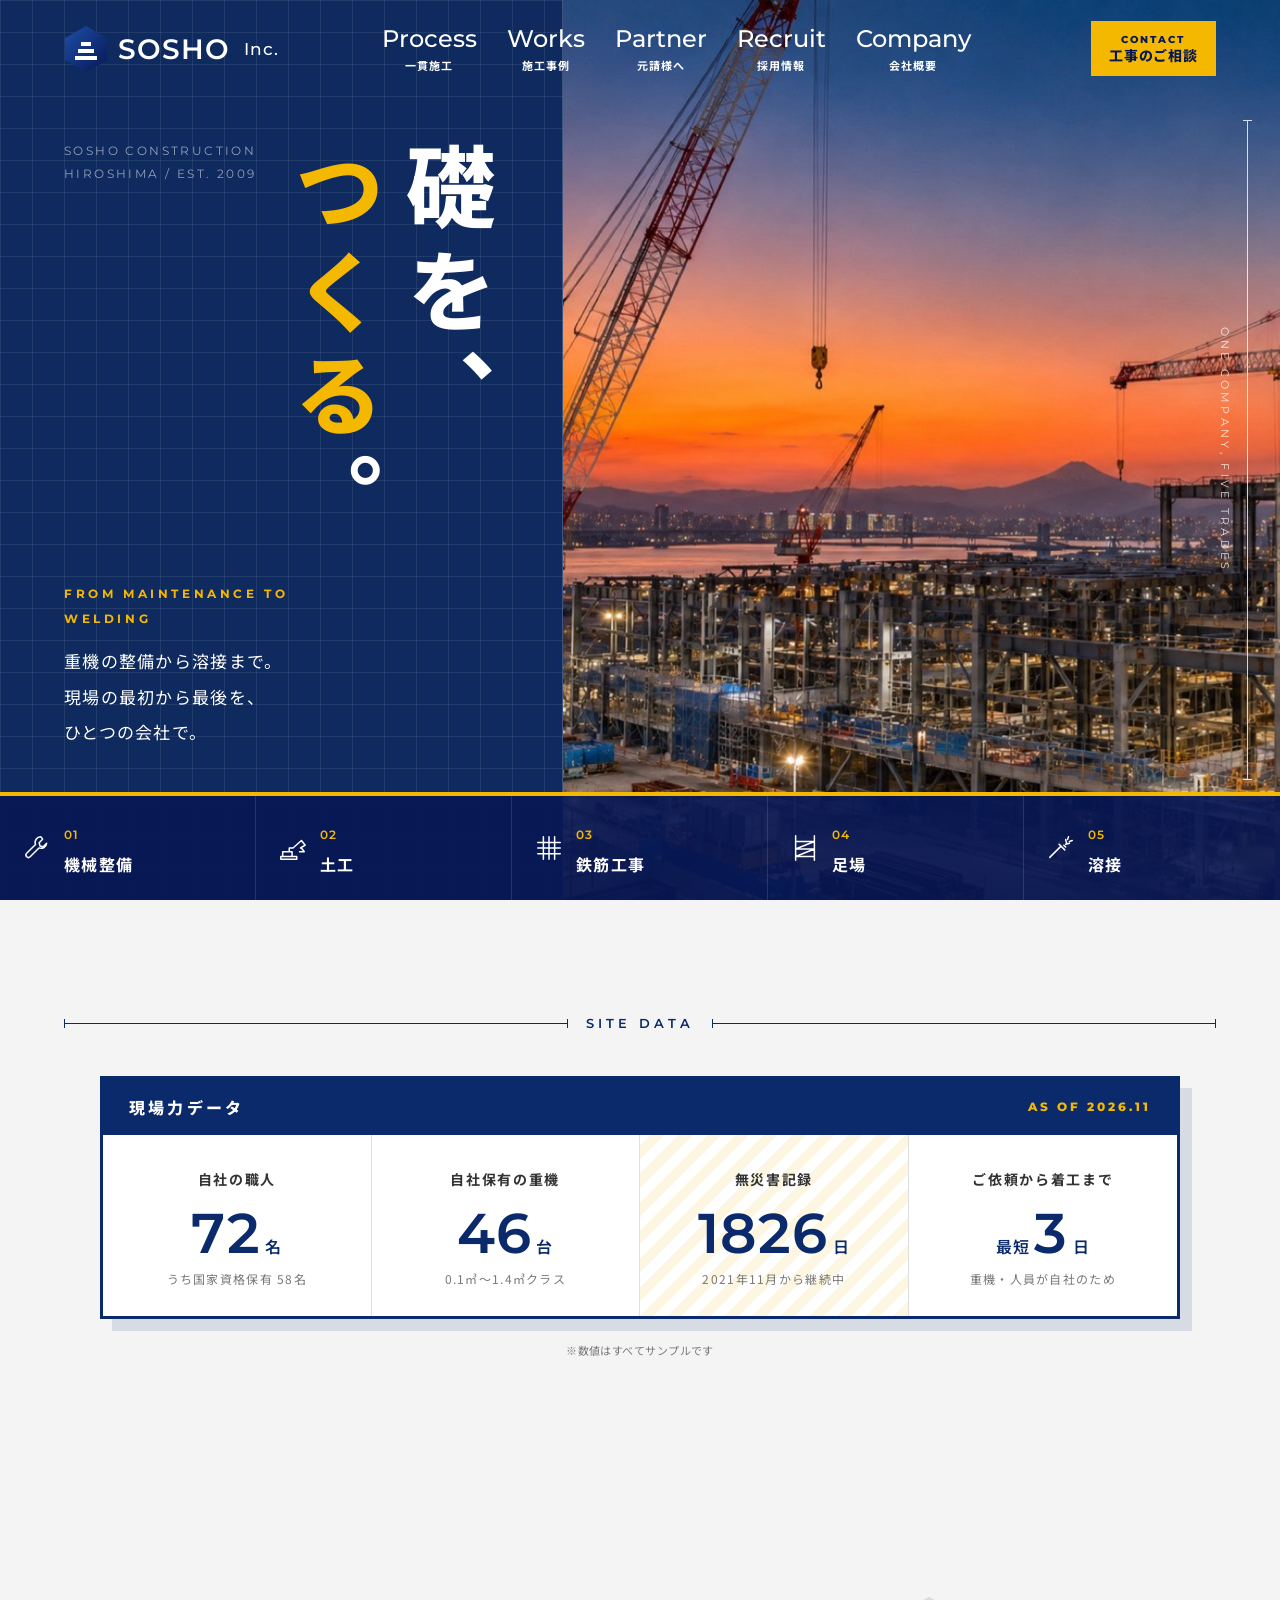
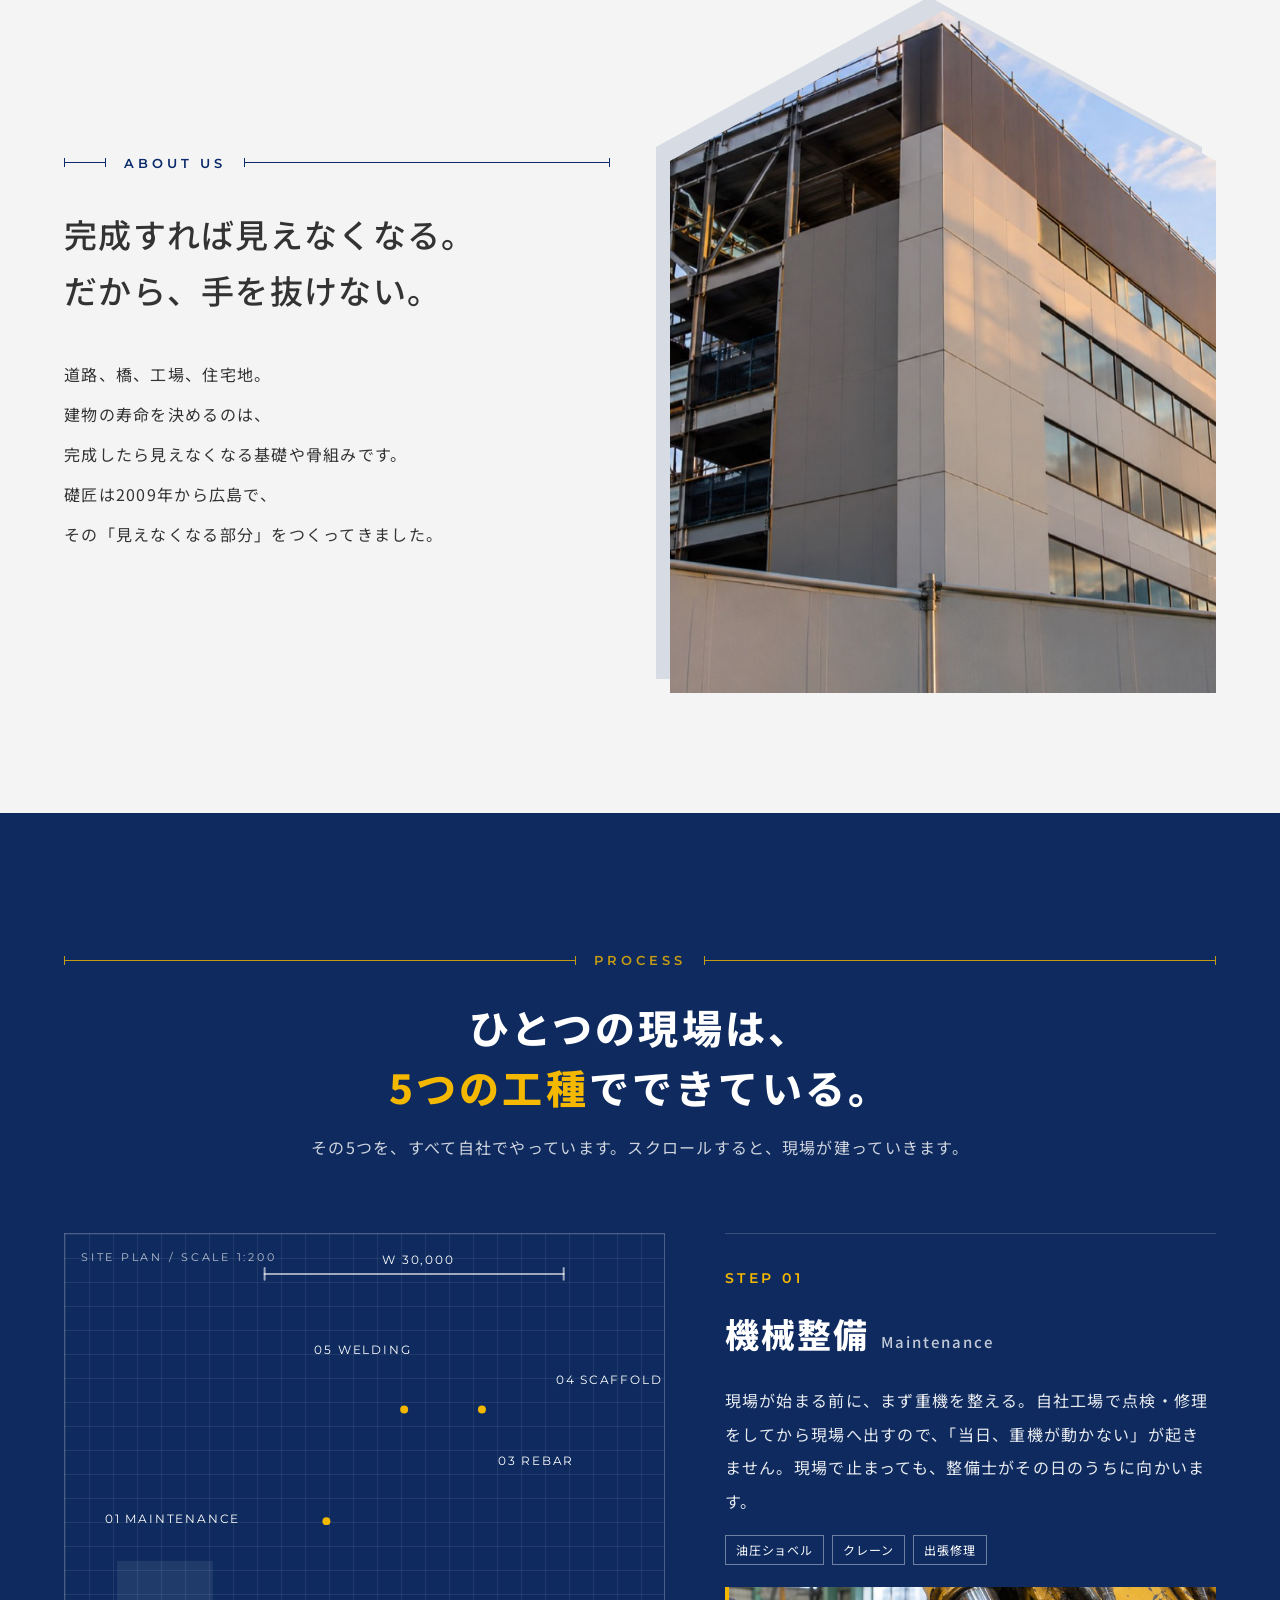
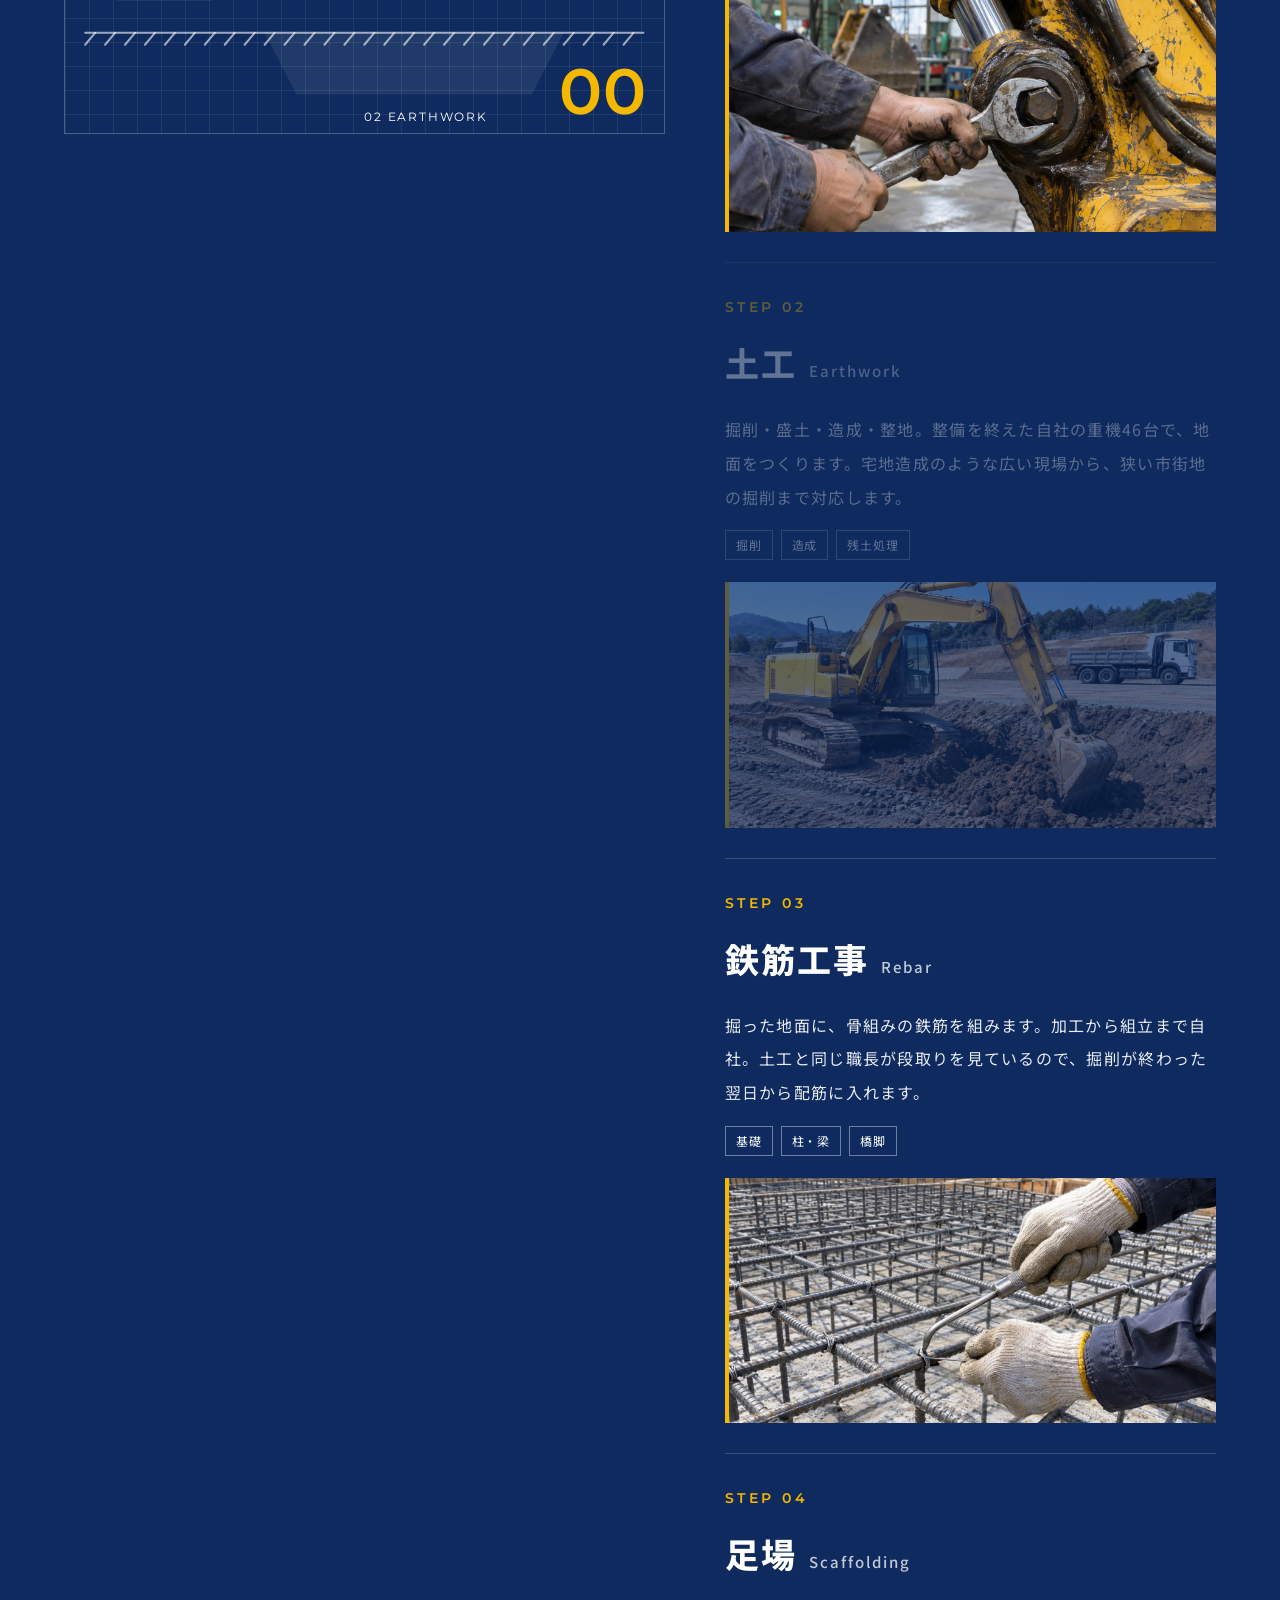
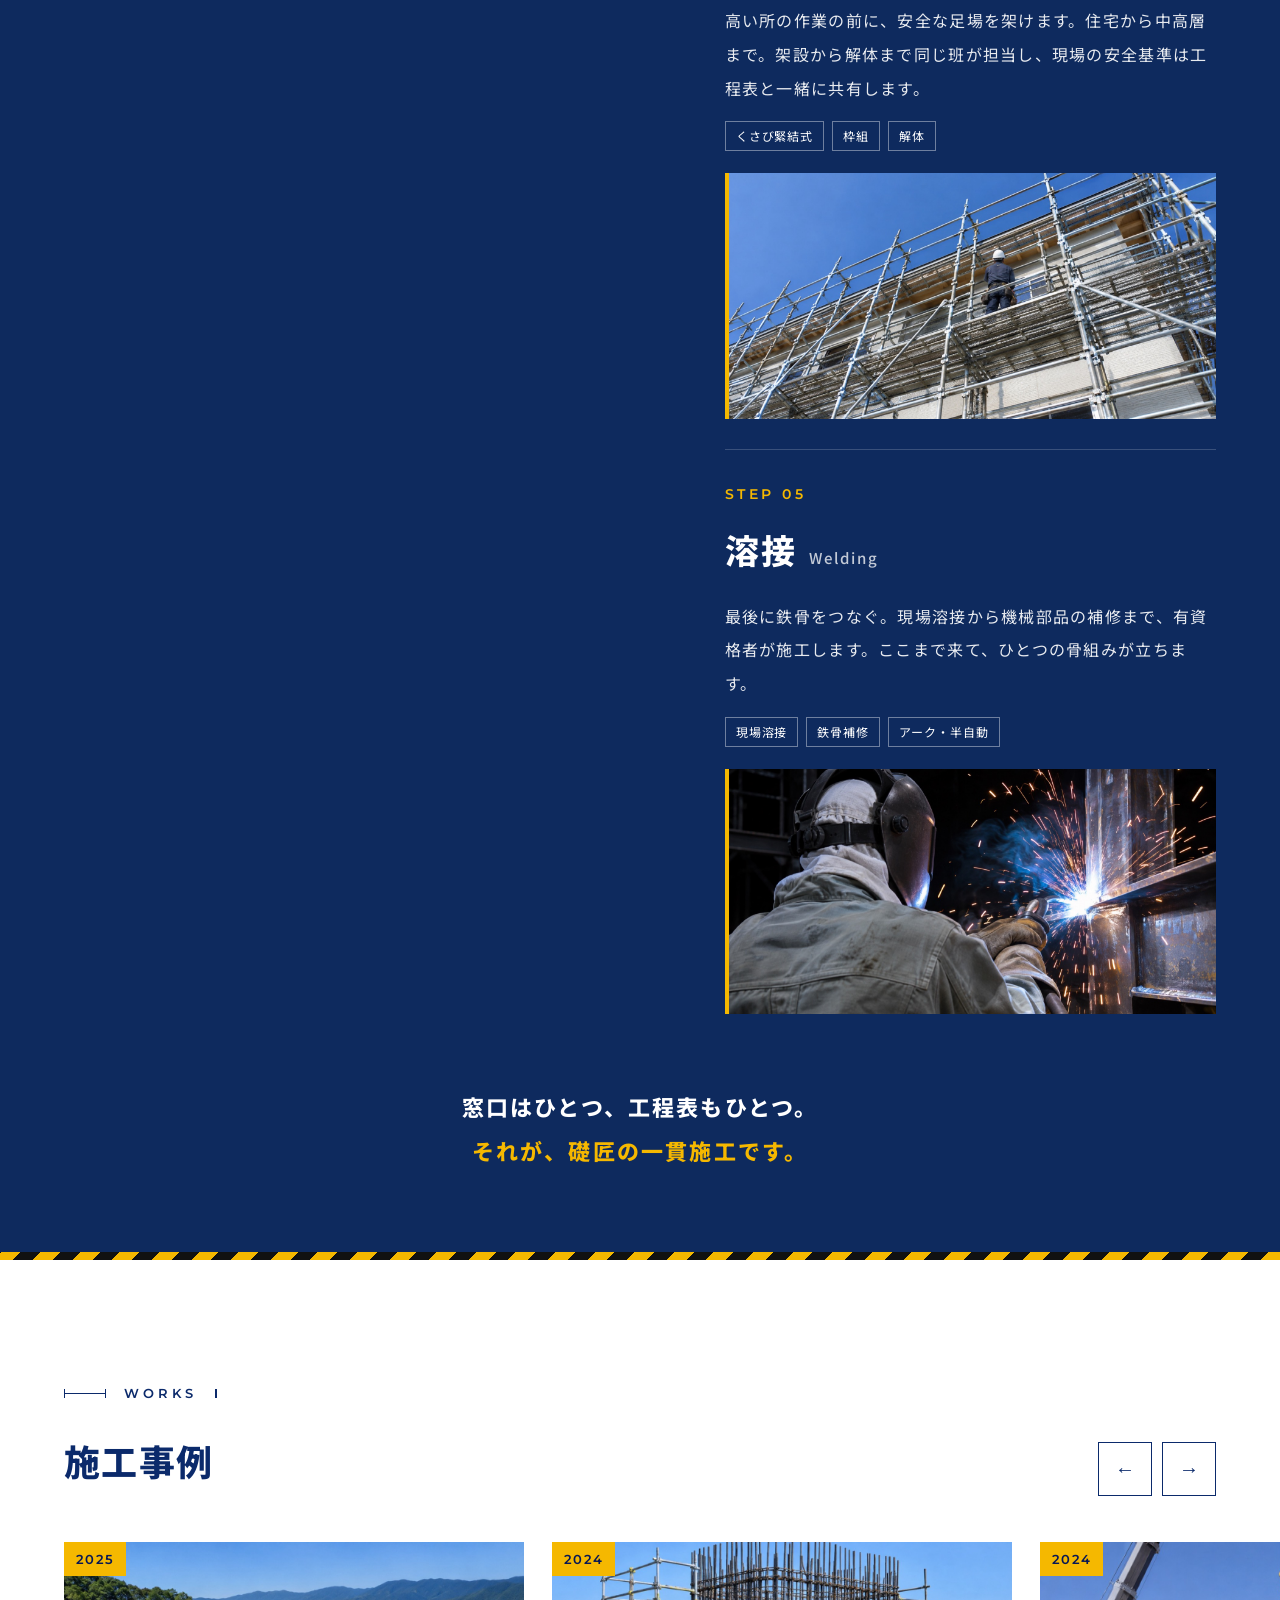
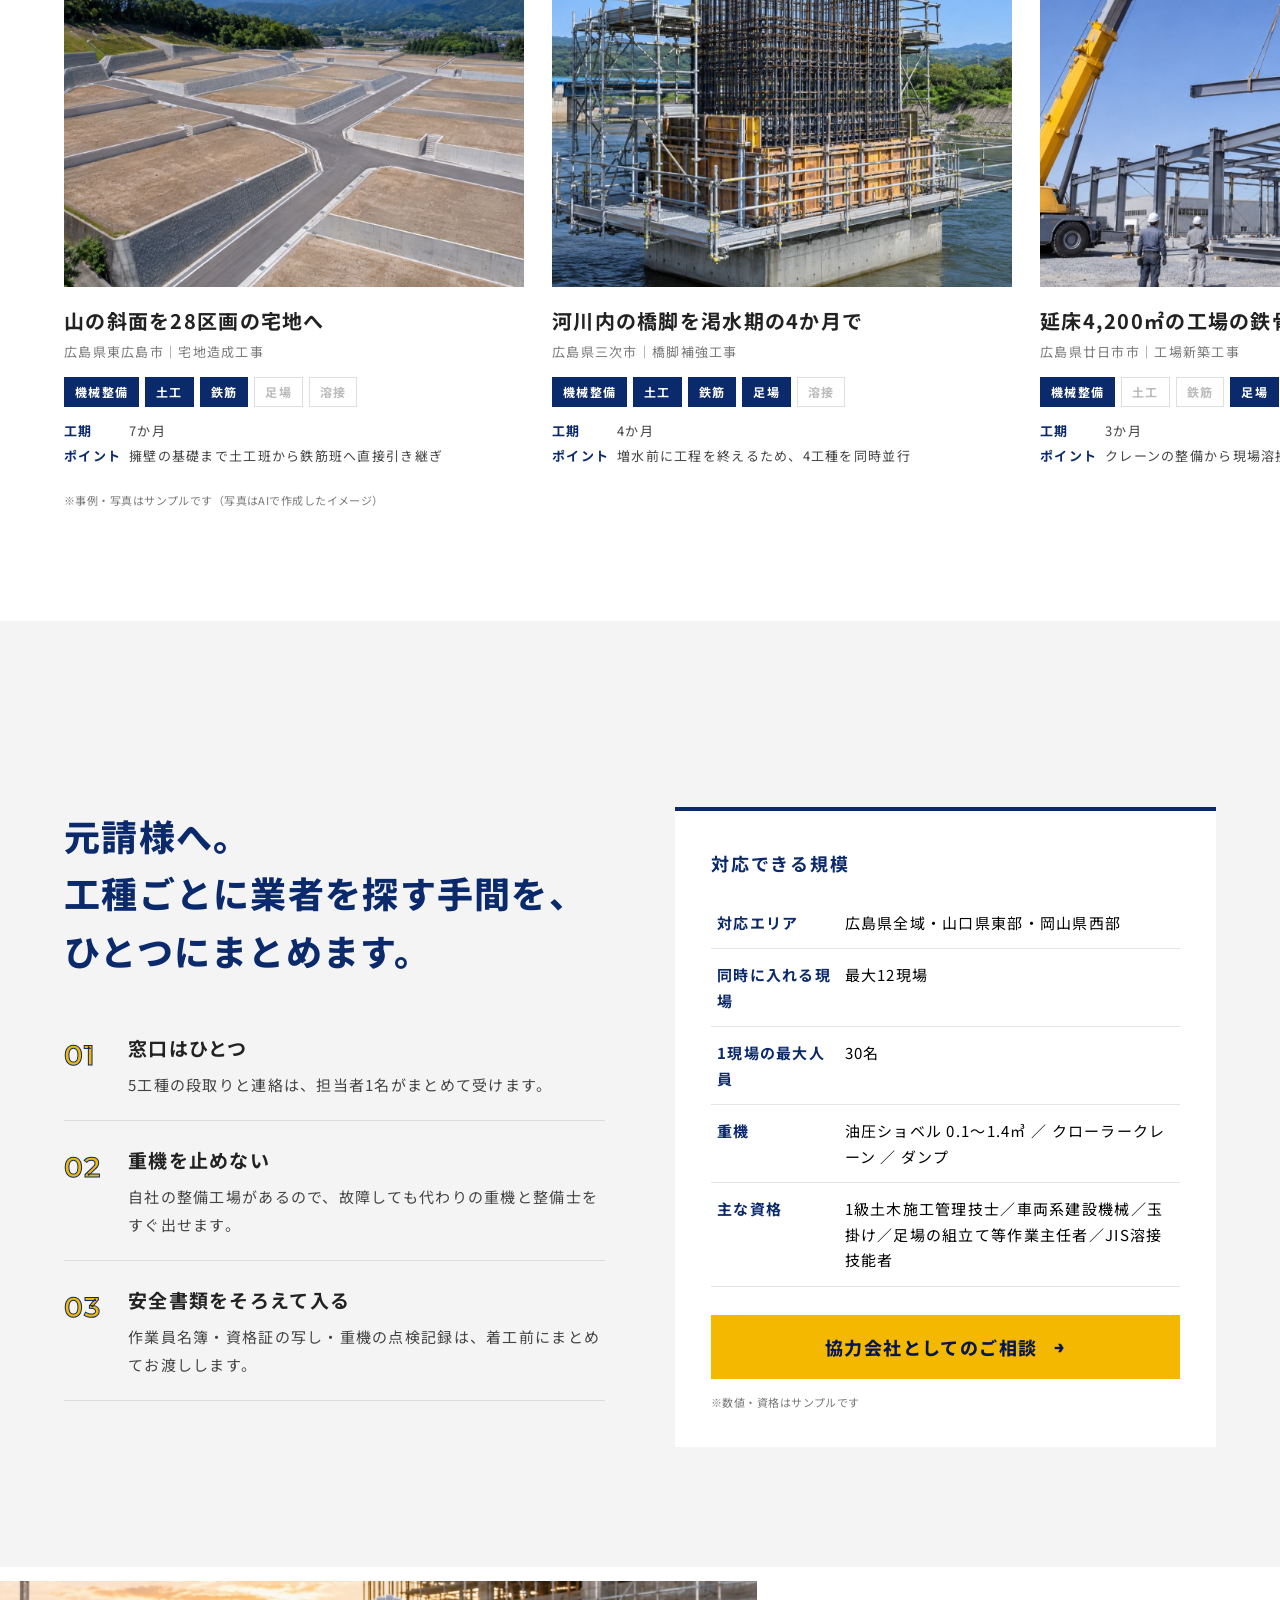
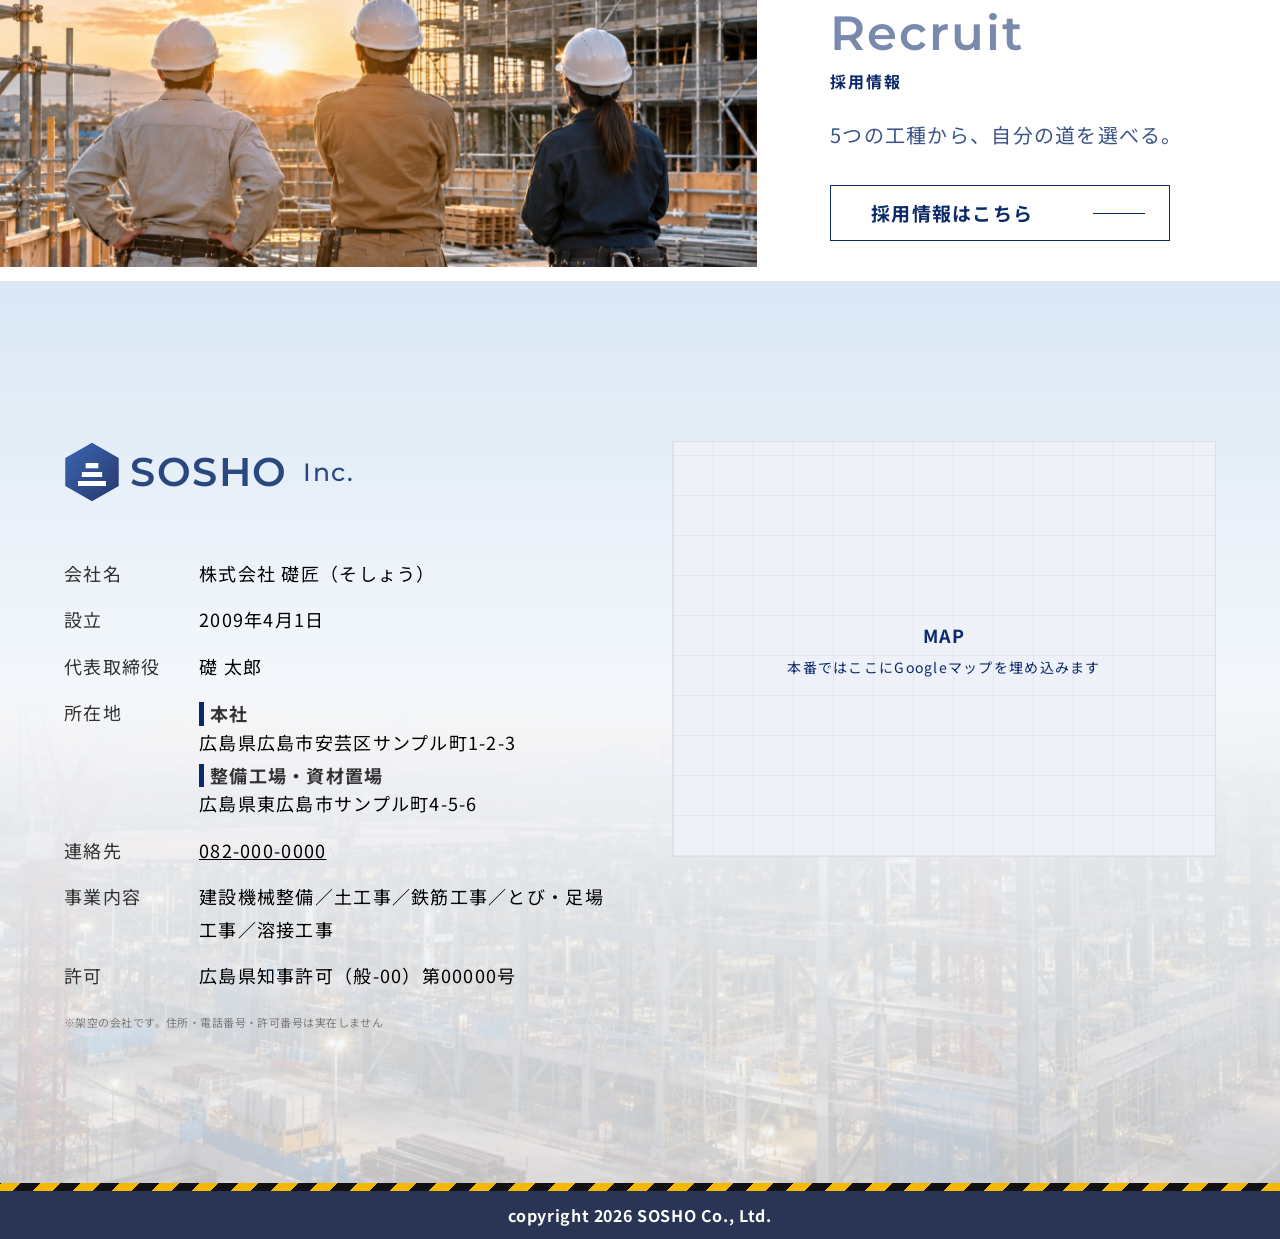
==== index.html @ ae4c9aca "建設HPサンプル v2（株式会社 礎匠・架空） Co-Authored-By: Claude Opus 5.5 <noreply@anthropic.com>" ====
<!doctype html>
<html lang="ja">
<head>
<meta charset="utf-8">
<meta name="viewport" content="width=device-width,initial-scale=1">
<meta name="robots" content="noindex,nofollow">
<title>株式会社 礎匠｜機械整備から溶接まで、一社で現場を通す（サンプル）</title>
<meta name="description" content="広島の総合建設会社 礎匠（架空のサンプルサイト）。機械整備・土工・鉄筋工事・足場・溶接の5工種を自社の職人と自社の重機で一貫施工します。">
<link rel="preconnect" href="https://fonts.googleapis.com"><link rel="preconnect" href="https://fonts.gstatic.com" crossorigin>
<link href="https://fonts.googleapis.com/css2?family=Montserrat:wght@500;600&family=Nanum+Myeongjo:wght@700&family=Noto+Sans+JP:wght@400;500;700;800&display=swap" rel="stylesheet">
<link rel="stylesheet" href="style.css">
<link rel="stylesheet" href="v2.css">
</head>
<body>

<svg width="0" height="0" style="position:absolute" aria-hidden="true">
  <defs><linearGradient id="lg" x1="0" y1="0" x2="1" y2="1"><stop offset="0" stop-color="#1d4fa8"/><stop offset="1" stop-color="#071754"/></linearGradient></defs>
  <symbol id="mark" viewBox="0 0 44 48"><path d="M22 1 43 13v22L22 47 1 35V13z" fill="url(#lg)"/><path d="M11 31h22v4H11zM14 24h16v4H14zM17 17h10v4H17z" fill="#fff"/></symbol>
  <symbol id="i1" viewBox="0 0 32 32"><path d="M20 4a6 6 0 0 0-5.6 8.2L5 21.6a2.6 2.6 0 0 0 3.7 3.7l9.4-9.4A6 6 0 0 0 26.3 11l-3.7 3.7-3.4-.9-.9-3.4L22 6.7A6 6 0 0 0 20 4z"/></symbol>
  <symbol id="i2" viewBox="0 0 32 32"><path d="M3 25h17v3H3zM5 25v-5h10v5M12 20v-4h4l9-8 4 5-5 3M25 16l3 4h-5"/></symbol>
  <symbol id="i3" viewBox="0 0 32 32"><path d="M4 10h24M4 16h24M4 22h24M10 4v24M16 4v24M22 4v24"/></symbol>
  <symbol id="i4" viewBox="0 0 32 32"><path d="M6 3v26M26 3v26M6 9h20M6 17h20M6 25h20M6 17l20-8M6 25l20-8"/></symbol>
  <symbol id="i5" viewBox="0 0 32 32"><path d="M4 26l12-12M14 12l6 6M21 7l1 4M25 11l-4 1M24 4l-1 3M28 8l-3 1M19 13l2 2"/></symbol>
</svg>

<header class="header is-top">
  <a href="index.html" class="logo"><svg><use href="#mark"/></svg>SOSHO <small>Inc.</small></a>
  <button class="menu-btn" aria-label="メニュー" aria-expanded="false"><span></span><span></span><span></span></button>
  <nav class="gnav">
    <ul>
      <li><a href="#process"><span class="en">Process</span><span class="ja">一貫施工</span></a></li>
      <li><a href="#works"><span class="en">Works</span><span class="ja">施工事例</span></a></li>
      <li><a href="#partner"><span class="en">Partner</span><span class="ja">元請様へ</span></a></li>
      <li><a href="recruit.html"><span class="en">Recruit</span><span class="ja">採用情報</span></a></li>
      <li><a href="#company"><span class="en">Company</span><span class="ja">会社概要</span></a></li>
    </ul>
  </nav>
  <a href="contact.html" class="cta-head"><small>CONTACT</small>工事のご相談</a>
  <div class="hazard"></div>
</header>

<a href="contact.html" class="contact-tab">お問い合わせ</a>
<a href="#top" class="to-top" aria-label="ページの先頭へ">TOP</a>

<main id="top">
  <section class="hero2 fv">
    <div class="plan">
      <p class="mark">SOSHO CONSTRUCTION<br>HIROSHIMA / EST. 2009</p>
      <h1>礎を、<br><em>つくる</em>。</h1>
      <p class="lead"><b>FROM MAINTENANCE TO WELDING</b>重機の整備から溶接まで。<br>現場の最初から最後を、<br>ひとつの会社で。</p>
    </div>
    <div class="photo">
      <div class="bg" role="img" aria-label="夕暮れの建設現場"></div>
      <div class="v-dim"><span>ONE COMPANY, FIVE TRADES</span></div>
    </div>
    <nav class="trades" aria-label="5つの工種">
      <a href="#step1"><svg><use href="#i1"/></svg><span><i>01</i><br>機械整備</span></a>
      <a href="#step2"><svg><use href="#i2"/></svg><span><i>02</i><br>土工</span></a>
      <a href="#step3"><svg><use href="#i3"/></svg><span><i>03</i><br>鉄筋工事</span></a>
      <a href="#step4"><svg><use href="#i4"/></svg><span><i>04</i><br>足場</span></a>
      <a href="#step5"><svg><use href="#i5"/></svg><span><i>05</i><br>溶接</span></a>
    </nav>
  </section>

  <section class="board">
    <div class="inner">
      <p class="dim fade">SITE DATA</p>
      <div class="sign fade">
        <div class="sign-head">現場力データ<span>AS OF 2026.11</span></div>
        <dl class="cells">
          <div class="cell"><dt>自社の職人</dt><dd><span data-count="72">72</span><small>名</small></dd><p>うち国家資格保有 58名</p></div>
          <div class="cell"><dt>自社保有の重機</dt><dd><span data-count="46">46</span><small>台</small></dd><p>0.1㎥〜1.4㎥クラス</p></div>
          <div class="cell safe"><dt>無災害記録</dt><dd><span data-count="1826">1826</span><small>日</small></dd><p>2021年11月から継続中</p></div>
          <div class="cell"><dt>ご依頼から着工まで</dt><dd><small style="margin:0 4px 0 0">最短</small><span data-count="3">3</span><small>日</small></dd><p>重機・人員が自社のため</p></div>
        </dl>
      </div>
      <p class="sample-note note">※数値はすべてサンプルです</p>
    </div>
  </section>

  <section class="about" id="about">
    <div class="inner wrap" style="margin-top:0">
      <div class="fade">
        <p class="dim left" style="margin-bottom:30px">ABOUT US</p>
        <p class="lead">完成すれば見えなくなる。<br>だから、手を抜けない。</p>
        <p class="body">道路、橋、工場、住宅地。<br>建物の寿命を決めるのは、<br>完成したら見えなくなる基礎や骨組みです。<br>礎匠は2009年から広島で、<br>その「見えなくなる部分」をつくってきました。</p>
      </div>
      <div class="pic fade"><div class="house"><img src="img/about.jpg" alt="鉄骨造の建物を見上げた様子" loading="lazy"></div></div>
    </div>
  </section>

  <section class="process" id="process">
    <div class="inner">
      <div class="head fade">
        <p class="dim yellow">PROCESS</p>
        <h2>ひとつの現場は、<br><em>5つの工種</em>でできている。</h2>
        <p>その5つを、すべて自社でやっています。スクロールすると、現場が建っていきます。</p>
      </div>
      <div class="grid">
        <div class="fig" id="fig">
          <span class="cap">SITE PLAN / SCALE 1:200</span>
          <svg viewBox="0 0 600 500" role="img" aria-label="工程ごとに現場が建っていく図"><g class="ly base on" data-ly="0"><line x1="20" y1="400" x2="580" y2="400" pathLength="1"/><line x1="30" y1="400" x2="20" y2="412" pathLength="1"/><line x1="50" y1="400" x2="40" y2="412" pathLength="1"/><line x1="70" y1="400" x2="60" y2="412" pathLength="1"/><line x1="90" y1="400" x2="80" y2="412" pathLength="1"/><line x1="110" y1="400" x2="100" y2="412" pathLength="1"/><line x1="130" y1="400" x2="120" y2="412" pathLength="1"/><line x1="150" y1="400" x2="140" y2="412" pathLength="1"/><line x1="170" y1="400" x2="160" y2="412" pathLength="1"/><line x1="190" y1="400" x2="180" y2="412" pathLength="1"/><line x1="210" y1="400" x2="200" y2="412" pathLength="1"/><line x1="230" y1="400" x2="220" y2="412" pathLength="1"/><line x1="250" y1="400" x2="240" y2="412" pathLength="1"/><line x1="270" y1="400" x2="260" y2="412" pathLength="1"/><line x1="290" y1="400" x2="280" y2="412" pathLength="1"/><line x1="310" y1="400" x2="300" y2="412" pathLength="1"/><line x1="330" y1="400" x2="320" y2="412" pathLength="1"/><line x1="350" y1="400" x2="340" y2="412" pathLength="1"/><line x1="370" y1="400" x2="360" y2="412" pathLength="1"/><line x1="390" y1="400" x2="380" y2="412" pathLength="1"/><line x1="410" y1="400" x2="400" y2="412" pathLength="1"/><line x1="430" y1="400" x2="420" y2="412" pathLength="1"/><line x1="450" y1="400" x2="440" y2="412" pathLength="1"/><line x1="470" y1="400" x2="460" y2="412" pathLength="1"/><line x1="490" y1="400" x2="480" y2="412" pathLength="1"/><line x1="510" y1="400" x2="500" y2="412" pathLength="1"/><line x1="530" y1="400" x2="520" y2="412" pathLength="1"/><line x1="550" y1="400" x2="540" y2="412" pathLength="1"/><line x1="570" y1="400" x2="560" y2="412" pathLength="1"/><line x1="200" y1="40" x2="500" y2="40" pathLength="1"/><line x1="200" y1="34" x2="200" y2="46" pathLength="1"/><line x1="500" y1="34" x2="500" y2="46" pathLength="1"/><text x="318" y="30">W 30,000</text></g><g class="ly l1" data-ly="1"><rect x="36" y="368" width="128" height="28" rx="14" pathLength="1"/><line x1="50" y1="382" x2="150" y2="382" pathLength="1"/><rect x="52" y="328" width="96" height="40" pathLength="1" class="fill"/><rect x="108" y="296" width="38" height="32" pathLength="1"/><polyline points="146,336 214,268 252,318" pathLength="1" class="thick"/><path d="M252 318 l24 14 l-30 12 z" pathLength="1"/><circle cx="80" cy="348" r="9" pathLength="1"/><text x="40" y="290">01 MAINTENANCE</text></g><g class="ly l2" data-ly="2"><path d="M200 400 L232 462 L468 462 L500 400" pathLength="1" class="fill"/><path d="M508 400 Q545 352 582 400" pathLength="1"/><line x1="240" y1="462" x2="256" y2="446" pathLength="1"/><line x1="268" y1="462" x2="284" y2="446" pathLength="1"/><line x1="296" y1="462" x2="312" y2="446" pathLength="1"/><line x1="324" y1="462" x2="340" y2="446" pathLength="1"/><line x1="352" y1="462" x2="368" y2="446" pathLength="1"/><line x1="380" y1="462" x2="396" y2="446" pathLength="1"/><line x1="408" y1="462" x2="424" y2="446" pathLength="1"/><line x1="436" y1="462" x2="452" y2="446" pathLength="1"/><text x="300" y="488">02 EARTHWORK</text></g><g class="ly l3" data-ly="3"><line x1="236" y1="446" x2="464" y2="446" pathLength="1"/><line x1="236" y1="456" x2="464" y2="456" pathLength="1"/><line x1="248" y1="442" x2="248" y2="460" pathLength="1"/><line x1="270" y1="442" x2="270" y2="460" pathLength="1"/><line x1="292" y1="442" x2="292" y2="460" pathLength="1"/><line x1="314" y1="442" x2="314" y2="460" pathLength="1"/><line x1="336" y1="442" x2="336" y2="460" pathLength="1"/><line x1="358" y1="442" x2="358" y2="460" pathLength="1"/><line x1="380" y1="442" x2="380" y2="460" pathLength="1"/><line x1="402" y1="442" x2="402" y2="460" pathLength="1"/><line x1="424" y1="442" x2="424" y2="460" pathLength="1"/><line x1="446" y1="442" x2="446" y2="460" pathLength="1"/><line x1="254" y1="456" x2="254" y2="176" pathLength="1"/><line x1="270" y1="456" x2="270" y2="176" pathLength="1"/><line x1="250" y1="196" x2="274" y2="196" pathLength="1"/><line x1="250" y1="226" x2="274" y2="226" pathLength="1"/><line x1="250" y1="256" x2="274" y2="256" pathLength="1"/><line x1="250" y1="286" x2="274" y2="286" pathLength="1"/><line x1="250" y1="316" x2="274" y2="316" pathLength="1"/><line x1="250" y1="346" x2="274" y2="346" pathLength="1"/><line x1="250" y1="376" x2="274" y2="376" pathLength="1"/><line x1="250" y1="406" x2="274" y2="406" pathLength="1"/><line x1="250" y1="436" x2="274" y2="436" pathLength="1"/><line x1="332" y1="456" x2="332" y2="176" pathLength="1"/><line x1="348" y1="456" x2="348" y2="176" pathLength="1"/><line x1="328" y1="196" x2="352" y2="196" pathLength="1"/><line x1="328" y1="226" x2="352" y2="226" pathLength="1"/><line x1="328" y1="256" x2="352" y2="256" pathLength="1"/><line x1="328" y1="286" x2="352" y2="286" pathLength="1"/><line x1="328" y1="316" x2="352" y2="316" pathLength="1"/><line x1="328" y1="346" x2="352" y2="346" pathLength="1"/><line x1="328" y1="376" x2="352" y2="376" pathLength="1"/><line x1="328" y1="406" x2="352" y2="406" pathLength="1"/><line x1="328" y1="436" x2="352" y2="436" pathLength="1"/><line x1="410" y1="456" x2="410" y2="176" pathLength="1"/><line x1="426" y1="456" x2="426" y2="176" pathLength="1"/><line x1="406" y1="196" x2="430" y2="196" pathLength="1"/><line x1="406" y1="226" x2="430" y2="226" pathLength="1"/><line x1="406" y1="256" x2="430" y2="256" pathLength="1"/><line x1="406" y1="286" x2="430" y2="286" pathLength="1"/><line x1="406" y1="316" x2="430" y2="316" pathLength="1"/><line x1="406" y1="346" x2="430" y2="346" pathLength="1"/><line x1="406" y1="376" x2="430" y2="376" pathLength="1"/><line x1="406" y1="406" x2="430" y2="406" pathLength="1"/><line x1="406" y1="436" x2="430" y2="436" pathLength="1"/><text x="434" y="232">03 REBAR</text></g><g class="ly l4" data-ly="4"><line x1="196" y1="400" x2="196" y2="140" pathLength="1"/><line x1="224" y1="400" x2="224" y2="140" pathLength="1"/><line x1="196" y1="160" x2="224" y2="160" pathLength="1"/><line x1="196" y1="208" x2="224" y2="208" pathLength="1"/><line x1="196" y1="256" x2="224" y2="256" pathLength="1"/><line x1="196" y1="304" x2="224" y2="304" pathLength="1"/><line x1="196" y1="352" x2="224" y2="352" pathLength="1"/><line x1="196" y1="400" x2="224" y2="400" pathLength="1"/><line x1="196" y1="400" x2="224" y2="352" pathLength="1"/><line x1="196" y1="304" x2="224" y2="256" pathLength="1"/><line x1="196" y1="208" x2="224" y2="160" pathLength="1"/><line x1="456" y1="400" x2="456" y2="140" pathLength="1"/><line x1="484" y1="400" x2="484" y2="140" pathLength="1"/><line x1="456" y1="160" x2="484" y2="160" pathLength="1"/><line x1="456" y1="208" x2="484" y2="208" pathLength="1"/><line x1="456" y1="256" x2="484" y2="256" pathLength="1"/><line x1="456" y1="304" x2="484" y2="304" pathLength="1"/><line x1="456" y1="352" x2="484" y2="352" pathLength="1"/><line x1="456" y1="400" x2="484" y2="400" pathLength="1"/><line x1="456" y1="400" x2="484" y2="352" pathLength="1"/><line x1="456" y1="304" x2="484" y2="256" pathLength="1"/><line x1="456" y1="208" x2="484" y2="160" pathLength="1"/><line x1="196" y1="140" x2="484" y2="140" pathLength="1"/><text x="492" y="150">04 SCAFFOLD</text></g><g class="ly l5" data-ly="5"><line x1="250" y1="176" x2="430" y2="176" pathLength="1" class="thick"/><line x1="250" y1="288" x2="430" y2="288" pathLength="1" class="thick"/><line x1="262" y1="176" x2="262" y2="288" pathLength="1" class="thick"/><line x1="340" y1="176" x2="340" y2="288" pathLength="1" class="thick"/><line x1="418" y1="176" x2="418" y2="288" pathLength="1" class="thick"/><circle class="spark" cx="340" cy="176" r="4"/><circle class="spark" cx="262" cy="288" r="4"/><circle class="spark" cx="418" cy="176" r="4"/><text x="250" y="120">05 WELDING</text></g></svg>
          <span class="stepno" id="stepno">00</span>
        </div>
        <ol class="steps">
          <li class="step" id="step1" data-step="1"><span class="no">STEP 01</span><h3>機械整備<small>Maintenance</small></h3><p>現場が始まる前に、まず重機を整える。自社工場で点検・修理をしてから現場へ出すので、「当日、重機が動かない」が起きません。現場で止まっても、整備士がその日のうちに向かいます。</p><div class="kit"><span>油圧ショベル</span><span>クレーン</span><span>出張修理</span></div><img src="img/machine.jpg" alt="重機を整備する手元" loading="lazy"></li>
          <li class="step" id="step2" data-step="2"><span class="no">STEP 02</span><h3>土工<small>Earthwork</small></h3><p>掘削・盛土・造成・整地。整備を終えた自社の重機46台で、地面をつくります。宅地造成のような広い現場から、狭い市街地の掘削まで対応します。</p><div class="kit"><span>掘削</span><span>造成</span><span>残土処理</span></div><img src="img/earth.jpg" alt="掘削する油圧ショベル" loading="lazy"></li>
          <li class="step" id="step3" data-step="3"><span class="no">STEP 03</span><h3>鉄筋工事<small>Rebar</small></h3><p>掘った地面に、骨組みの鉄筋を組みます。加工から組立まで自社。土工と同じ職長が段取りを見ているので、掘削が終わった翌日から配筋に入れます。</p><div class="kit"><span>基礎</span><span>柱・梁</span><span>橋脚</span></div><img src="img/rebar.jpg" alt="鉄筋を結束する手元" loading="lazy"></li>
          <li class="step" id="step4" data-step="4"><span class="no">STEP 04</span><h3>足場<small>Scaffolding</small></h3><p>高い所の作業の前に、安全な足場を架けます。住宅から中高層まで。架設から解体まで同じ班が担当し、現場の安全基準は工程表と一緒に共有します。</p><div class="kit"><span>くさび緊結式</span><span>枠組</span><span>解体</span></div><img src="img/scaffold.jpg" alt="ビルの外周の足場" loading="lazy"></li>
          <li class="step" id="step5" data-step="5"><span class="no">STEP 05</span><h3>溶接<small>Welding</small></h3><p>最後に鉄骨をつなぐ。現場溶接から機械部品の補修まで、有資格者が施工します。ここまで来て、ひとつの骨組みが立ちます。</p><div class="kit"><span>現場溶接</span><span>鉄骨補修</span><span>アーク・半自動</span></div><img src="img/weld.jpg" alt="溶接の火花" loading="lazy"></li>
        </ol>
      </div>
      <p class="done fade">窓口はひとつ、工程表もひとつ。<br><em>それが、礎匠の一貫施工です。</em></p>
    </div>
  </section>
  <div class="hazard"></div>

  <section class="works2" id="works">
    <div class="inner top">
      <div class="fade"><p class="dim left">WORKS</p><h2>施工事例</h2></div>
      <div class="arrows"><button type="button" data-rail="-1" aria-label="前へ">←</button><button type="button" data-rail="1" aria-label="次へ">→</button></div>
    </div>
    <div class="rail" id="rail">
      <article class="case"><figure><img src="img/case1.jpg" alt="宅地造成の完成写真" loading="lazy"><span class="yr">2025</span></figure><h3>山の斜面を28区画の宅地へ</h3><p class="place">広島県東広島市｜宅地造成工事</p><div class="used"><span class="y">機械整備</span><span class="y">土工</span><span class="y">鉄筋</span><span>足場</span><span>溶接</span></div><dl><dt>工期</dt><dd>7か月</dd><dt>ポイント</dt><dd>擁壁の基礎まで土工班から鉄筋班へ直接引き継ぎ</dd></dl></article>
      <article class="case"><figure><img src="img/case2.jpg" alt="橋脚の鉄筋が組み上がった様子" loading="lazy"><span class="yr">2024</span></figure><h3>河川内の橋脚を渇水期の4か月で</h3><p class="place">広島県三次市｜橋脚補強工事</p><div class="used"><span class="y">機械整備</span><span class="y">土工</span><span class="y">鉄筋</span><span class="y">足場</span><span>溶接</span></div><dl><dt>工期</dt><dd>4か月</dd><dt>ポイント</dt><dd>増水前に工程を終えるため、4工種を同時並行</dd></dl></article>
      <article class="case"><figure><img src="img/case3.jpg" alt="工場の鉄骨を吊り上げる様子" loading="lazy"><span class="yr">2024</span></figure><h3>延床4,200㎡の工場の鉄骨建方</h3><p class="place">広島県廿日市市｜工場新築工事</p><div class="used"><span class="y">機械整備</span><span>土工</span><span>鉄筋</span><span class="y">足場</span><span class="y">溶接</span></div><dl><dt>工期</dt><dd>3か月</dd><dt>ポイント</dt><dd>クレーンの整備から現場溶接まで自社で完結</dd></dl></article>
      <article class="case"><figure><img src="img/about.jpg" alt="鉄骨造の建物" loading="lazy"><span class="yr">2023</span></figure><h3>5階建て事務所ビルの躯体工事</h3><p class="place">広島県広島市｜事務所新築工事</p><div class="used"><span class="y">機械整備</span><span class="y">土工</span><span class="y">鉄筋</span><span class="y">足場</span><span class="y">溶接</span></div><dl><dt>工期</dt><dd>10か月</dd><dt>ポイント</dt><dd>5工種すべてを自社で担当した現場</dd></dl></article>
    </div>
    <p class="inner sample-note">※事例・写真はサンプルです（写真はAIで作成したイメージ）</p>
  </section>

  <section class="partner" id="partner">
    <div class="inner">
      <p class="dim left fade">FOR GENERAL CONTRACTORS</p>
      <div class="wrap">
        <div class="fade">
          <h2>元請様へ。<br>工種ごとに業者を探す手間を、<br>ひとつにまとめます。</h2>
          <ol class="promise">
            <li><b>窓口はひとつ</b><p>5工種の段取りと連絡は、担当者1名がまとめて受けます。</p></li>
            <li><b>重機を止めない</b><p>自社の整備工場があるので、故障しても代わりの重機と整備士をすぐ出せます。</p></li>
            <li><b>安全書類をそろえて入る</b><p>作業員名簿・資格証の写し・重機の点検記録は、着工前にまとめてお渡しします。</p></li>
          </ol>
        </div>
        <div class="spec fade">
          <h3>対応できる規模</h3>
          <table>
            <tr><th>対応エリア</th><td>広島県全域・山口県東部・岡山県西部</td></tr>
            <tr><th>同時に入れる現場</th><td>最大12現場</td></tr>
            <tr><th>1現場の最大人員</th><td>30名</td></tr>
            <tr><th>重機</th><td>油圧ショベル 0.1〜1.4㎥ ／ クローラークレーン ／ ダンプ</td></tr>
            <tr><th>主な資格</th><td>1級土木施工管理技士／車両系建設機械／玉掛け／足場の組立て等作業主任者／JIS溶接技能者</td></tr>
          </table>
          <a href="contact.html" class="btn-y">協力会社としてのご相談</a>
          <p class="sample-note">※数値・資格はサンプルです</p>
        </div>
      </div>
    </div>
  </section>

  <section class="recruit-band">
    <div class="pic"><img src="img/recruit.jpg" alt="現場を見渡す職人たちの後ろ姿" loading="lazy"></div>
    <div class="txt fade">
      <h2 class="ttl"><span class="en">Recruit</span><span class="ja">採用情報</span></h2>
      <p>5つの工種から、自分の道を選べる。</p>
      <a href="recruit.html" class="btn-line">採用情報はこちら</a>
    </div>
  </section>

  <section class="company" id="company">
    <div class="inner">
      <div class="fade">
        <div class="logo"><svg><use href="#mark"/></svg>SOSHO <small>Inc.</small></div>
        <dl class="co-table">
          <dt>会社名</dt><dd>株式会社 礎匠（そしょう）</dd>
          <dt>設立</dt><dd>2009年4月1日</dd>
          <dt>代表取締役</dt><dd>礎 太郎</dd>
          <dt>所在地</dt><dd><b>本社</b>広島県広島市安芸区サンプル町1-2-3<b>整備工場・資材置場</b>広島県東広島市サンプル町4-5-6</dd>
          <dt>連絡先</dt><dd><a href="tel:082-000-0000">082-000-0000</a></dd>
          <dt>事業内容</dt><dd>建設機械整備／土工事／鉄筋工事／とび・足場工事／溶接工事</dd>
          <dt>許可</dt><dd>広島県知事許可（般-00）第00000号</dd>
        </dl>
        <p class="sample-note" style="margin-top:20px">※架空の会社です。住所・電話番号・許可番号は実在しません</p>
      </div>
      <div class="map fade"><div><b>MAP</b>本番ではここにGoogleマップを埋め込みます</div></div>
    </div>
  </section>
</main>

<div class="hazard"></div>
<footer class="copyright">copyright 2026 SOSHO Co., Ltd.</footer>
<script src="common.js"></script>
<script src="v2.js"></script>
</body>
</html>
---- style.css ----
/* 株式会社 礎匠（架空・サンプル） 参考＝infinito-group.net の構成・寸法を実測して再現 */
:root{
  --navy:#0b2a6b;      /* 見出し・ナビ */
  --navy-deep:#2a3455; /* 事例帯・コピーライト */
  --navy-ink:#071754;
  --ink:#010101;
  --gray:#797979;
  --line:#dfdfdf;
  --en:"Montserrat",sans-serif;
  --ja:"Noto Sans JP","Hiragino Kaku Gothic ProN",sans-serif;
  --num:"Nanum Myeongjo",serif;
  --min:"Shippori Mincho B1","Hiragino Mincho ProN",serif;
  --hd:97px;
}
*{box-sizing:border-box;margin:0;padding:0}
html{scroll-behavior:smooth;scroll-padding-top:var(--hd)}
body{font-family:var(--ja);color:var(--ink);font-size:16px;line-height:2;letter-spacing:.08em;background:#fff;overflow-x:clip}
img{display:block;max-width:100%}
a{color:inherit;text-decoration:none}
.inner{width:min(1152px,100% - 128px);margin-inline:auto}
.sample-note{font-size:11px;color:var(--gray);letter-spacing:.04em}

/* ===== header ===== */
.header{position:fixed;inset:0 0 auto;height:var(--hd);z-index:50;display:flex;align-items:center;justify-content:space-between;padding:0 64px;background:#fff;color:var(--navy);transition:background .4s,color .4s}
.header.is-top{background:transparent;color:#fff}
.logo{display:flex;align-items:center;gap:10px;font-family:var(--en);font-weight:600;font-size:28px;letter-spacing:.04em;line-height:1}
.logo svg{width:44px;height:48px;flex:none}
.logo small{font-size:.62em;font-weight:500;margin-left:.2em}
.gnav ul{display:flex;list-style:none;gap:0}
.gnav a{display:flex;flex-direction:column;align-items:center;padding:10px 15px;line-height:1.2}
.gnav .en{font-family:var(--en);font-size:24px;font-weight:500;letter-spacing:0}
.gnav .ja{font-size:11px;font-weight:700;margin-top:6px;letter-spacing:.1em}
.gnav a:hover .en{opacity:.6}
.menu-btn{display:none}

/* 右の縦タブ（お問い合わせ） */
.contact-tab{position:fixed;right:0;top:291px;width:79px;height:318px;background:var(--navy-deep);z-index:40;display:grid;place-items:center;color:#fff;font-weight:700;font-size:20px;writing-mode:vertical-rl;letter-spacing:.2em}
.contact-tab::before{content:"";position:absolute;inset:12px 12px 12px 8px;border:1px solid rgba(255,255,255,.8)}
.contact-tab:hover{background:var(--navy)}
.js .contact-tab{opacity:0;pointer-events:none;transition:opacity .4s}
.js .contact-tab.show{opacity:1;pointer-events:auto}
.to-top{position:fixed;right:64px;bottom:98px;width:105px;height:105px;border-radius:50%;background:var(--navy-ink);color:#fff;display:flex;flex-direction:column;align-items:center;justify-content:center;font-family:var(--en);font-weight:600;font-size:20px;line-height:1;z-index:40;opacity:0;pointer-events:none;transition:opacity .4s}
.to-top.show{opacity:1;pointer-events:auto}
.to-top::before{content:"";width:28px;height:28px;border-left:4px solid #fff;border-top:4px solid #fff;transform:rotate(45deg);margin:10px 0 2px}

/* ===== 見出し（英字＋日本語） ===== */
.ttl{position:relative;line-height:1.1}
.ttl .en{display:block;font-family:var(--en);font-weight:600;font-size:56px;color:var(--gray);letter-spacing:.04em;opacity:.85}
.ttl .ja{display:block;font-size:16px;color:var(--gray);margin-top:14px;letter-spacing:.12em}
.ttl.center{text-align:center}
.ttl.white .en,.ttl.white .ja{color:#fff}
.ttl.line{display:flex;align-items:flex-end;gap:32px}
.ttl.line::before{content:"";flex:0 0 calc(max(64px,(100vw - 1152px)/2) - 32px);height:1px;background:var(--ink);margin-bottom:44px}
.ttl.line .box{flex:none}
.ttl.line::after{content:"";flex:1;height:1px;background:var(--ink);margin-bottom:44px}

/* ===== FV ===== */
.fv{position:relative;height:100svh;min-height:640px;max-height:900px;overflow:hidden;color:#fff}
.fv .bg{position:absolute;inset:0;background:url(img/hero.jpg) center/cover;animation:kenburns 18s ease-out both}
.fv::after{content:"";position:absolute;inset:0;background:linear-gradient(180deg,rgba(7,23,84,.35) 0,rgba(7,23,84,0) 30%,rgba(0,0,0,.05) 60%,rgba(7,23,84,.45))}
@keyframes kenburns{from{transform:scale(1.12)}to{transform:scale(1)}}
.fv .copy{position:absolute;z-index:2;right:64px;top:37%;text-align:right}
.fv .copy p{font-size:28px;font-weight:500;letter-spacing:.3em;text-shadow:0 2px 12px rgba(0,0,0,.35)}
.fv .copy h2{font-family:var(--en);font-weight:500;font-size:75px;line-height:1.15;letter-spacing:.01em;margin-top:10px;text-shadow:0 2px 16px rgba(0,0,0,.3)}
.fv .scroll{position:absolute;z-index:2;left:64px;bottom:40px;font-family:var(--en);font-size:12px;letter-spacing:.3em;writing-mode:vertical-rl;display:flex;align-items:center;gap:12px}
.fv .scroll::after{content:"";width:1px;height:70px;background:#fff;animation:scrollbar 2s infinite}
@keyframes scrollbar{0%{transform:scaleY(0);transform-origin:top}50%{transform:scaleY(1);transform-origin:top}51%{transform-origin:bottom}100%{transform:scaleY(0);transform-origin:bottom}}

/* ===== Our Feature（数字） ===== */
.feature{position:relative;padding:130px 0 120px;background:linear-gradient(180deg,#bcd3ec 0,#e6eef7 60%,#f6f6f6);overflow:hidden}
.feature::before{content:"";position:absolute;inset:0;background:url(img/hero.jpg) center 20%/cover;opacity:.12}
.feature .inner{position:relative}
.nums{display:grid;grid-template-columns:repeat(3,1fr);margin-top:40px;text-align:center}
.nums .n{display:inline-flex;align-items:flex-end;gap:4px;border-bottom:1px solid var(--gray);font-family:var(--num);font-weight:700;font-size:75px;line-height:1;color:var(--gray);padding:0 4px 2px}
.nums .n small{font-family:var(--ja);font-size:16px;font-weight:500;margin-bottom:12px}
.nums p{font-size:16px;color:var(--gray);letter-spacing:.2em;margin-top:10px}

/* ===== About ===== */
.about{position:relative;padding:150px 0 120px;background:#f4f4f4}
.about .wrap{display:grid;grid-template-columns:1fr 1fr;gap:60px;align-items:center;margin-top:60px}
.about .lead{font-size:33px;font-weight:500;line-height:1.7;color:#333}
.about .body{margin-top:36px;font-size:16px;line-height:2.5;color:#333}
.house{clip-path:polygon(50% 0,100% 22%,100% 100%,0 100%,0 22%);aspect-ratio:4/5;overflow:hidden}
.house img{width:100%;height:100%;object-fit:cover}
.about .pic{position:relative}
.about .pic::before{content:"";position:absolute;inset:-14px 14px 14px -14px;background:rgba(11,42,107,.12);clip-path:polygon(50% 0,100% 22%,100% 100%,0 100%,0 22%)}

/* ===== Business ===== */
.business{position:relative;padding:140px 0 160px;background:#f4f4f4;overflow:hidden}
.business .row{display:grid;grid-template-columns:1fr 1fr;gap:70px;align-items:center}
.hexpic{clip-path:polygon(50% 0,100% 25%,100% 75%,50% 100%,0 75%,0 25%);aspect-ratio:1/1.12;overflow:hidden}
.hexpic img{width:100%;height:100%;object-fit:cover}
.business .ghost{position:absolute;right:-20px;top:52%;font-family:var(--en);font-weight:600;font-size:150px;color:rgba(11,42,107,.06);white-space:nowrap;line-height:1;pointer-events:none}
.business h3{font-size:40px;font-weight:700;color:var(--navy);margin-top:36px;line-height:1.5}
.business .sub{font-size:30px;font-weight:500;color:#333;margin-top:16px}
.business p.body{margin-top:28px;line-height:2.4;color:#333}
.more{display:inline-flex;align-items:center;gap:14px;margin-top:36px;font-family:var(--en);font-size:25px;border-bottom:1px solid currentColor;padding:0 20px 10px 0}
.more::after{content:"";width:46px;height:1px;background:currentColor;box-shadow:0 0 0 0;position:relative}
.more:hover{opacity:.6}

/* ===== Pick up（紺・上辺が山形） ===== */
.pickup{position:relative;background:var(--navy-deep);color:#fff;padding:200px 0 90px;clip-path:polygon(0 15%,43% 0,57% 0,100% 15%,100% 100%,0 100%);margin-top:-90px}
.pickup .cards{display:grid;grid-template-columns:repeat(3,1fr);gap:40px;margin-top:60px}
.pickup figure img{aspect-ratio:3/2;object-fit:cover;width:100%}
.pickup figcaption{text-align:center;font-size:15px;line-height:2;margin-top:28px}
.pickup figcaption span{display:block;border-top:1px solid rgba(255,255,255,.7);width:70%;margin:14px auto 0;padding-top:10px;font-size:16px;font-weight:500}
.pickup .center{text-align:center;margin-top:70px}
.pickup .more{font-family:var(--ja);font-size:20px;color:#fff}

/* ===== 一貫施工体制（灰帯） ===== */
.alliance{background:#f4f4f4;padding:90px 0 70px;text-align:center;position:relative;overflow:hidden}
.alliance .ghost{position:absolute;left:-10px;top:-40px;font-family:var(--en);font-weight:600;font-size:120px;color:rgba(0,0,0,.05);line-height:1}
.alliance h2{font-size:40px;font-weight:800;color:var(--navy);letter-spacing:.065em;opacity:.8}
.alliance p{margin-top:36px;line-height:2;color:var(--navy);opacity:.75}

/* ===== 5事業の六角形 ===== */
.services{position:relative;padding:110px 0 130px;color:#fff;overflow:hidden}
.services::before{content:"";position:absolute;inset:0;background:url(img/hero.jpg) center/cover;filter:brightness(.55)}
.services::after{content:"";position:absolute;inset:0;background:linear-gradient(180deg,rgba(26,40,82,.92),rgba(26,40,82,.55) 40%,rgba(7,23,84,.85))}
.services .inner{position:relative;z-index:1}
.hexes{display:flex;flex-wrap:wrap;justify-content:center;gap:28px 40px;margin-top:70px}
.hex{position:relative;width:340px;aspect-ratio:1/1.13;clip-path:polygon(50% 0,100% 25%,100% 75%,50% 100%,0 75%,0 25%);background:rgba(255,255,255,.28);padding:14px}
.hex .in{position:relative;width:100%;height:100%;clip-path:inherit;display:flex;flex-direction:column;align-items:center;justify-content:center;text-align:center;color:#1d2436;padding:0 34px;overflow:hidden}
.hex .in::before{content:"";position:absolute;inset:0;background:var(--img) center/cover;transition:transform .8s}
.hex .in::after{content:"";position:absolute;inset:0;background:rgba(236,240,247,.86);transition:background .5s}
.hex:hover .in::before{transform:scale(1.08)}
.hex:hover .in::after{background:rgba(236,240,247,.7)}
.hex .in>*{position:relative;z-index:1}
.hex .no{font-family:var(--en);font-size:13px;font-weight:600;color:var(--navy);letter-spacing:.2em}
.hex h3{font-size:27px;font-weight:800;letter-spacing:.02em;line-height:1.4;margin-top:4px}
.hex h3::after{content:"";display:block;width:64px;height:3px;background:var(--navy);margin:16px auto}
.hex p{font-size:15px;line-height:1.85}

/* ===== Recruit 帯 ===== */
.recruit-band{display:grid;grid-template-columns:757fr 523fr;align-items:center;background:#fff}
.recruit-band .pic img{width:100%;height:100%;aspect-ratio:757/286;object-fit:cover}
.recruit-band .txt{padding:40px 64px 40px 73px}
.recruit-band .ttl .en{color:var(--navy);opacity:.55;font-size:48px}
.recruit-band .ttl .ja{color:var(--navy)}
.recruit-band p{font-size:20px;color:var(--navy);opacity:.8;margin-top:24px}
.btn-line{display:inline-flex;align-items:center;justify-content:space-between;gap:20px;width:340px;max-width:100%;height:56px;border:1px solid var(--navy);color:var(--navy);font-size:19px;font-weight:700;padding:0 24px 0 40px;white-space:nowrap;margin-top:30px;transition:background .3s,color .3s}
.btn-line::after{content:"";width:52px;height:1px;background:currentColor}
.btn-line:hover{background:var(--navy);color:#fff}

/* ===== Company ===== */
.company{position:relative;padding:160px 0 150px;overflow:hidden}
.company::before{content:"";position:absolute;inset:0;background:linear-gradient(180deg,#d7e5f4 0,#f3f7fb 45%,rgba(243,247,251,.75)),url(img/hero.jpg) center bottom/cover;opacity:.9}
.company .inner{position:relative;display:grid;grid-template-columns:1fr 1fr;gap:64px;align-items:start}
.company .logo{color:var(--navy);font-size:40px;opacity:.85}
.company .logo svg{width:56px;height:62px}
.co-table{margin-top:54px;display:grid;grid-template-columns:135px 1fr;row-gap:14px;font-size:18px;line-height:1.8}
.co-table dt{color:#333}
.co-table dd b{display:block;border-left:5px solid var(--navy);padding-left:6px;font-weight:700;color:#333;margin-top:6px;line-height:1.3}
.co-table dd a{text-decoration:underline}
.map{aspect-ratio:576/440;margin-top:0;background:repeating-linear-gradient(0deg,rgba(11,42,107,.06) 0 1px,transparent 1px 40px),repeating-linear-gradient(90deg,rgba(11,42,107,.06) 0 1px,transparent 1px 40px),#eef2f8;display:grid;place-items:center;text-align:center;color:var(--navy);font-size:14px;border:1px solid var(--line)}
.map b{display:block;font-size:18px}
.copyright{background:var(--navy-deep);color:#fff;text-align:center;font-weight:700;font-size:16px;padding:8px;letter-spacing:.04em}

/* ===== 出現アニメ（JSが動かなければ最初から表示） ===== */
.js .fade{opacity:0;transform:translateY(30px);transition:opacity 1s,transform 1s}
.js .fade.in{opacity:1;transform:none}
@media (prefers-reduced-motion:reduce){.js .fade{opacity:1;transform:none;transition:none}.fv .bg{animation:none}}

/* ===================== recruit.html ===================== */
.r-header .gnav .en{font-size:28px;color:var(--ink)}
.r-header .gnav .ja{font-family:var(--min);color:var(--ink);font-size:13px}
.r-header{padding-right:0;color:var(--ink)}
.entry-btn{align-self:stretch;display:flex;align-items:center;justify-content:center;width:188px;margin-left:20px;background:var(--navy-ink);color:#fff;font-family:var(--en);font-weight:600;font-size:26px;clip-path:polygon(41% 0,100% 0,100% 100%,0 100%);padding-left:52px}
.entry-btn:hover{background:var(--navy)}
.r-fv{position:relative;height:100svh;min-height:640px;max-height:900px;overflow:hidden;background:#eee}
.r-fv .bg{position:absolute;inset:0;background:url(img/recruit.jpg) center/cover;filter:grayscale(1) contrast(1.05) brightness(1.1);animation:kenburns 18s ease-out both}
.r-fv::after{content:"";position:absolute;inset:0;background:linear-gradient(90deg,rgba(255,255,255,.88) 0,rgba(255,255,255,.55) 45%,rgba(255,255,255,0) 75%)}
.r-fv .copy{position:absolute;z-index:2;left:64px;top:46%;transform:translateY(-50%)}
.r-fv .eyebrow{font-family:var(--en);font-size:22px;color:#444;position:relative;padding-bottom:12px;margin-left:-64px;padding-left:64px}
.r-fv .eyebrow::after{content:"";position:absolute;left:0;bottom:0;width:170px;height:1px;background:#333}
.r-fv h1{font-family:var(--min);font-weight:800;font-size:40px;line-height:1.9;letter-spacing:.2em;margin-top:30px}
.r-fv h1 em{font-style:normal;font-size:1.55em;color:var(--navy)}
.pulse{display:inline-block;width:56px;height:70px;flex:none}
.r-ttl{display:flex;align-items:flex-start;gap:8px}
.r-ttl .en{font-family:var(--en);font-weight:500;font-size:44px;line-height:1;color:#333}
.r-ttl .ja{display:block;font-family:var(--min);font-weight:700;font-size:15px;margin-top:14px;margin-left:6px;letter-spacing:.2em}
.r-ttl.white .en,.r-ttl.white .ja{color:#fff}
.message{padding:150px 0 130px;background:#fff}
.message .wrap{display:grid;grid-template-columns:1fr 1.2fr;gap:70px;margin-top:50px;align-items:center}
.message h2{font-family:var(--min);font-size:38px;line-height:1.7;font-weight:700}
.message p{font-family:var(--min);font-size:17px;line-height:2.4;margin-top:28px}
.message .sign{text-align:right;margin-top:24px;font-family:var(--min);font-size:16px}
.message .sign b{font-size:24px;margin-left:1em}
.message .pic img{aspect-ratio:4/5;object-fit:cover;width:100%;filter:grayscale(.2)}
.advantage{position:relative;padding:120px 0 160px;overflow:hidden}
.advantage .panel{position:relative;width:63%;background:var(--navy-ink);color:#fff;padding:150px 64px 220px;clip-path:polygon(0 18%,100% 0,100% 82%,0 100%)}
.advantage .panel::before{content:"";position:absolute;left:8%;top:30%;width:420px;height:420px;border:60px solid rgba(255,255,255,.05);transform:rotate(45deg)}
.advantage .panel h3{position:relative;font-family:var(--min);font-size:38px;line-height:1.8;letter-spacing:.15em;margin-top:60px}
.advantage .panel p{position:relative;margin-top:20px;line-height:2.2;opacity:.9;max-width:min(470px,100%)}
.advantage .pics{position:absolute;right:0;top:150px;width:46%;display:flex;gap:0}
.advantage .pics img{width:50%;aspect-ratio:2/3;object-fit:cover;clip-path:polygon(0 8%,100% 0,100% 92%,0 100%)}
.advantage .pics img:first-child{opacity:.6;margin-top:70px}
.points{display:grid;grid-template-columns:repeat(3,1fr);gap:30px;margin-top:60px}
.points li{list-style:none;border-top:3px solid var(--navy);background:#fff;padding:26px 28px;box-shadow:0 10px 30px rgba(0,0,0,.05)}
.points b{display:block;font-family:var(--en);color:var(--navy);font-size:14px;letter-spacing:.2em}
.points h4{font-size:20px;margin-top:6px;line-height:1.6}
.points p{font-size:15px;line-height:1.9;margin-top:10px;color:#444}
.voices{position:relative;padding:110px 0 120px;background:linear-gradient(120deg,#e3e3e3 0,#e3e3e3 45%,#f5f5f5 45%,#f5f5f5 70%,#fff 70%)}
.voice{display:grid;grid-template-columns:559fr 724fr;align-items:center;margin-top:70px;position:relative}
.voice .pic{border-top:5px solid #4d6390;align-self:start}
.voice .pic img{width:100%;aspect-ratio:559/385;object-fit:cover}
.voice .card{background:rgba(255,255,255,.92);border-top:5px solid #4d6390;margin:30px 38px 0 -41px;padding:80px 70px 70px 106px;position:relative}
.voice .card .tag{font-size:13px;font-weight:700;color:#fff;background:var(--navy);display:inline-block;padding:2px 14px;letter-spacing:.15em}
.voice blockquote{font-family:var(--min);font-size:34px;line-height:1.9;color:#333;margin-top:14px}
.voice .name{font-family:var(--en);font-weight:600;font-size:26px;margin-top:30px;color:#333}
.voice .prev{font-family:var(--min);font-size:16px}
.voice .story{margin-top:22px;font-size:15px;line-height:2.1;color:#444}
.voice.rev{grid-template-columns:724fr 559fr}
.voice.rev .pic{order:2}
.voice.rev .card{margin:30px -41px 0 38px;padding:80px 106px 70px 70px;z-index:1}
.r-recruit{position:relative;padding:110px 0 150px;background:linear-gradient(135deg,#eaeaea,#f4f4f4);clip-path:polygon(0 0,95% 0,100% 8%,58% 100%,0 100%);}
.r-recruit .wrap{position:relative}
.r-recruit .big{font-family:var(--min);font-size:36px;line-height:1.9;letter-spacing:.2em;text-align:center;color:#444;margin-top:70px}
.wants{display:grid;grid-template-columns:repeat(3,1fr);gap:40px;margin-top:70px;text-align:center}
.wants li{list-style:none}
.wants h4{font-family:var(--min);font-size:26px;color:var(--navy);border-bottom:1px solid var(--navy);display:inline-block;padding:0 8px 6px}
.wants p{margin-top:16px;font-size:15px;line-height:2}
.jobs{background:var(--navy-ink);padding:110px 0 120px}
.jobs .grid{display:grid;grid-template-columns:1fr 1fr;gap:40px}
.job{background:#fff;padding:50px 46px}
.job h2 small{display:block;font-size:.62em}
.job h2{font-size:27px;color:var(--navy);line-height:1.5;border-bottom:2px solid var(--navy);padding-bottom:14px}
.job dl{display:grid;grid-template-columns:8em 1fr;row-gap:12px;margin-top:24px;font-size:15px;line-height:1.8}
.job dt{font-weight:700;color:var(--navy)}
.jobs .entry{text-align:center;margin-top:60px}
.btn-entry{display:inline-flex;align-items:center;justify-content:center;gap:24px;width:360px;max-width:100%;height:72px;background:#fff;color:var(--navy-ink);font-family:var(--en);font-weight:600;font-size:24px;clip-path:polygon(8% 0,100% 0,92% 100%,0 100%);transition:opacity .3s}
.btn-entry:hover{opacity:.85}
.btn-entry small{font-family:var(--ja);font-size:14px;font-weight:700}
.jobs .sample-note{color:#aab;text-align:center;margin-top:18px}

/* ===================== contact.html ===================== */
.page-head{padding:200px 0 80px;background:linear-gradient(180deg,#d7e5f4,#f6f8fb)}
.form{max-width:760px;margin:80px auto 140px;display:grid;gap:26px}
.form label{display:grid;gap:8px;font-weight:700;font-size:15px}
.form label span em{font-style:normal;font-size:11px;background:var(--navy);color:#fff;padding:1px 8px;margin-left:8px;vertical-align:2px}
.form input,.form select,.form textarea{font:inherit;font-weight:400;border:1px solid #c8cdd8;padding:14px 16px;background:#fff;width:100%}
.form textarea{min-height:180px}
.form button{justify-self:center;width:313px;max-width:100%;height:60px;border:0;background:var(--navy);color:#fff;font:inherit;font-weight:700;font-size:18px;cursor:pointer}
.form .sample-note{text-align:center}

/* ===================== スマホ ===================== */
@media (max-width:1100px){
  .gnav .en{font-size:18px}.gnav a{padding:10px 9px}
  .hex{width:300px}
}
@media (max-width:900px){
  :root{--hd:64px}
  .inner{width:calc(100% - 40px)}
  .header{padding:0 20px}
  .logo{font-size:20px}.logo svg{width:32px;height:35px}
  .menu-btn{display:flex;flex-direction:column;justify-content:center;gap:7px;width:48px;height:48px;background:none;border:0;cursor:pointer;color:inherit;z-index:60;align-items:flex-end}
  .menu-btn span{display:block;height:1px;background:currentColor;width:48px}
  .menu-btn span:nth-child(2){width:40px}
  .menu-btn span:nth-child(3){width:32px}
  .gnav{position:fixed;inset:0;height:100svh;background:var(--navy-ink);color:#fff;display:flex;align-items:center;justify-content:center;opacity:0;pointer-events:none;transition:opacity .4s}
  .nav-open .gnav{opacity:1;pointer-events:auto}
  .nav-open .header{color:#fff}
  .gnav ul{flex-direction:column;gap:6px}
  .gnav .en,.r-header .gnav .en{font-size:26px;color:#fff}
  .r-header .gnav .ja{color:#fff}
  .entry-btn{display:none}
  .r-header{padding-right:20px}
  .contact-tab{top:auto;bottom:0;left:0;right:0;width:auto;height:56px;writing-mode:horizontal-tb;font-size:16px}
  .contact-tab::before{inset:6px}
  body{padding-bottom:56px}
  .to-top{right:16px;bottom:72px;width:64px;height:64px;font-size:13px}
  .to-top::before{width:16px;height:16px;border-width:3px;margin:6px 0 0}
  .ttl .en{font-size:38px}
  .ttl.line::before{display:none}
  .fv .copy{left:20px;right:20px;top:36%;text-align:left}
  .fv .copy h2{font-size:40px}
  .fv .copy p{font-size:15px;letter-spacing:.2em;margin-top:20px}
  .fv .copy{display:flex;flex-direction:column-reverse}
  .fv .scroll{left:auto;right:20px}
  .feature{padding:80px 0}
  .nums{grid-template-columns:1fr;gap:30px}
  .nums .n{font-size:60px}
  .about,.business{padding:80px 0}
  .about .wrap,.business .row{grid-template-columns:1fr;gap:40px}
  .about .lead{font-size:20px}
  .alliance .ghost{font-size:64px;top:-10px}
  .business .ghost{font-size:80px;top:auto;bottom:40px}
  .business h3{font-size:30px}.business .sub{font-size:22px}
  .more{font-size:20px}
  .pickup{padding:130px 0 70px;clip-path:polygon(0 4%,40% 0,60% 0,100% 4%,100% 100%,0 100%);margin-top:-40px}
  .pickup .cards{grid-template-columns:1fr;gap:44px}
  .alliance h2{font-size:28px}
  .alliance p{text-align:left}
  .alliance p br{display:none}
  .services{padding:80px 0}
  .hexes{gap:10px}
  .hex{width:min(320px,100%)}
  .recruit-band{grid-template-columns:1fr}
  .recruit-band .txt{padding:40px 20px 60px}
  .recruit-band p{font-size:16px}
  .company{padding:90px 0}
  .company .inner{grid-template-columns:1fr;gap:40px}
  .company .logo{font-size:28px}
  .co-table{grid-template-columns:90px 1fr;font-size:15px}
  .r-fv .copy{left:20px;right:20px}
  .r-fv h1{font-size:24px;letter-spacing:.12em}
  .r-fv .eyebrow{font-size:12px;margin-left:-20px;padding-left:20px}
  .r-fv::after{background:linear-gradient(0deg,rgba(255,255,255,.92) 0,rgba(255,255,255,.6) 55%,rgba(255,255,255,.2))}
  .r-ttl .en{font-size:34px}
  .message{padding:80px 0}
  .message .wrap{grid-template-columns:1fr;gap:40px}
  .message h2{font-size:26px}
  .message p{font-size:15px}
  .advantage{padding:60px 0 80px}
  .advantage .panel{width:100%;padding:110px 20px 120px;clip-path:polygon(0 6%,100% 0,100% 94%,0 100%)}
  .advantage .panel h3{font-size:25px;letter-spacing:.08em}
  .advantage .pics{position:relative;top:0;width:100%;margin-top:-40px}
  .points{grid-template-columns:1fr}
  .voices{padding:80px 0}
  .voice,.voice.rev{grid-template-columns:1fr}
  .voice.rev .pic{order:0}
  .voice .card,.voice.rev .card{margin:-30px 16px 0;padding:40px 24px}
  .voice blockquote{font-size:22px}
  .r-recruit{clip-path:none;padding:80px 0}
  .r-recruit .big{font-size:20px;letter-spacing:.1em}
  .wants{grid-template-columns:1fr}
  .jobs .grid{grid-template-columns:1fr}
  .job{padding:34px 22px}
  .job h2{font-size:21px}
  .job dl{grid-template-columns:6em 1fr}
  .page-head{padding:120px 0 50px}
}
---- v2.css ----
/* v2：独自性の層（style.css の上に重ねる）
   寸法線・方眼・安全黄・工程が建っていく図面 */
:root{--yellow:#f5b800;--bp:#0e2a5e;--bp-line:rgba(255,255,255,.08)}

/* 安全柵ストライプ（ヘッダー下・区切り） */
.hazard{height:8px;background:repeating-linear-gradient(-45deg,var(--yellow) 0 14px,#111 14px 28px)}
.header .hazard{position:absolute;left:0;right:0;bottom:-8px;height:4px;opacity:0;transition:opacity .4s}
.header:not(.is-top) .hazard{opacity:1}
.cta-head{margin-left:18px;background:var(--yellow);color:var(--navy-ink);font-weight:800;font-size:14px;padding:12px 18px;line-height:1.3;text-align:center;letter-spacing:.06em;transition:filter .3s}
.cta-head small{display:block;font-family:var(--en);font-size:10px;letter-spacing:.2em}
.cta-head:hover{filter:brightness(1.08)}

/* 寸法線見出し：|←  About us  →| */
.dim{display:flex;align-items:center;gap:18px;font-family:var(--en);font-size:13px;font-weight:600;letter-spacing:.3em;color:var(--navy)}
.dim::before,.dim::after{content:"";flex:1;height:9px;border-inline:1px solid currentColor;background:linear-gradient(currentColor,currentColor) center/100% 1px no-repeat}
.dim.left::before{flex:0 0 40px}
.dim.white{color:#fff}
.dim.yellow{color:var(--yellow)}

/* ===== ヒーロー（左右分割） ===== */
.hero2{position:relative;display:grid;grid-template-columns:44% 56%;height:100svh;min-height:680px;max-height:960px;background:var(--bp);color:#fff;overflow:hidden}
.hero2 .plan{position:relative;padding:150px 0 140px 64px;background-image:linear-gradient(var(--bp-line) 1px,transparent 1px),linear-gradient(90deg,var(--bp-line) 1px,transparent 1px);background-size:32px 32px}
.hero2 .plan::after{content:"";position:absolute;right:0;top:0;bottom:0;width:1px;background:rgba(255,255,255,.2)}
.hero2 h1{writing-mode:vertical-rl;font-weight:800;font-size:clamp(56px,7vw,104px);line-height:1.25;letter-spacing:.14em;position:absolute;right:56px;top:140px}
.hero2 h1 em{font-style:normal;color:var(--yellow)}
.hero2 .lead{position:absolute;left:64px;bottom:150px;max-width:15em;font-size:17px;line-height:2.1}
.hero2 .lead b{display:block;font-family:var(--en);font-size:12px;letter-spacing:.3em;color:var(--yellow);margin-bottom:12px}
.hero2 .mark{position:absolute;left:64px;top:140px;font-family:var(--en);font-size:12px;letter-spacing:.2em;line-height:1.9;color:rgba(255,255,255,.55)}
.hero2 .photo{position:relative;overflow:hidden}
.hero2 .photo .bg{position:absolute;inset:0;background:url(img/hero.jpg) 30% center/cover;animation:kenburns 18s ease-out both}
.hero2 .photo .v-dim{position:absolute;right:28px;top:120px;bottom:120px;width:9px;border-block:1px solid #fff;background:linear-gradient(#fff,#fff) center/1px 100% no-repeat;opacity:.8}
.hero2 .photo .v-dim span{position:absolute;right:16px;top:50%;transform:translateY(-50%);writing-mode:vertical-rl;font-family:var(--en);font-size:11px;letter-spacing:.3em;white-space:nowrap}
.trades{position:absolute;left:0;right:0;bottom:0;z-index:3;display:grid;grid-template-columns:repeat(5,1fr);background:rgba(7,23,84,.92);border-top:4px solid var(--yellow)}
.trades a{display:flex;align-items:center;gap:12px;padding:20px 22px;border-right:1px solid rgba(255,255,255,.12);color:#fff;font-weight:700;font-size:16px;transition:background .3s}
.trades a:last-child{border-right:0}
.trades a:hover{background:rgba(245,184,0,.18)}
.trades i{font-style:normal;font-family:var(--en);font-weight:600;font-size:12px;color:var(--yellow);letter-spacing:.1em}
.trades svg{width:30px;height:30px;flex:none;stroke:#fff;fill:none;stroke-width:1.6;stroke-linecap:round;stroke-linejoin:round}

/* ===== 現場力データ（工事看板） ===== */
.board{position:relative;padding:110px 0 100px;background:#f4f4f4}
.board .sign{position:relative;background:#fff;border:3px solid var(--navy);box-shadow:12px 12px 0 rgba(11,42,107,.12);max-width:1080px;margin:40px auto 0}
.board .sign-head{display:flex;justify-content:space-between;align-items:center;background:var(--navy);color:#fff;padding:12px 26px;font-weight:800;letter-spacing:.2em}
.board .sign-head span{font-family:var(--en);font-size:12px;color:var(--yellow);letter-spacing:.25em}
.board .cells{display:grid;grid-template-columns:repeat(4,1fr)}
.board .cell{padding:30px 22px 28px;text-align:center;border-right:1px solid var(--line)}
.board .cell:last-child{border-right:0}
.board .cell dt{font-size:14px;font-weight:700;color:#333;letter-spacing:.12em}
.board .cell dd{font-family:var(--en);font-weight:600;font-size:56px;line-height:1.1;color:var(--navy);margin-top:10px}
.board .cell dd small{font-family:var(--ja);font-size:16px;margin-left:4px}
.board .cell.safe{background:repeating-linear-gradient(-45deg,rgba(245,184,0,.12) 0 10px,transparent 10px 20px)}
.board .cell p{font-size:12px;color:var(--gray);margin-top:4px;line-height:1.6}
.board .note{text-align:center;margin-top:20px}

/* ===== PROCESS：建っていく図面（sticky） ===== */
.process{position:relative;background:var(--bp);color:#fff;padding:120px 0 80px}
.process .head{text-align:center}
.process .head h2{font-size:40px;font-weight:800;margin-top:24px;letter-spacing:.08em;line-height:1.5}
.process .head h2 em{font-style:normal;color:var(--yellow)}
.process .head p{opacity:.8;margin-top:14px}
.process .grid{display:grid;grid-template-columns:1.1fr .9fr;gap:60px;margin-top:70px}
.process .fig{position:sticky;top:calc(var(--hd) + 40px);align-self:start;aspect-ratio:6/5;border:1px solid rgba(255,255,255,.25);background-image:linear-gradient(var(--bp-line) 1px,transparent 1px),linear-gradient(90deg,var(--bp-line) 1px,transparent 1px);background-size:24px 24px}
.process .fig svg{width:100%;height:100%;display:block}
.process .fig .cap{position:absolute;left:16px;top:12px;font-family:var(--en);font-size:11px;letter-spacing:.25em;opacity:.7}
.process .fig .stepno{position:absolute;right:16px;bottom:10px;font-family:var(--en);font-weight:600;font-size:64px;line-height:1;color:var(--yellow)}
.fig .ly path,.fig .ly line,.fig .ly rect,.fig .ly circle,.fig .ly polyline{fill:none;stroke:#fff;stroke-width:2;stroke-linecap:round;stroke-linejoin:round;vector-effect:non-scaling-stroke}
.fig .ly .fill{fill:rgba(255,255,255,.08)}
.fig .ly .thick{stroke-width:5}
.fig .ly .spark{fill:var(--yellow);stroke:none}
.fig .ly text{fill:#fff;stroke:none;font-family:var(--en);font-size:12px;letter-spacing:.15em}
.fig .base line{stroke:rgba(255,255,255,.6)}
/* JSが動くときだけ順に描く */
.js .fig .ly:not(.base) *{stroke-dasharray:1;stroke-dashoffset:1;transition:stroke-dashoffset 1.4s ease,stroke .6s,opacity .6s}
.js .fig .ly:not(.base) .spark,.js .fig .ly:not(.base) text{opacity:0}
.js .fig .ly.on *{stroke-dashoffset:0}
.js .fig .ly.on .spark,.js .fig .ly.on text{opacity:1}
.js .fig .ly.now path,.js .fig .ly.now line,.js .fig .ly.now rect,.js .fig .ly.now polyline,.js .fig .ly.now circle{stroke:var(--yellow)}
.fig .ly.on .spark{animation:spark 1s infinite alternate}
.fig .spark:nth-of-type(2){animation-delay:.3s}.fig .spark:nth-of-type(3){animation-delay:.6s}
@keyframes spark{from{r:2}to{r:6}}
.steps{list-style:none}
.step{min-height:62vh;display:flex;flex-direction:column;justify-content:center;padding:30px 0;border-top:1px solid rgba(255,255,255,.18);opacity:.35;transition:opacity .5s}
.step.cur{opacity:1}
.step .no{font-family:var(--en);font-weight:600;font-size:14px;color:var(--yellow);letter-spacing:.25em}
.step h3{font-size:34px;font-weight:800;margin-top:8px;letter-spacing:.06em}
.step h3 small{font-size:15px;font-weight:500;opacity:.75;margin-left:12px}
.step p{margin-top:16px;line-height:2.1;opacity:.9}
.step img{margin-top:22px;width:100%;aspect-ratio:16/8;object-fit:cover;border-left:4px solid var(--yellow)}
.step .kit{display:flex;flex-wrap:wrap;gap:8px;margin-top:16px}
.step .kit span{font-size:12px;border:1px solid rgba(255,255,255,.4);padding:2px 10px;letter-spacing:.08em}
.process .done{text-align:center;margin-top:40px;font-size:22px;font-weight:800;letter-spacing:.1em}
.process .done em{font-style:normal;color:var(--yellow)}

/* ===== 施工事例レール ===== */
.works2{padding:120px 0 110px;background:#fff;overflow:hidden}
.works2 .top{display:flex;justify-content:space-between;align-items:flex-end;gap:30px}
.works2 h2{font-size:36px;font-weight:800;color:var(--navy);margin-top:18px}
.works2 .arrows{display:flex;gap:10px}
.works2 .arrows button{width:54px;height:54px;border:1px solid var(--navy);background:#fff;color:var(--navy);font-size:20px;cursor:pointer;transition:background .3s,color .3s}
.works2 .arrows button:hover{background:var(--navy);color:#fff}
.rail{display:flex;gap:28px;overflow-x:auto;scroll-snap-type:x mandatory;padding:46px max(64px,(100vw - 1152px)/2) 20px;scroll-padding-inline:max(64px,(100vw - 1152px)/2);scrollbar-width:thin;scrollbar-color:var(--navy) #eee}
.case{flex:0 0 min(460px,80vw);scroll-snap-align:start}
.case figure{position:relative}
.case img{width:100%;aspect-ratio:4/3;object-fit:cover}
.case .yr{position:absolute;left:0;top:0;background:var(--yellow);color:var(--navy-ink);font-family:var(--en);font-weight:600;font-size:13px;padding:4px 12px;letter-spacing:.1em}
.case h3{font-size:20px;line-height:1.6;margin-top:18px;color:#222}
.case .place{font-size:13px;color:var(--gray);margin-top:2px}
.case .used{display:flex;gap:6px;flex-wrap:wrap;margin-top:12px}
.case .used span{font-size:12px;font-weight:700;padding:2px 10px;border:1px solid var(--line);color:#bbb}
.case .used span.y{border-color:var(--navy);background:var(--navy);color:#fff}
.case dl{display:grid;grid-template-columns:5em 1fr;font-size:13px;margin-top:12px;line-height:1.9;color:#444}
.case dt{color:var(--navy);font-weight:700}

/* ===== 元請様へ ===== */
.partner{position:relative;background:#f4f4f4;padding:120px 0}
.partner .wrap{display:grid;grid-template-columns:1fr 1fr;gap:70px;margin-top:40px;align-items:start}
.partner h2{font-size:36px;font-weight:800;color:var(--navy);line-height:1.6}
.partner .promise{list-style:none;margin-top:30px;counter-reset:p}
.partner .promise li{counter-increment:p;position:relative;padding:20px 0 20px 64px;border-bottom:1px solid #ddd}
.partner .promise li::before{content:"0" counter(p);position:absolute;left:0;top:18px;font-family:var(--en);font-weight:600;font-size:28px;color:var(--yellow);-webkit-text-stroke:1px var(--navy)}
.partner .promise b{display:block;font-size:19px;color:#222}
.partner .promise p{font-size:15px;line-height:1.9;margin-top:4px;color:#444}
.spec{background:#fff;border-top:4px solid var(--navy);padding:34px 36px}
.spec h3{font-size:18px;color:var(--navy);letter-spacing:.1em}
.spec table{width:100%;border-collapse:collapse;margin-top:16px;font-size:15px}
.spec th,.spec td{text-align:left;padding:13px 6px;border-bottom:1px solid #e5e5e5;vertical-align:top;line-height:1.7}
.spec th{width:8.5em;color:var(--navy);font-weight:700}
.btn-y{display:flex;align-items:center;justify-content:center;gap:16px;margin-top:28px;height:64px;background:var(--yellow);color:var(--navy-ink);font-weight:800;font-size:18px;letter-spacing:.08em;transition:filter .3s}
.btn-y::after{content:"→";font-family:var(--en)}
.btn-y:hover{filter:brightness(1.07)}
.spec .sample-note{margin-top:12px}

/* ===== 採用：工種診断・1日の流れ ===== */
.quiz{background:var(--bp);color:#fff;padding:110px 0;background-image:linear-gradient(var(--bp-line) 1px,transparent 1px),linear-gradient(90deg,var(--bp-line) 1px,transparent 1px);background-size:32px 32px}
.quiz .box{max-width:820px;margin:40px auto 0;background:rgba(255,255,255,.06);border:1px solid rgba(255,255,255,.25);padding:46px 50px}
.quiz h2{font-family:var(--min);font-size:34px;text-align:center;line-height:1.6;margin-top:20px}
.quiz .sub{text-align:center;opacity:.8;margin-top:8px}
.quiz .q{display:none}
.quiz .q.cur{display:block}
.quiz .q p.count{font-family:var(--en);color:var(--yellow);font-size:13px;letter-spacing:.25em}
.quiz .q h3{font-size:24px;margin-top:8px;line-height:1.6}
.quiz .opts{display:grid;grid-template-columns:1fr 1fr;gap:14px;margin-top:24px}
.quiz .opts button{font:inherit;font-weight:700;font-size:16px;text-align:left;padding:18px 20px;background:#fff;color:var(--navy-ink);border:0;border-left:6px solid var(--yellow);cursor:pointer;transition:transform .2s}
.quiz .opts button:hover{transform:translateX(4px)}
.quiz .result{display:none;grid-template-columns:240px 1fr;gap:30px;align-items:center}
.quiz .result.cur{display:grid}
.quiz .result img{width:100%;aspect-ratio:1;object-fit:cover;border:4px solid var(--yellow)}
.quiz .result .t{font-family:var(--en);color:var(--yellow);font-size:13px;letter-spacing:.25em}
.quiz .result h3{font-size:34px;margin-top:4px}
.quiz .result p{line-height:2;margin-top:10px;opacity:.9}
.quiz .result .again{font:inherit;background:none;border:0;color:#fff;text-decoration:underline;cursor:pointer;margin-top:12px;opacity:.8}
.quiz noscript p{text-align:center}
.day{padding:110px 0;background:#fff}
.day ol{list-style:none;margin-top:50px;display:grid;grid-template-columns:repeat(6,1fr);position:relative}
.day ol::before{content:"";position:absolute;left:0;right:0;top:27px;height:4px;background:repeating-linear-gradient(-45deg,var(--yellow) 0 10px,#111 10px 20px)}
.day li{position:relative;padding:0 12px;text-align:center}
.day time{position:relative;display:inline-block;background:var(--navy);color:#fff;font-family:var(--en);font-weight:600;font-size:17px;padding:14px 12px;min-width:84px}
.day h4{font-size:17px;margin-top:16px;color:var(--navy)}
.day li p{font-size:14px;line-height:1.85;margin-top:6px;color:#444;text-align:left}

/* ===== スマホ ===== */
@media (max-width:1100px){.cta-head{display:none}.trades a{padding:16px 12px;font-size:14px;gap:8px}.trades svg{width:24px;height:24px}}
@media (max-width:900px){
  .hero2{grid-template-columns:1fr;grid-template-rows:auto 1fr;max-height:none;height:auto;min-height:0}
  .hero2 .plan{padding:100px 20px 40px;min-height:420px}
  .hero2 h1{right:20px;top:96px;font-size:54px}
  .hero2 .mark{left:20px;top:100px}
  .hero2 .lead{left:20px;bottom:36px;font-size:15px;max-width:11.5em}
  .hero2 .photo{height:52svh;min-height:300px}
  .hero2 .photo .v-dim{display:none}
  .trades{position:static;grid-template-columns:repeat(5,1fr);grid-column:1}
  .trades a{flex-direction:column;gap:4px;padding:12px 2px;font-size:12px;text-align:center}
  .trades i{display:none}
  .board{padding:70px 0}
  .board .cells{grid-template-columns:1fr 1fr}
  .board .cell{border-bottom:1px solid var(--line)}
  .board .cell:nth-child(2){border-right:0}
  .board .cell dd{font-size:40px}
  .process{padding:80px 0 60px}
  .process .head h2{font-size:25px}
  .process .grid{grid-template-columns:1fr;gap:0;margin-top:40px}
  .process .fig{top:calc(var(--hd) + 8px);z-index:2;aspect-ratio:auto;height:34svh;background-color:var(--bp)}
  .process .fig .stepno{font-size:40px}
  .step{min-height:auto;padding:40px 0}
  .step h3{font-size:26px}
  .works2{padding:80px 0}
  .works2 .arrows{display:none}
  .works2 h2{font-size:26px}
  .rail{padding:30px 20px 16px;scroll-padding-inline:20px}
  .partner{padding:80px 0}
  .partner .wrap{grid-template-columns:1fr;gap:40px}
  .partner h2{font-size:26px}
  .spec{padding:26px 18px}
  .quiz{padding:80px 0}
  .quiz .box{padding:30px 18px}
  .quiz h2{font-size:24px}
  .quiz .q h3{font-size:19px}
  .quiz .opts{grid-template-columns:1fr}
  .quiz .result,.quiz .result.cur{grid-template-columns:1fr}
  .quiz .result img{max-width:200px}
  .day{padding:80px 0}
  .day ol{grid-template-columns:1fr;gap:26px}
  .day ol::before{left:41px;right:auto;top:0;bottom:0;width:4px;height:auto;background:repeating-linear-gradient(45deg,var(--yellow) 0 10px,#111 10px 20px)}
  .day li{display:grid;grid-template-columns:84px 1fr;column-gap:18px;text-align:left;padding:0}
  .day li h4{margin-top:0;grid-column:2}
  .day li p{grid-column:2}
  .day time{grid-row:1/3;align-self:start}
}
.hero2::after{display:none}

@media (max-width:900px){
  .hero2 .plan{display:flex;flex-direction:column;justify-content:space-between;min-height:440px}
  .hero2 .lead{position:static;font-size:14px;max-width:none;width:calc(100% - 140px)}
  .hero2 .mark{position:static}
  .board .cell dd{font-size:34px}
  .board .cell dt{font-size:12px;letter-spacing:.04em}
  .process .fig .cap{display:none}
  .process .done{font-size:17px}
  .partner h2{font-size:21px}
}
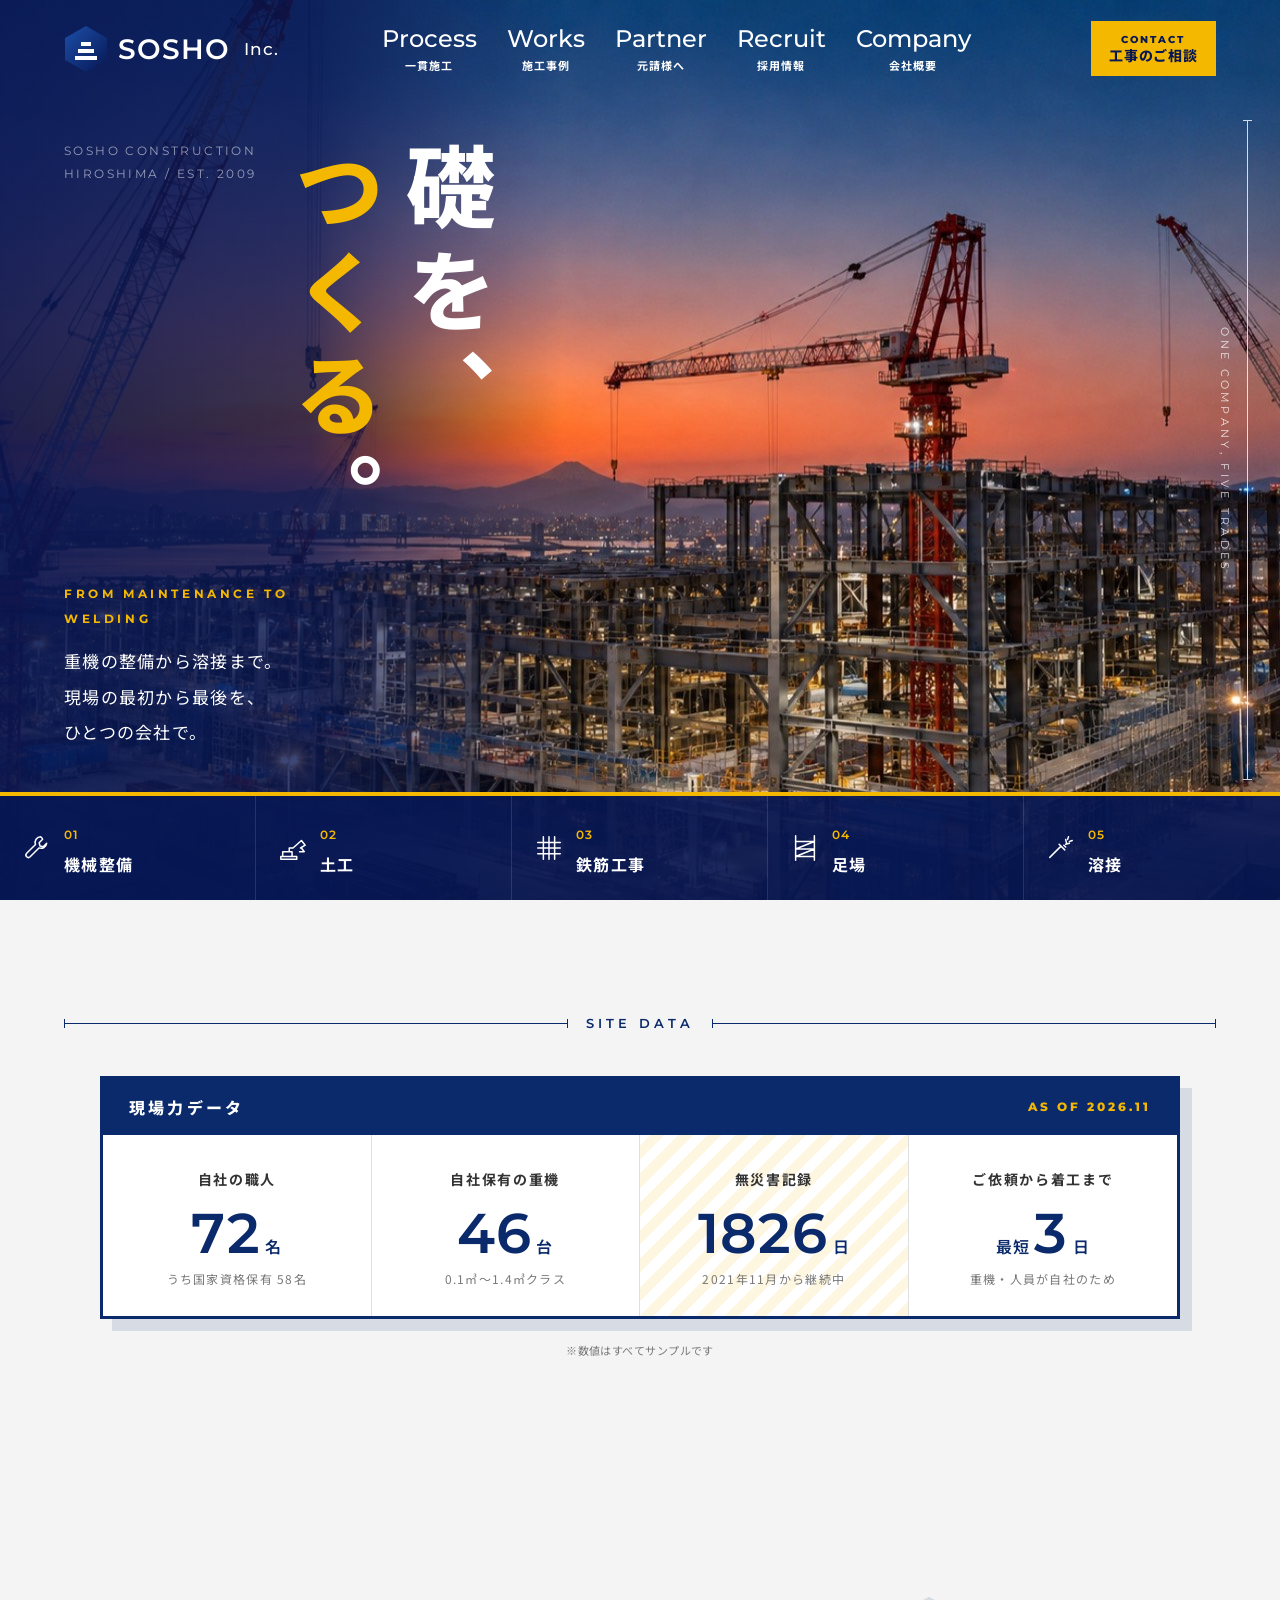
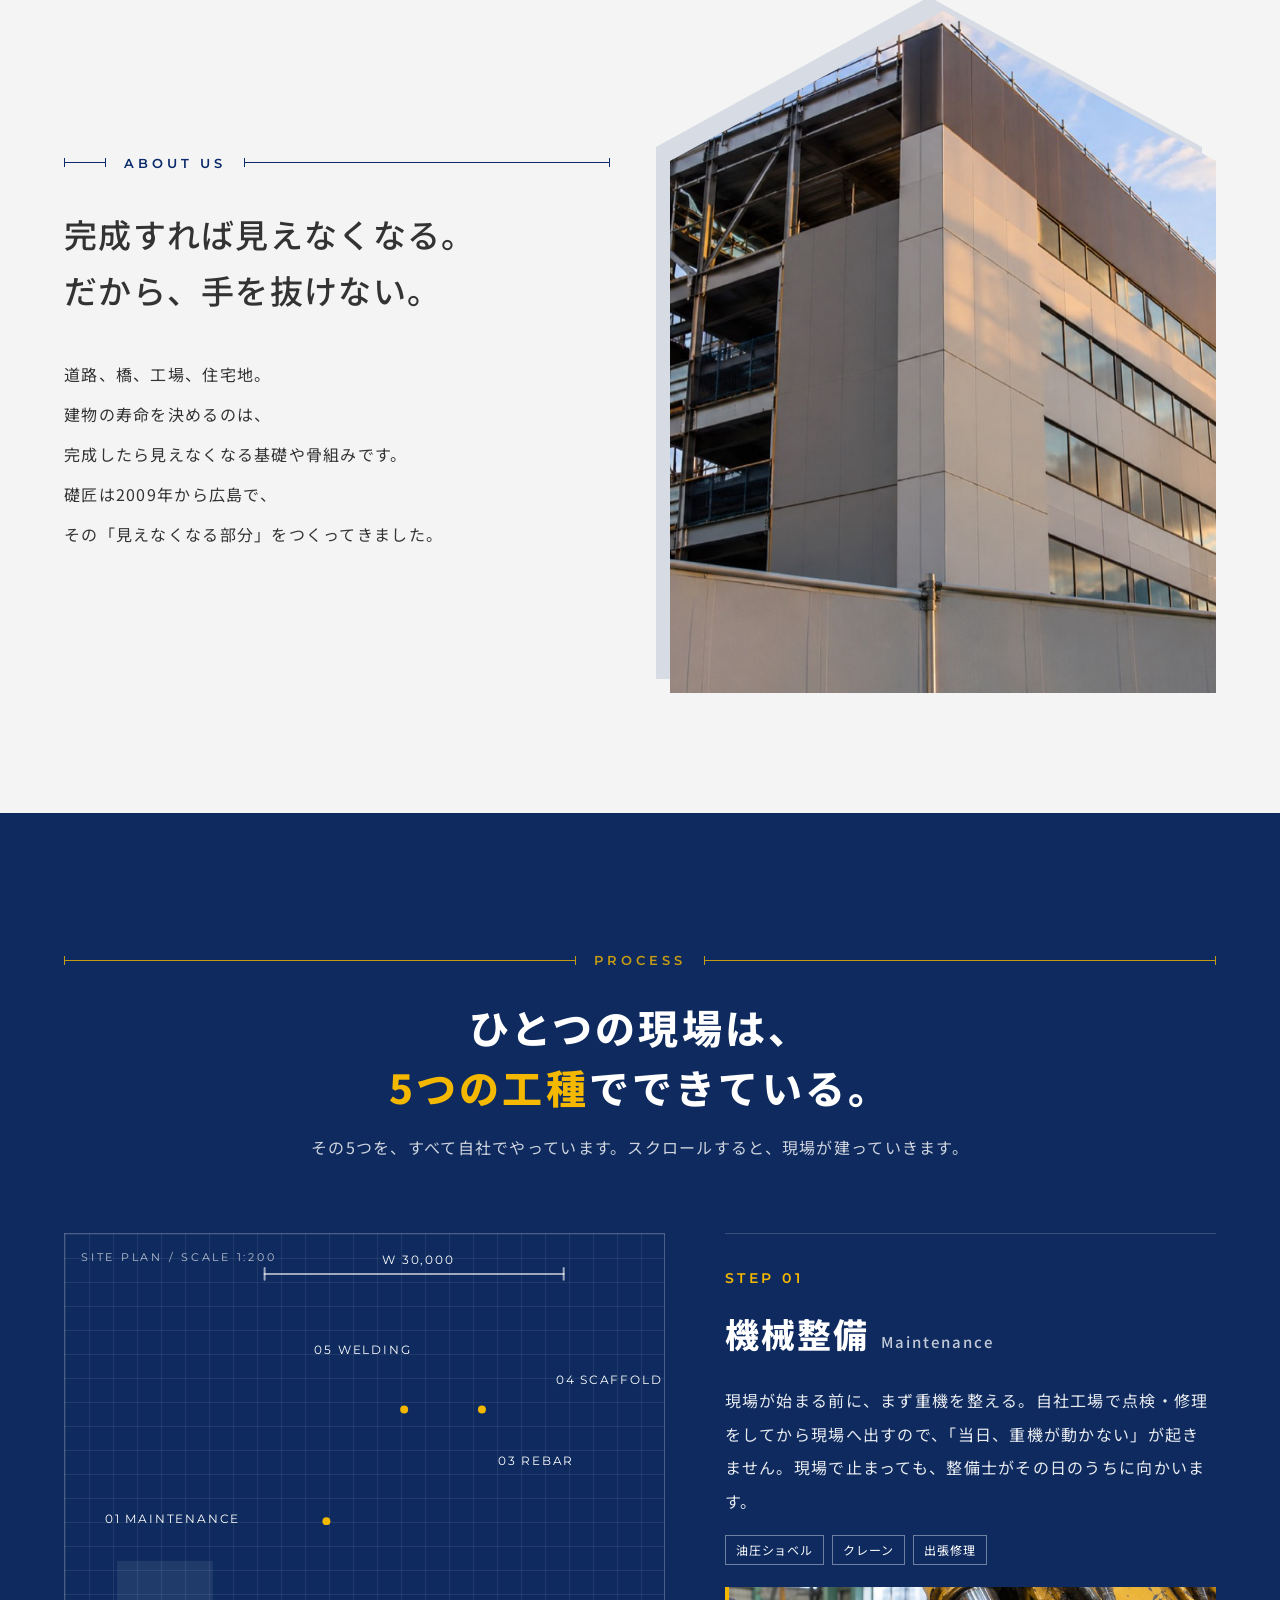
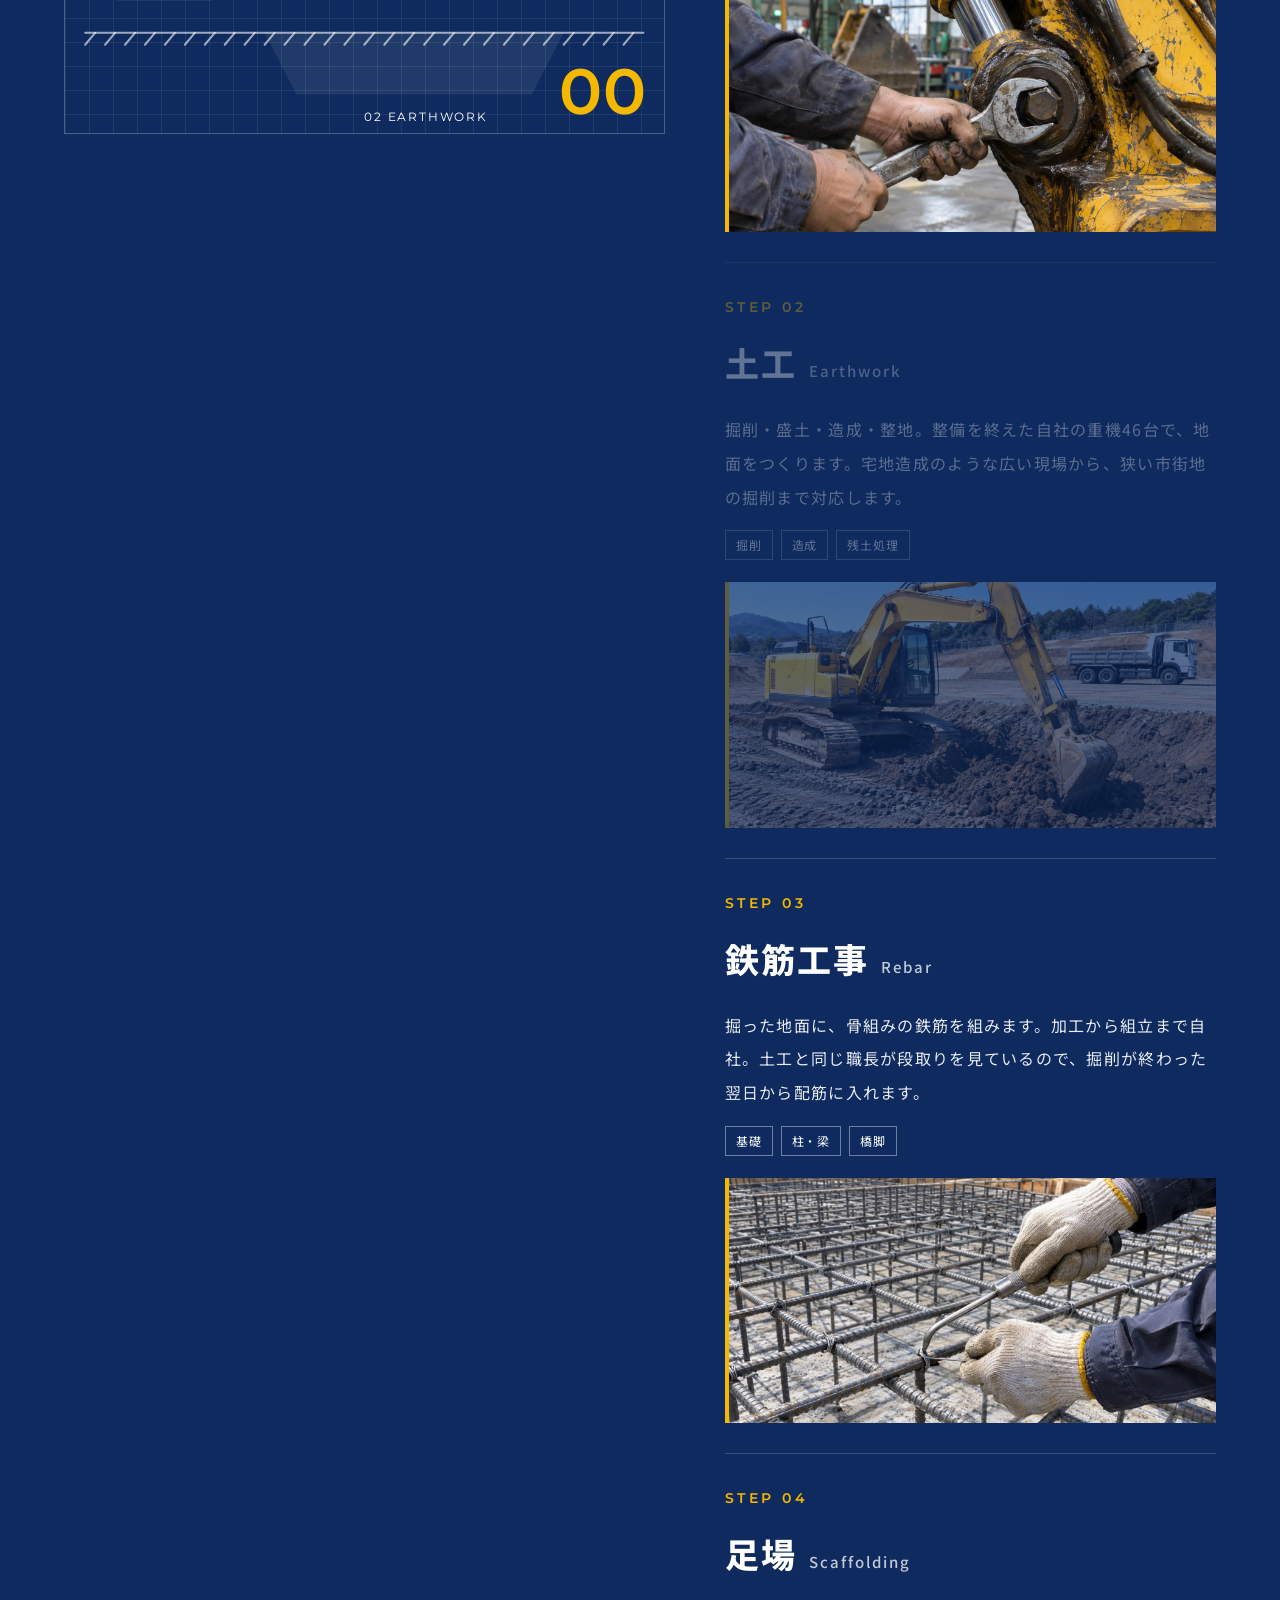
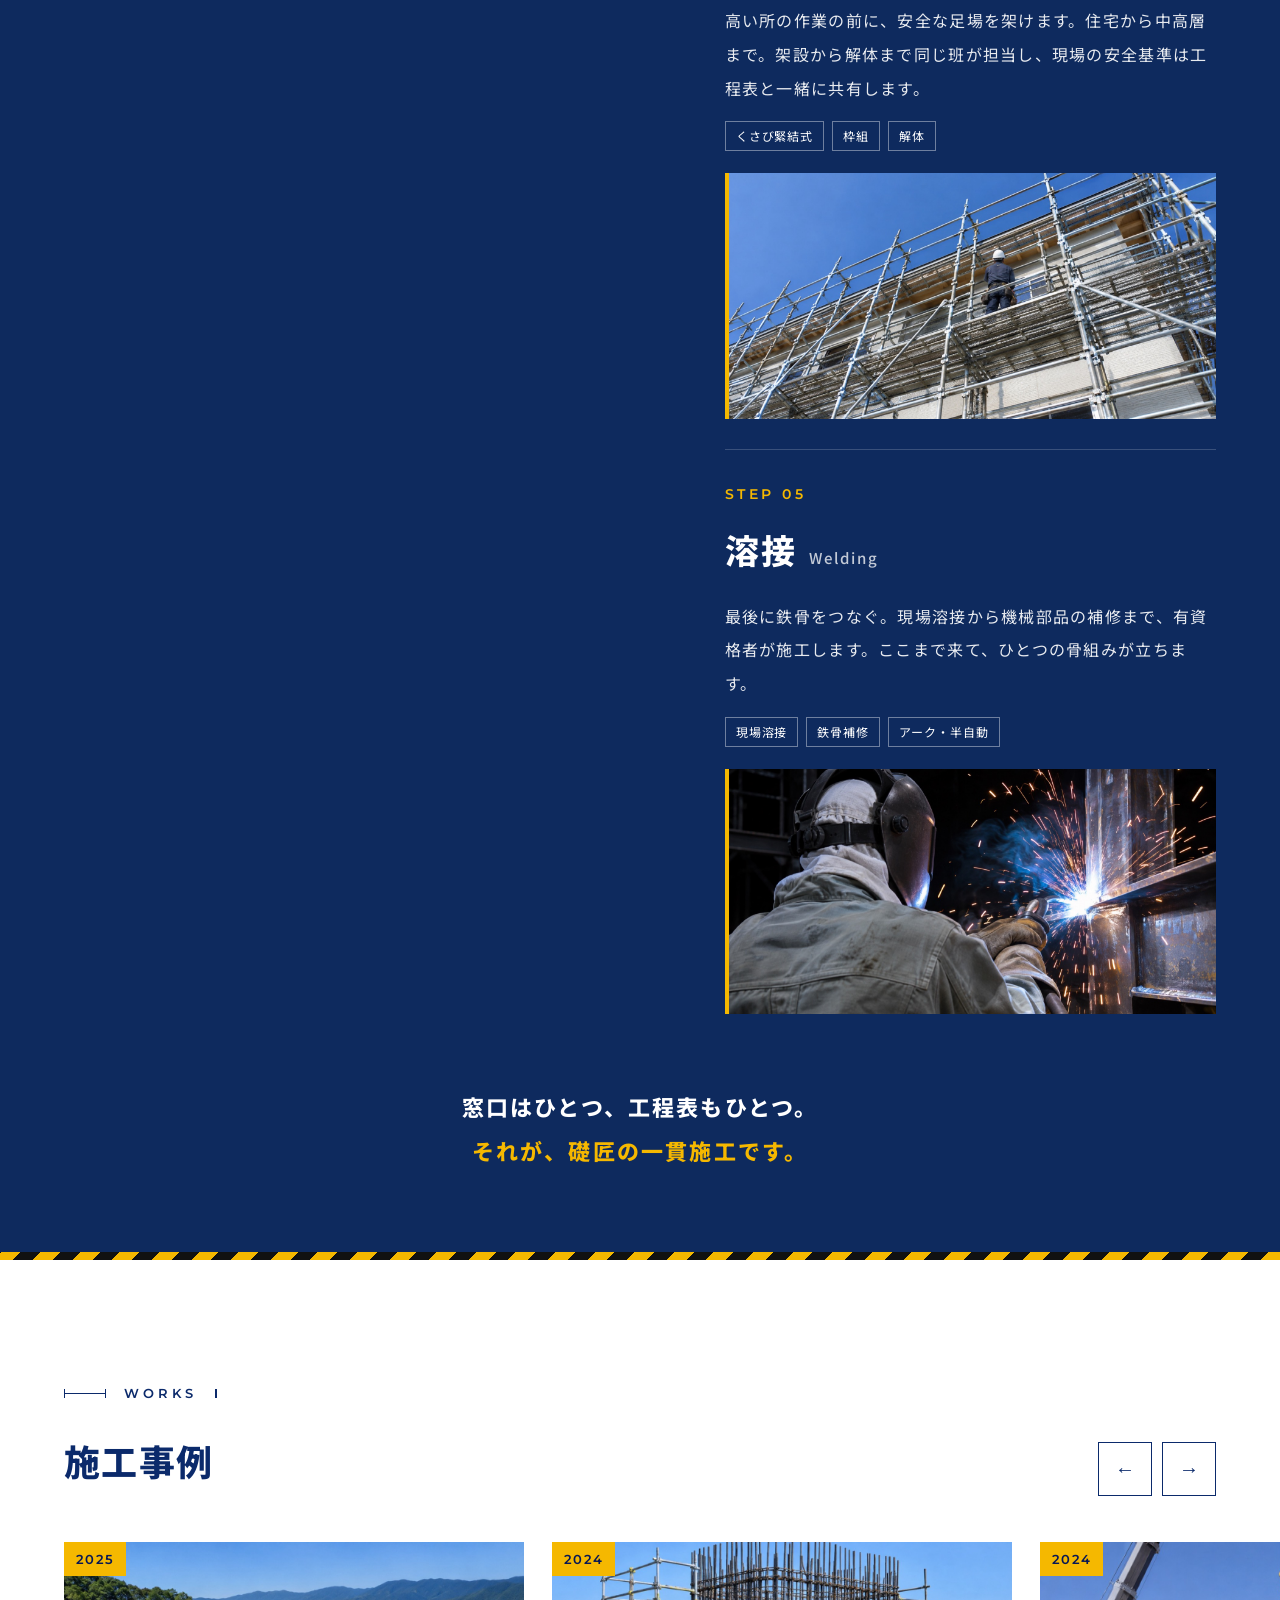
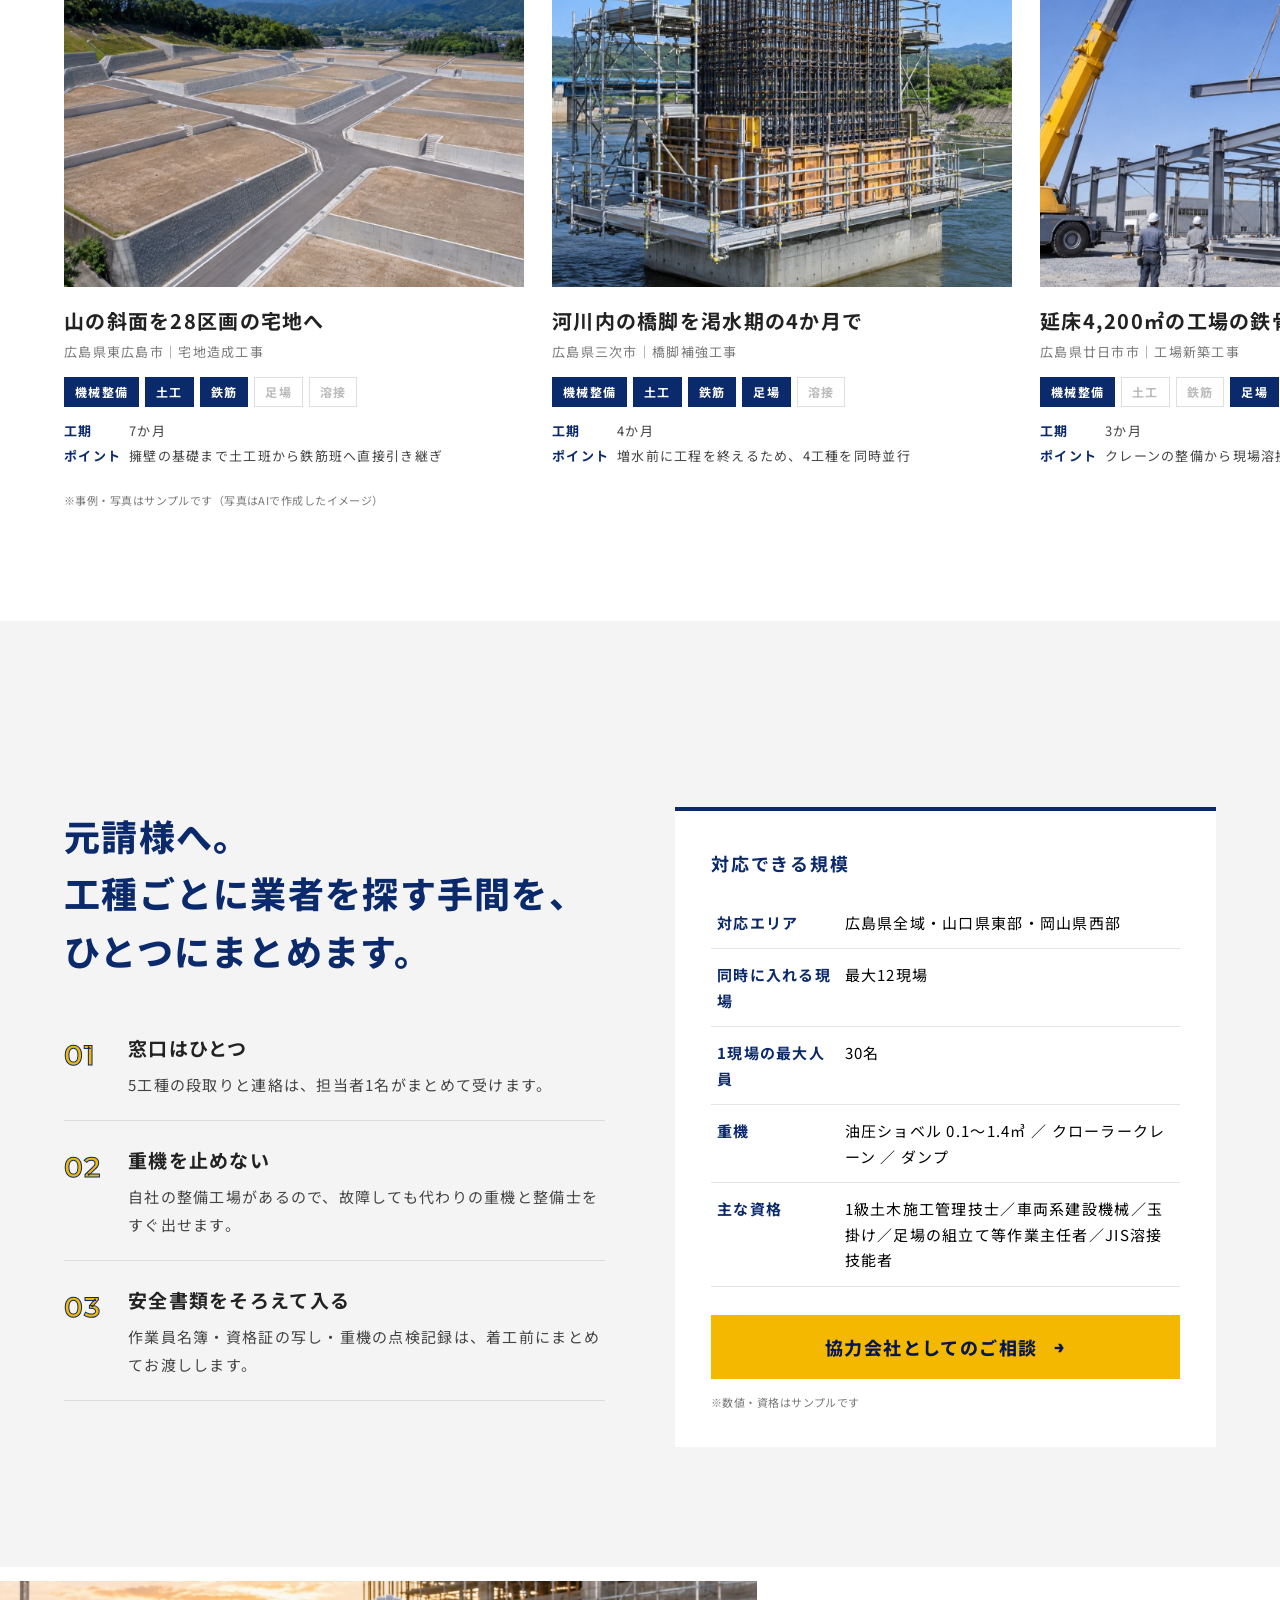
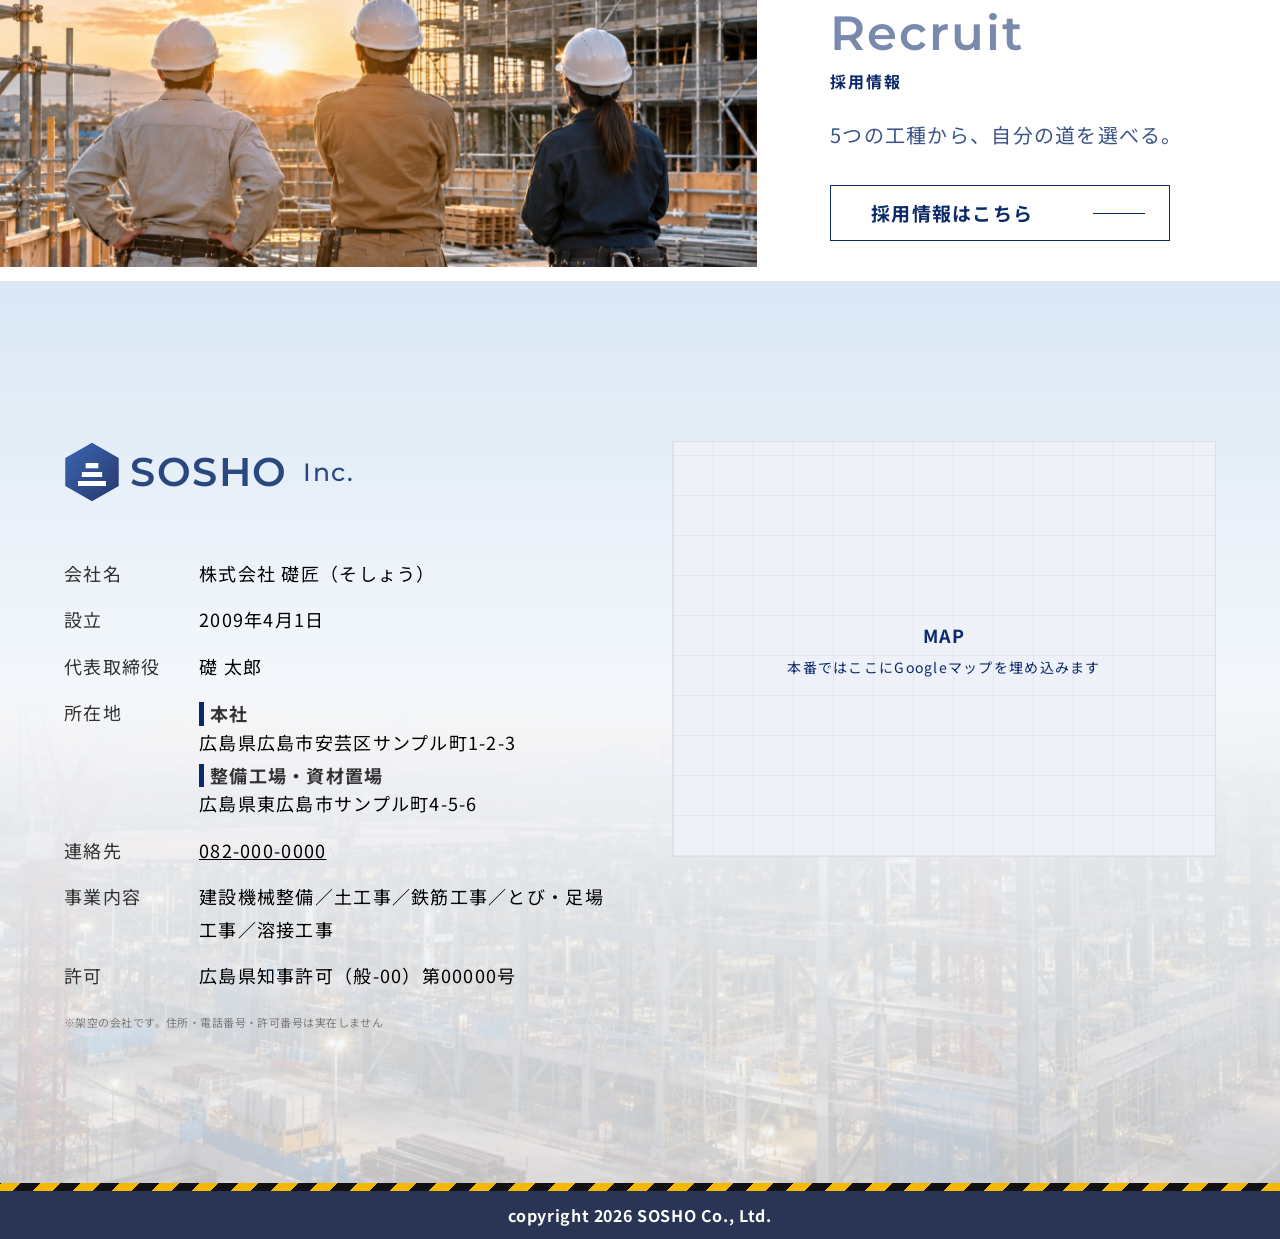
==== commit 284aaf1b: "建設HPサンプル v2 を更新 Co-Authored-By: Claude Opus 5.5 <noreply@anthropic.com>" ====
--- a/index.html
+++ b/index.html
@@ -8,8 +8,8 @@
 <meta name="description" content="広島の総合建設会社 礎匠（架空のサンプルサイト）。機械整備・土工・鉄筋工事・足場・溶接の5工種を自社の職人と自社の重機で一貫施工します。">
 <link rel="preconnect" href="https://fonts.googleapis.com"><link rel="preconnect" href="https://fonts.gstatic.com" crossorigin>
 <link href="https://fonts.googleapis.com/css2?family=Montserrat:wght@500;600&family=Nanum+Myeongjo:wght@700&family=Noto+Sans+JP:wght@400;500;700;800&display=swap" rel="stylesheet">
-<link rel="stylesheet" href="style.css">
-<link rel="stylesheet" href="v2.css">
+<link rel="stylesheet" href="style.css?v=202611131452">
+<link rel="stylesheet" href="v2.css?v=202611131452">
 </head>
 <body>
 
@@ -188,7 +188,7 @@
 
 <div class="hazard"></div>
 <footer class="copyright">copyright 2026 SOSHO Co., Ltd.</footer>
-<script src="common.js"></script>
-<script src="v2.js"></script>
+<script src="common.js?v=202611131452"></script>
+<script src="v2.js?v=202611131452"></script>
 </body>
 </html>
--- a/v2.css
+++ b/v2.css
@@ -19,15 +19,16 @@
 
 /* ===== ヒーロー（左右分割） ===== */
 .hero2{position:relative;display:grid;grid-template-columns:44% 56%;height:100svh;min-height:680px;max-height:960px;background:var(--bp);color:#fff;overflow:hidden}
-.hero2 .plan{position:relative;padding:150px 0 140px 64px;background-image:linear-gradient(var(--bp-line) 1px,transparent 1px),linear-gradient(90deg,var(--bp-line) 1px,transparent 1px);background-size:32px 32px}
-.hero2 .plan::after{content:"";position:absolute;right:0;top:0;bottom:0;width:1px;background:rgba(255,255,255,.2)}
+/* 写真を全面に敷き、文字側だけ紺を重ねる（方眼はやめた 11/13） */
+.hero2 .plan{position:relative;z-index:1;padding:150px 0 140px 64px;background:linear-gradient(90deg,rgba(7,23,84,.9) 0,rgba(7,23,84,.78) 55%,rgba(7,23,84,0) 100%)}
 .hero2 h1{writing-mode:vertical-rl;font-weight:800;font-size:clamp(56px,7vw,104px);line-height:1.25;letter-spacing:.14em;position:absolute;right:56px;top:140px}
 .hero2 h1 em{font-style:normal;color:var(--yellow)}
 .hero2 .lead{position:absolute;left:64px;bottom:150px;max-width:15em;font-size:17px;line-height:2.1}
 .hero2 .lead b{display:block;font-family:var(--en);font-size:12px;letter-spacing:.3em;color:var(--yellow);margin-bottom:12px}
 .hero2 .mark{position:absolute;left:64px;top:140px;font-family:var(--en);font-size:12px;letter-spacing:.2em;line-height:1.9;color:rgba(255,255,255,.55)}
-.hero2 .photo{position:relative;overflow:hidden}
-.hero2 .photo .bg{position:absolute;inset:0;background:url(img/hero.jpg) 30% center/cover;animation:kenburns 18s ease-out both}
+.hero2 .photo{position:absolute;inset:0;overflow:hidden}
+.hero2 .photo .v-dim{z-index:1}
+.hero2 .photo .bg{position:absolute;inset:0;background:url(img/hero.jpg) 65% center/cover;animation:kenburns 18s ease-out both}
 .hero2 .photo .v-dim{position:absolute;right:28px;top:120px;bottom:120px;width:9px;border-block:1px solid #fff;background:linear-gradient(#fff,#fff) center/1px 100% no-repeat;opacity:.8}
 .hero2 .photo .v-dim span{position:absolute;right:16px;top:50%;transform:translateY(-50%);writing-mode:vertical-rl;font-family:var(--en);font-size:11px;letter-spacing:.3em;white-space:nowrap}
 .trades{position:absolute;left:0;right:0;bottom:0;z-index:3;display:grid;grid-template-columns:repeat(5,1fr);background:rgba(7,23,84,.92);border-top:4px solid var(--yellow)}
@@ -162,11 +163,11 @@
 @media (max-width:1100px){.cta-head{display:none}.trades a{padding:16px 12px;font-size:14px;gap:8px}.trades svg{width:24px;height:24px}}
 @media (max-width:900px){
   .hero2{grid-template-columns:1fr;grid-template-rows:auto 1fr;max-height:none;height:auto;min-height:0}
-  .hero2 .plan{padding:100px 20px 40px;min-height:420px}
+  .hero2 .plan{padding:100px 20px 40px;min-height:420px;background:linear-gradient(180deg,rgba(7,23,84,.82) 0,rgba(7,23,84,.6) 55%,rgba(7,23,84,.85) 100%)}
   .hero2 h1{right:20px;top:96px;font-size:54px}
   .hero2 .mark{left:20px;top:100px}
   .hero2 .lead{left:20px;bottom:36px;font-size:15px;max-width:11.5em}
-  .hero2 .photo{height:52svh;min-height:300px}
+  .hero2 .photo{height:auto;min-height:0}
   .hero2 .photo .v-dim{display:none}
   .trades{position:static;grid-template-columns:repeat(5,1fr);grid-column:1}
   .trades a{flex-direction:column;gap:4px;padding:12px 2px;font-size:12px;text-align:center}
@@ -209,7 +210,7 @@
 .hero2::after{display:none}
 
 @media (max-width:900px){
-  .hero2 .plan{display:flex;flex-direction:column;justify-content:space-between;min-height:440px}
+  .hero2 .plan{display:flex;flex-direction:column;justify-content:space-between;min-height:calc(100svh - 64px);max-height:720px}
   .hero2 .lead{position:static;font-size:14px;max-width:none;width:calc(100% - 140px)}
   .hero2 .mark{position:static}
   .board .cell dd{font-size:34px}
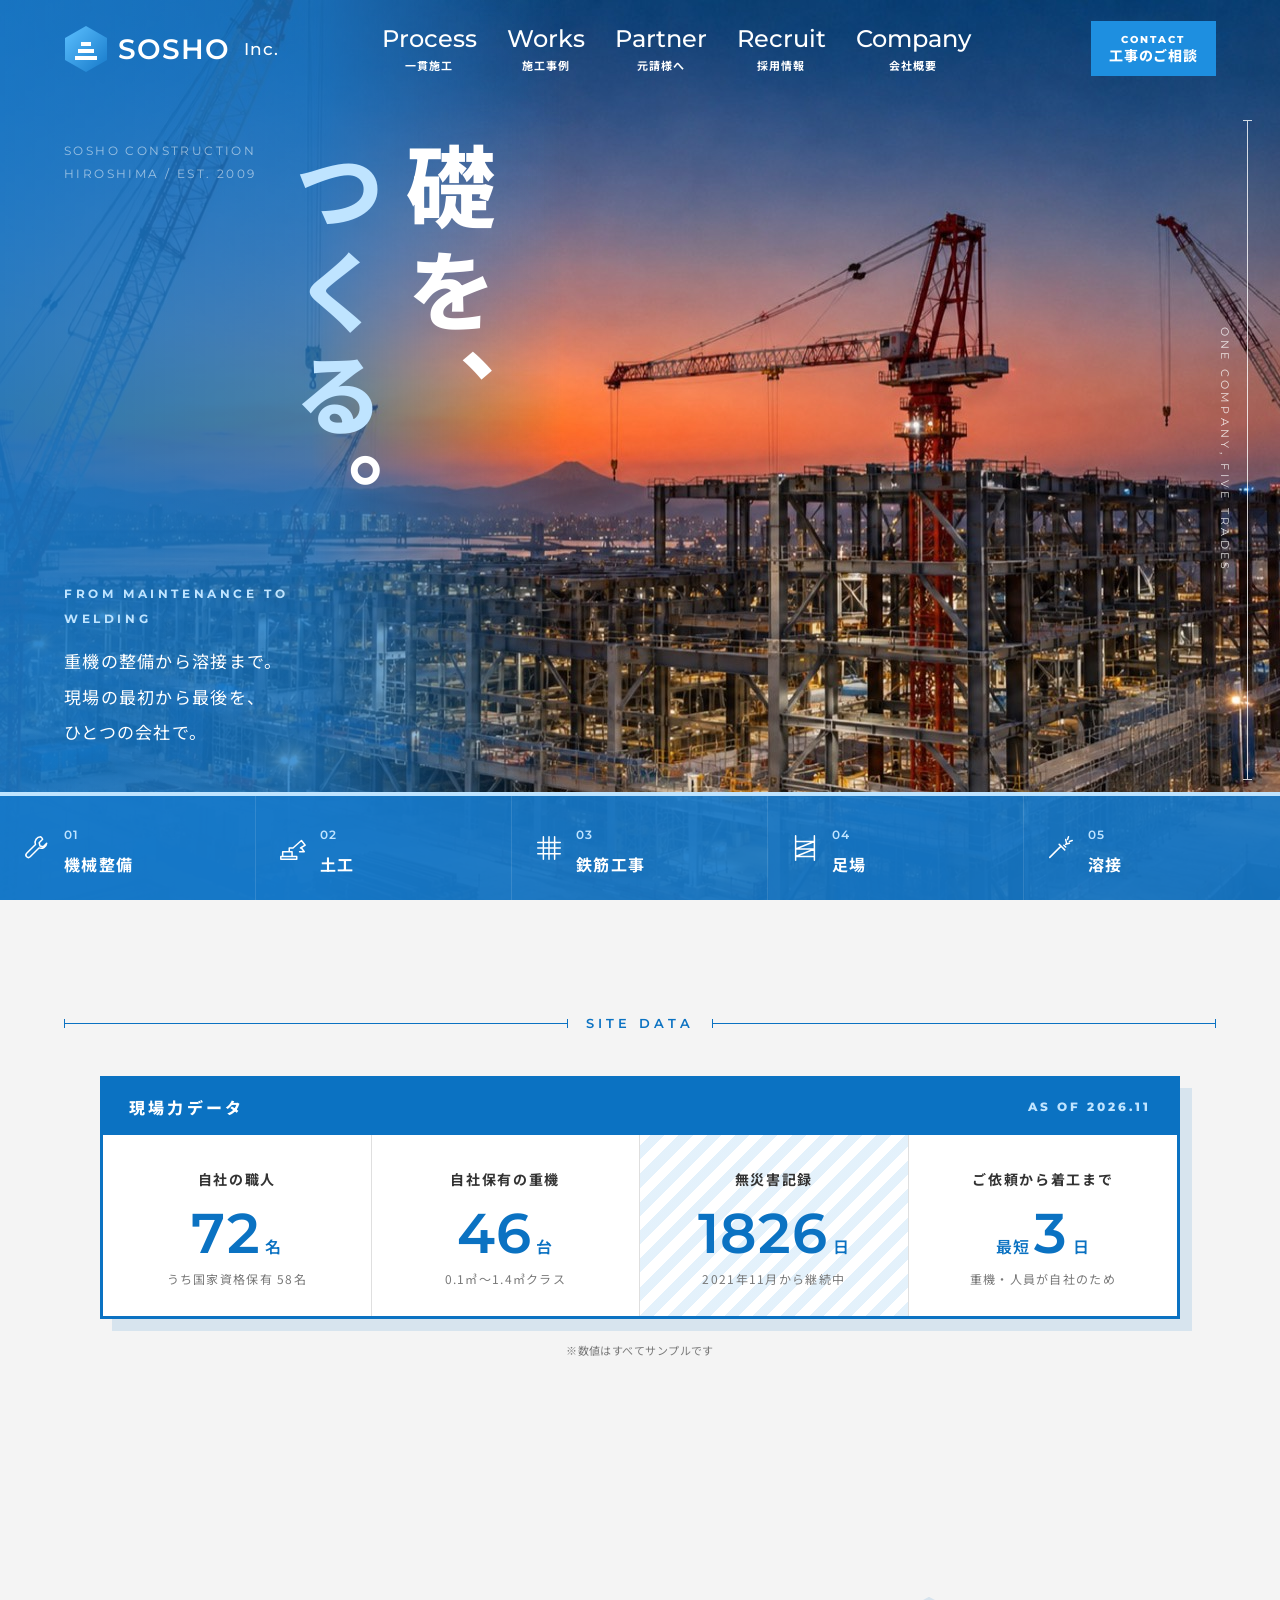
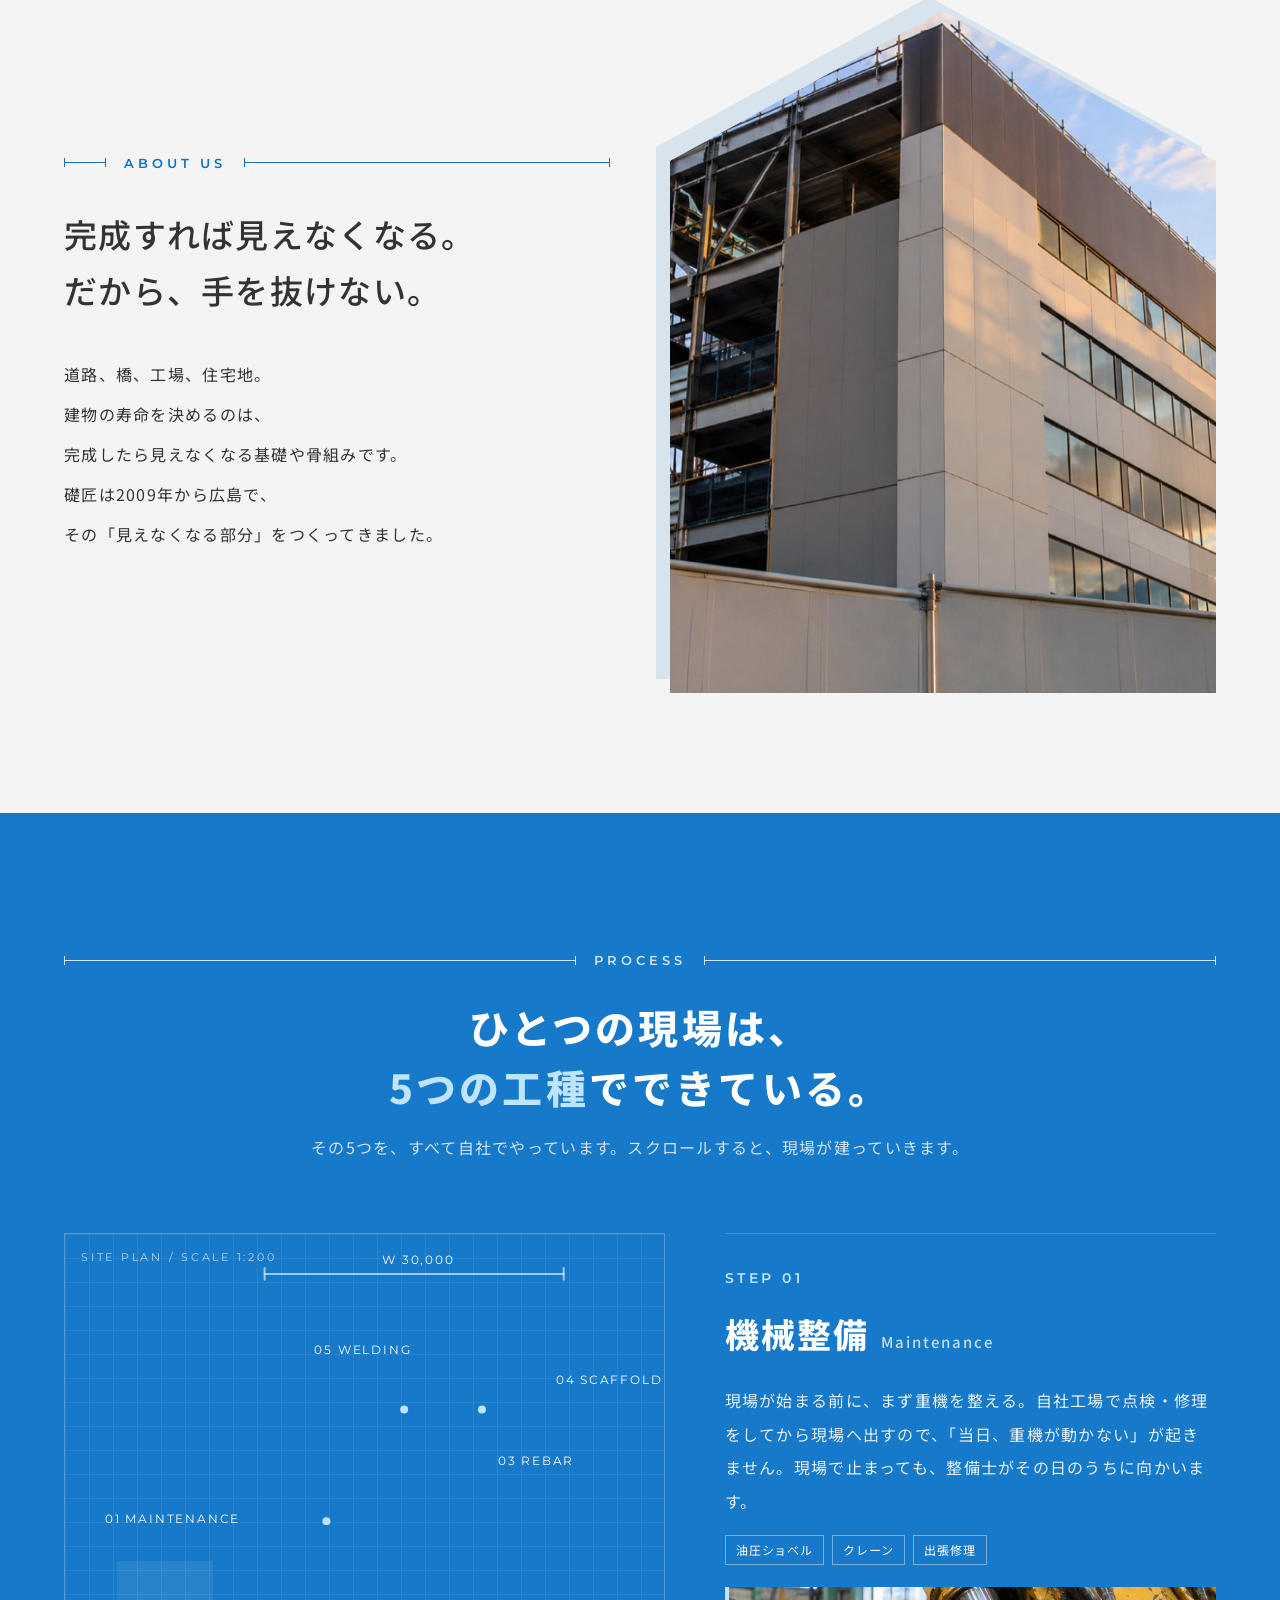
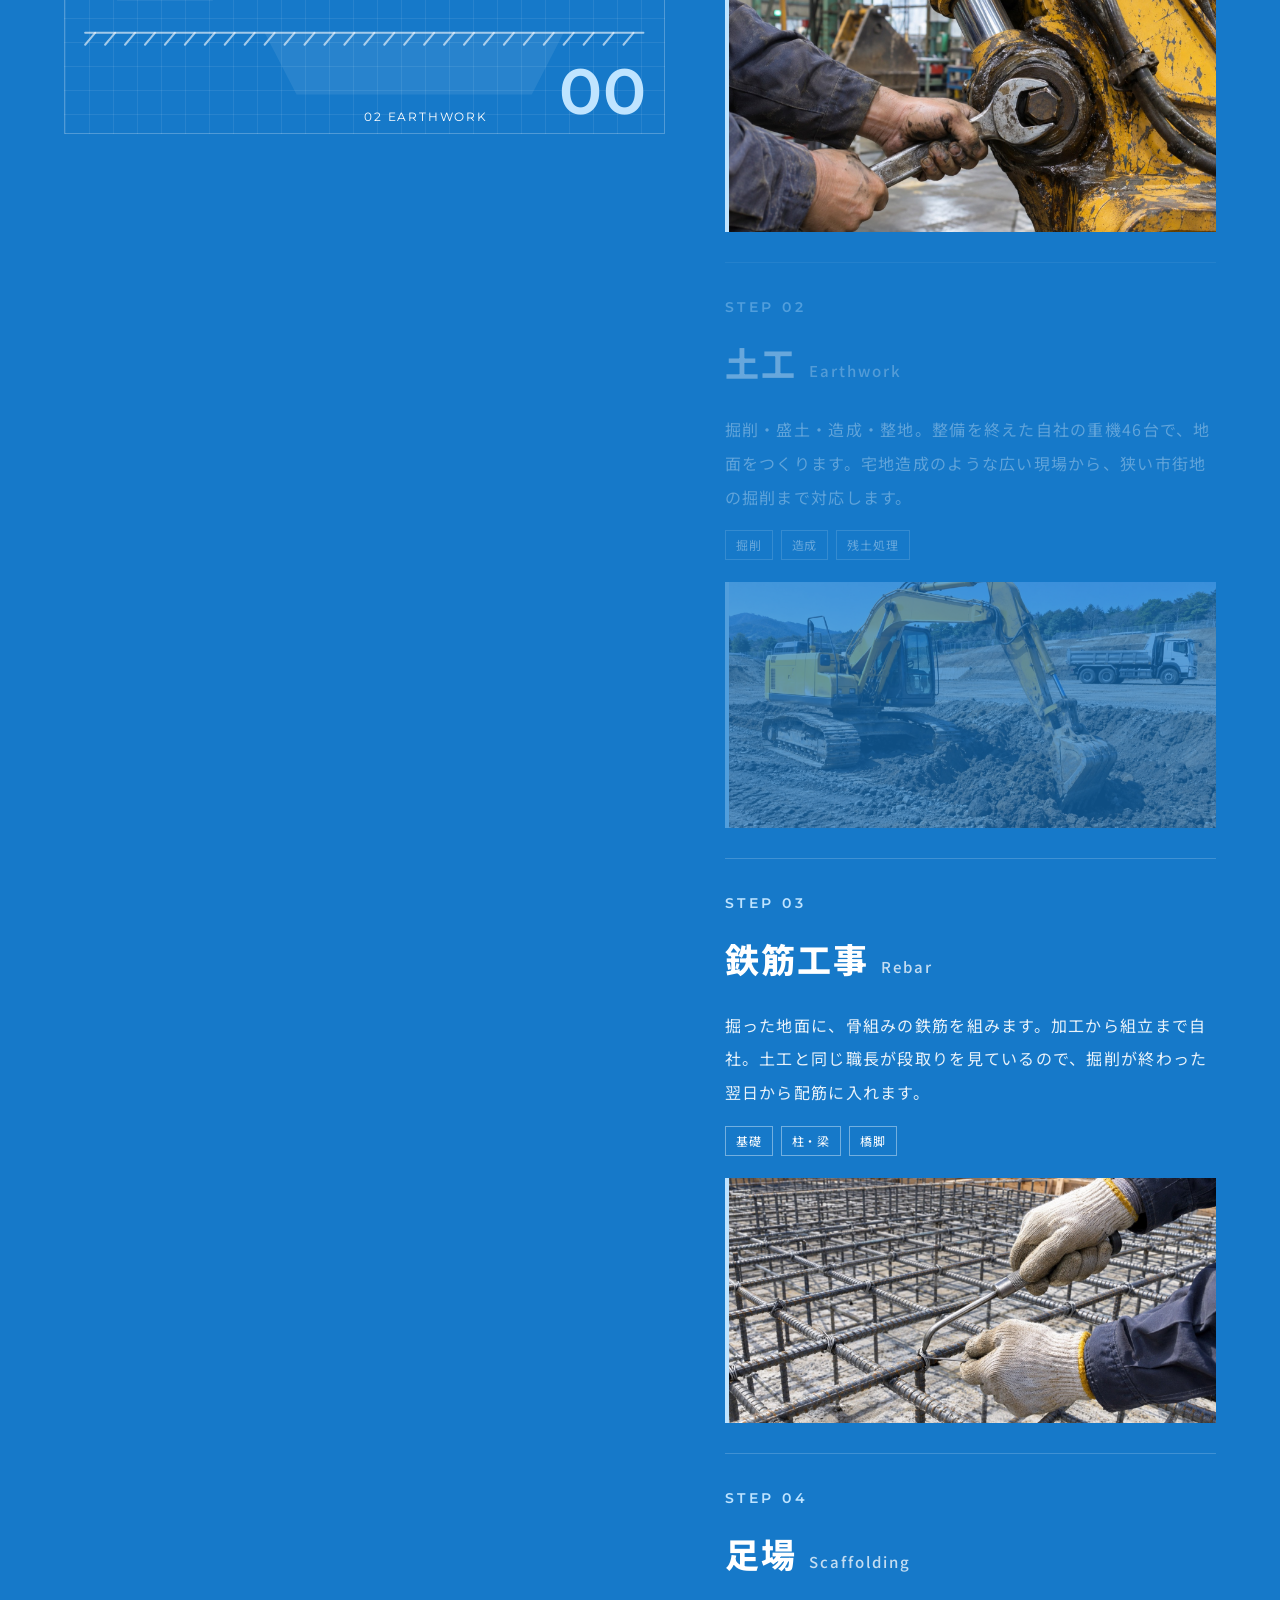
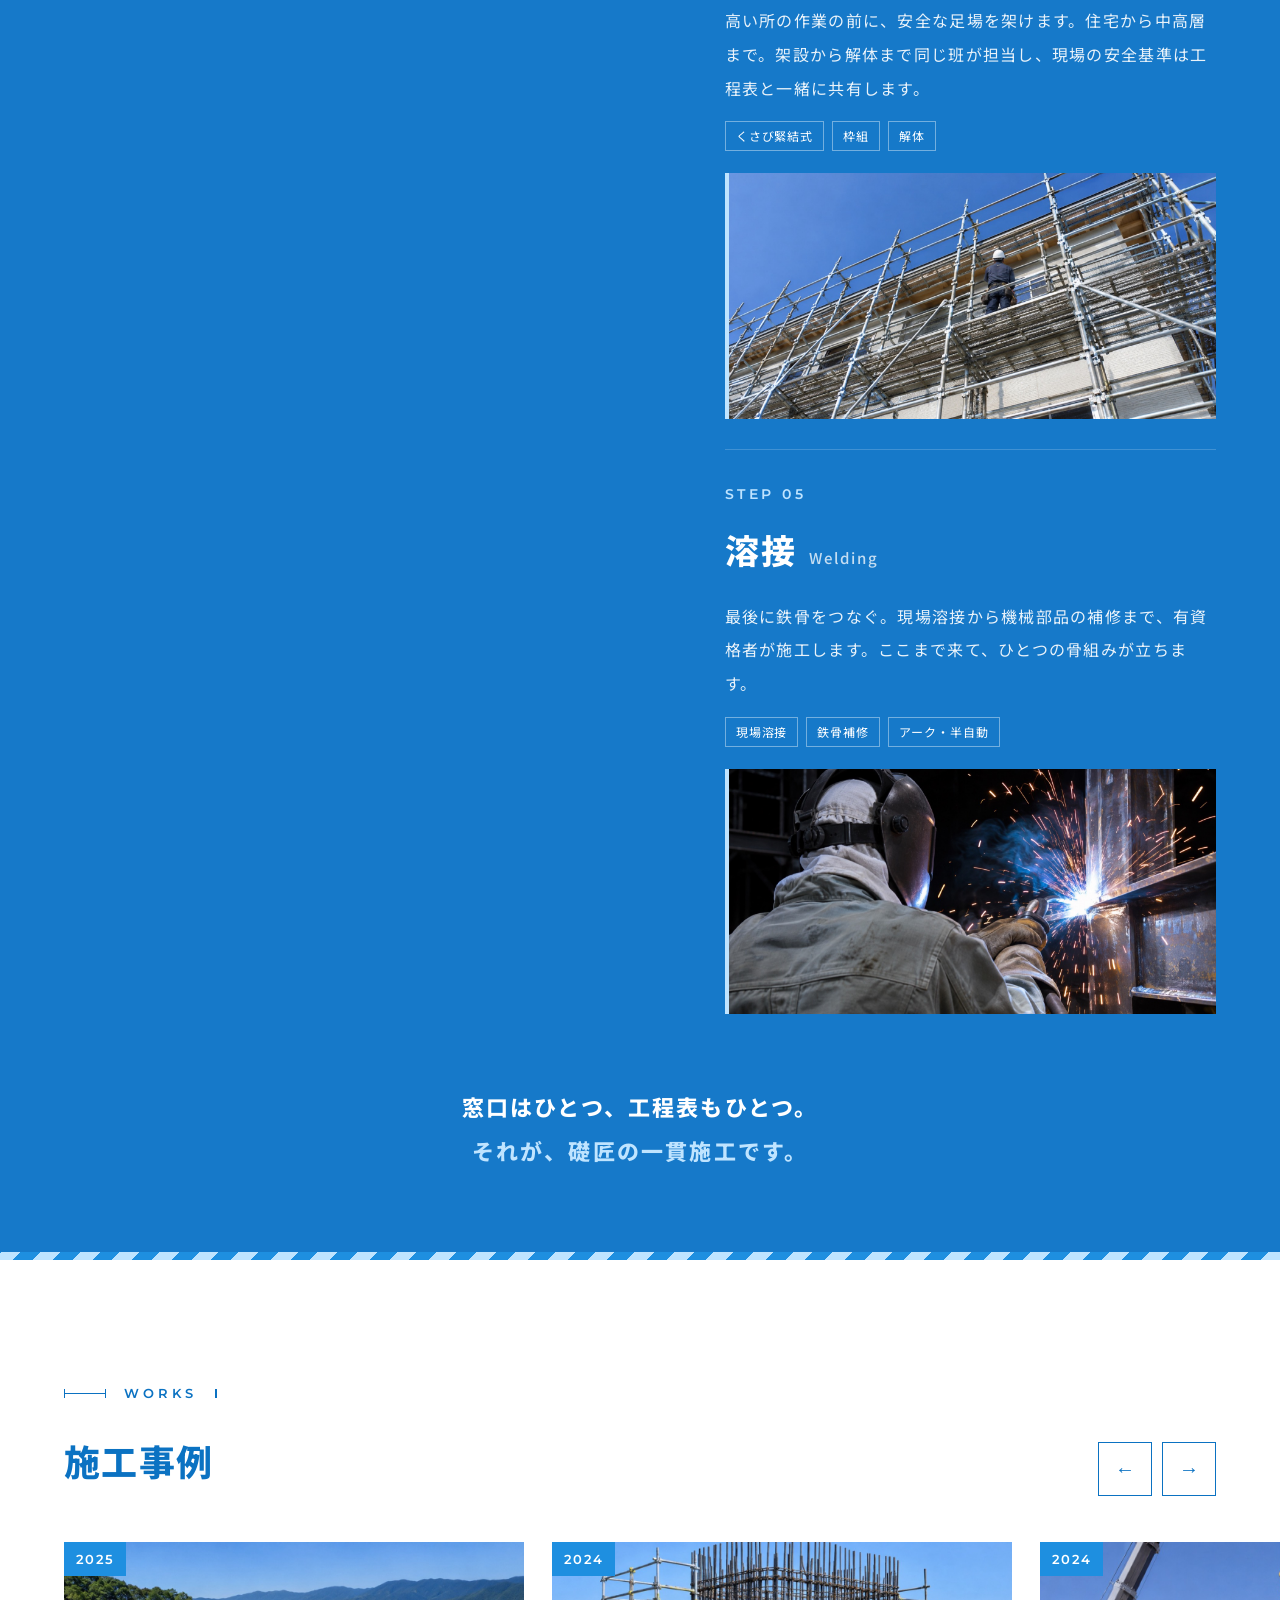
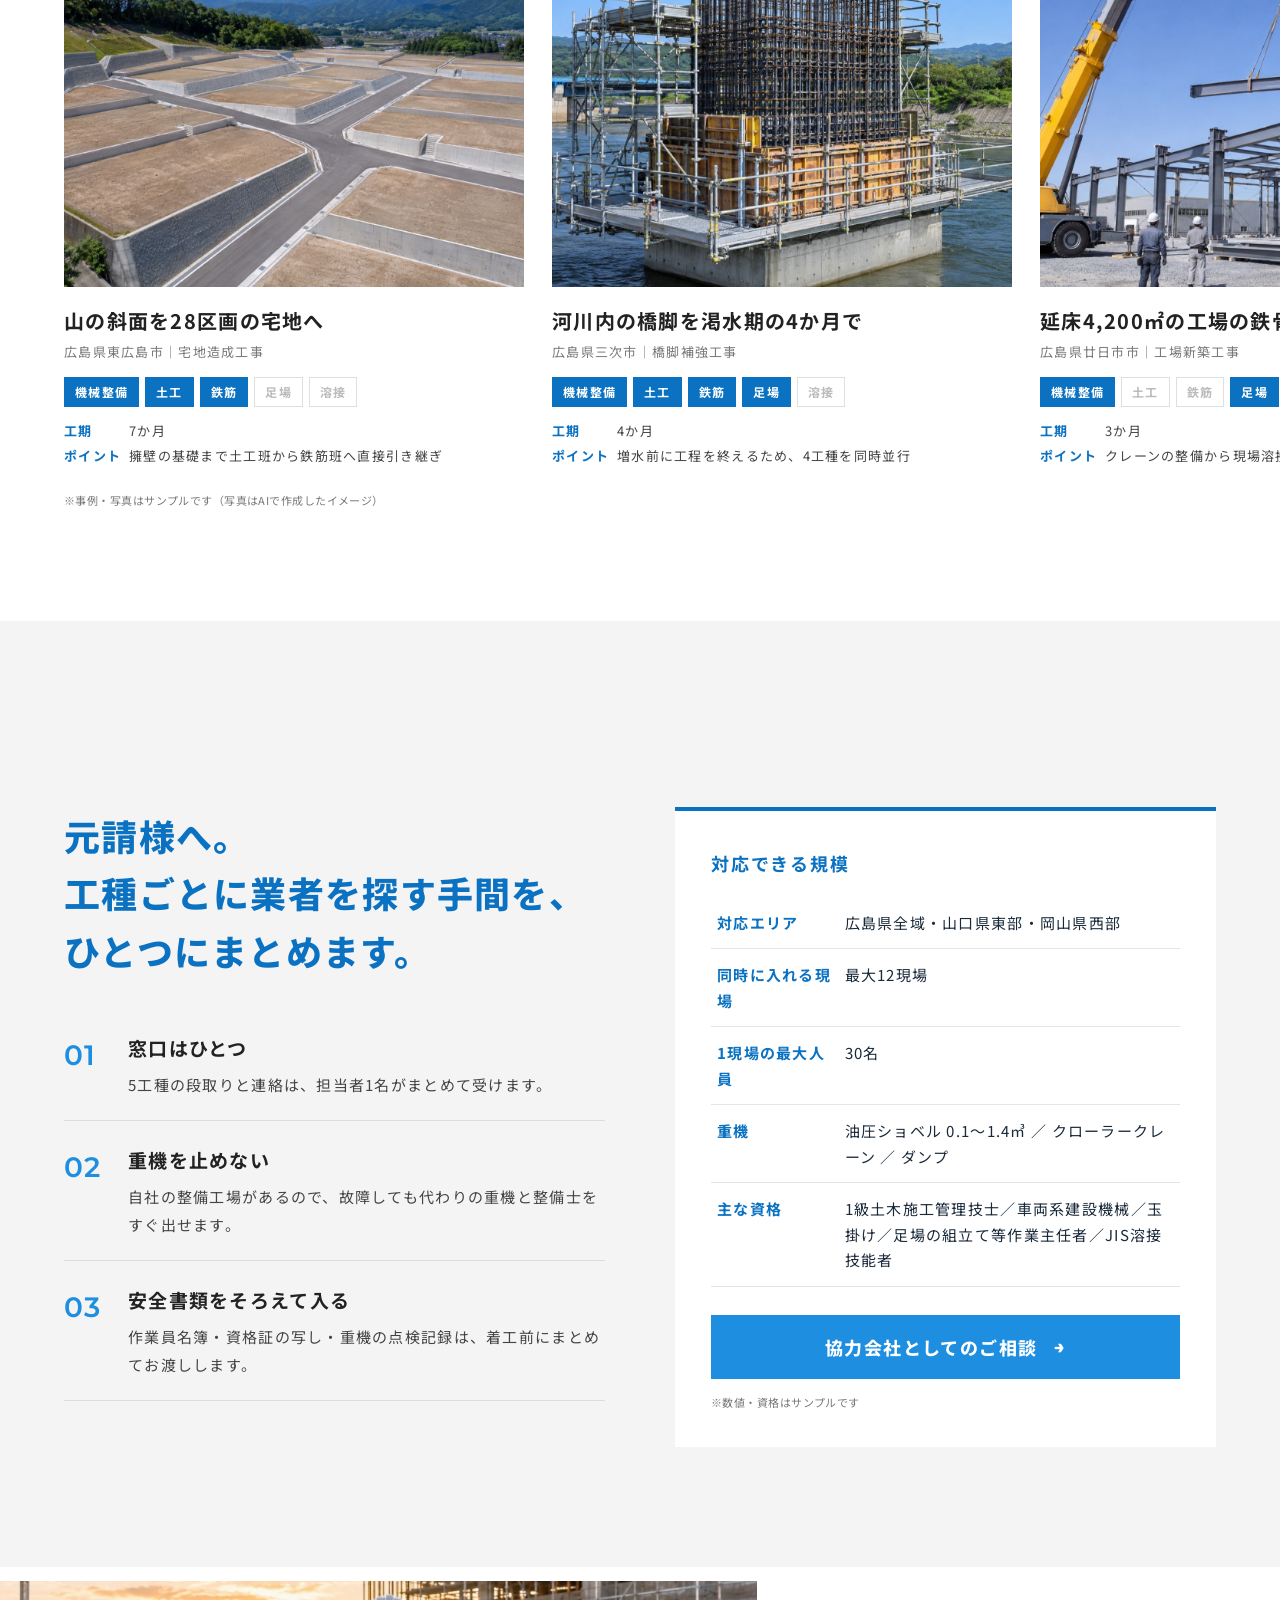
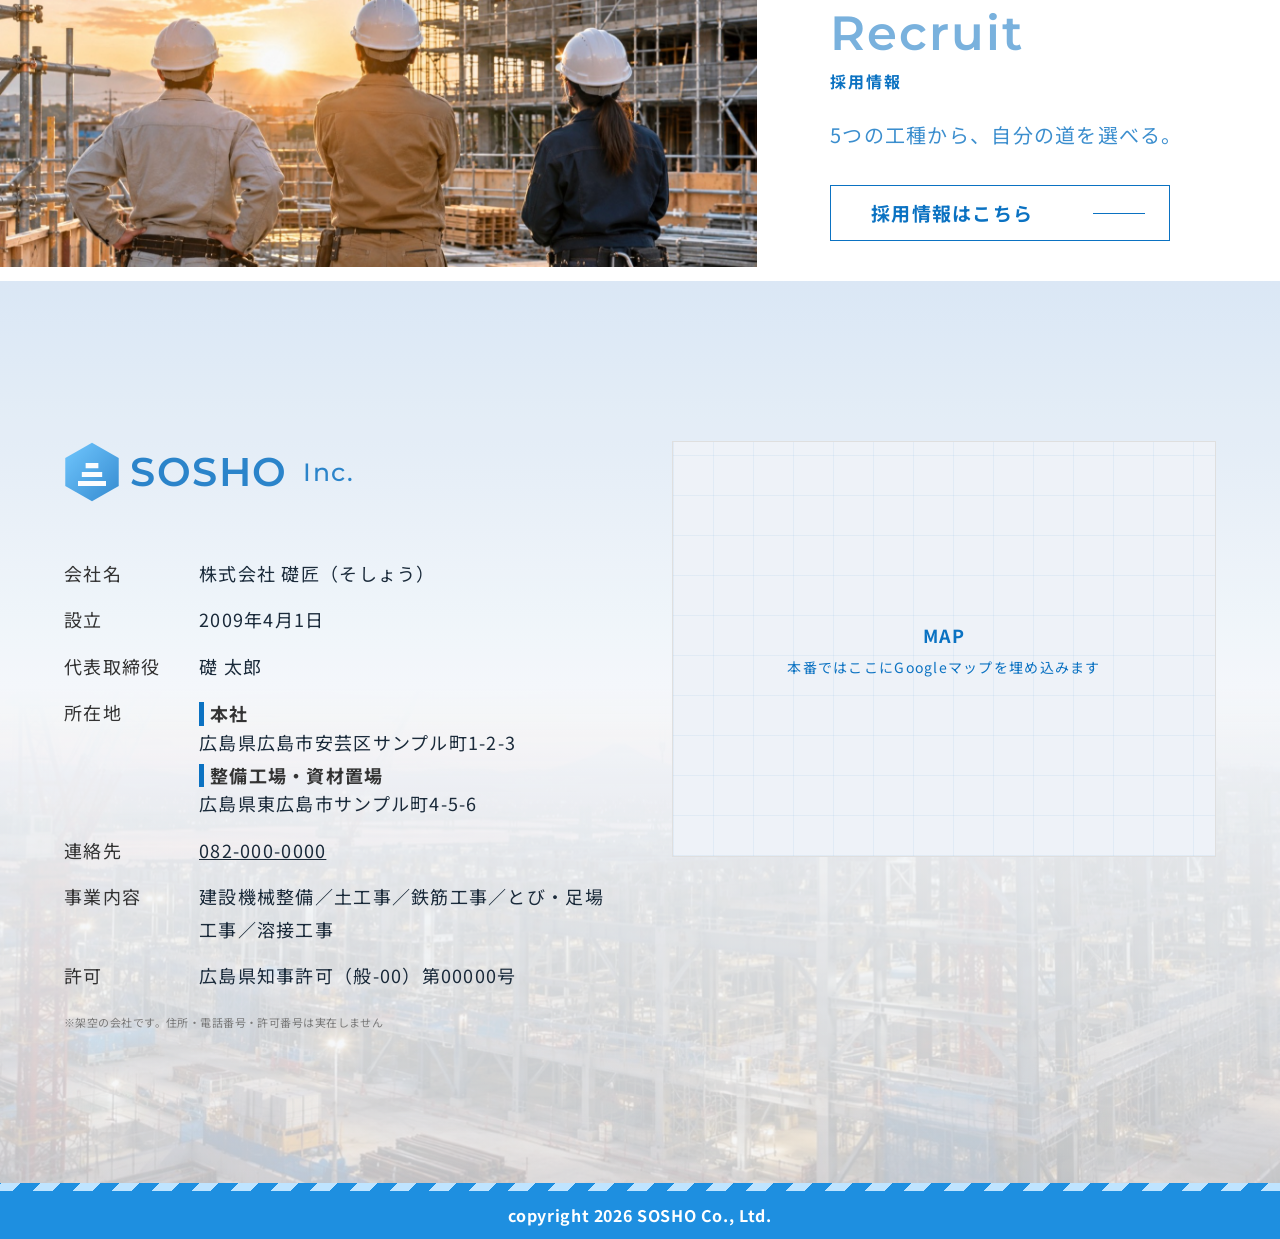
==== commit 5d60c1c7: "建設HPサンプル v2 を更新 Co-Authored-By: Claude Opus 5.5 <noreply@anthropic.com>" ====
--- a/index.html
+++ b/index.html
@@ -8,13 +8,13 @@
 <meta name="description" content="広島の総合建設会社 礎匠（架空のサンプルサイト）。機械整備・土工・鉄筋工事・足場・溶接の5工種を自社の職人と自社の重機で一貫施工します。">
 <link rel="preconnect" href="https://fonts.googleapis.com"><link rel="preconnect" href="https://fonts.gstatic.com" crossorigin>
 <link href="https://fonts.googleapis.com/css2?family=Montserrat:wght@500;600&family=Nanum+Myeongjo:wght@700&family=Noto+Sans+JP:wght@400;500;700;800&display=swap" rel="stylesheet">
-<link rel="stylesheet" href="style.css?v=202611131452">
-<link rel="stylesheet" href="v2.css?v=202611131452">
+<link rel="stylesheet" href="style.css?v=202611131530">
+<link rel="stylesheet" href="v2.css?v=202611131530">
 </head>
 <body>
 
 <svg width="0" height="0" style="position:absolute" aria-hidden="true">
-  <defs><linearGradient id="lg" x1="0" y1="0" x2="1" y2="1"><stop offset="0" stop-color="#1d4fa8"/><stop offset="1" stop-color="#071754"/></linearGradient></defs>
+  <defs><linearGradient id="lg" x1="0" y1="0" x2="1" y2="1"><stop offset="0" stop-color="#5cc0ff"/><stop offset="1" stop-color="#1679c9"/></linearGradient></defs>
   <symbol id="mark" viewBox="0 0 44 48"><path d="M22 1 43 13v22L22 47 1 35V13z" fill="url(#lg)"/><path d="M11 31h22v4H11zM14 24h16v4H14zM17 17h10v4H17z" fill="#fff"/></symbol>
   <symbol id="i1" viewBox="0 0 32 32"><path d="M20 4a6 6 0 0 0-5.6 8.2L5 21.6a2.6 2.6 0 0 0 3.7 3.7l9.4-9.4A6 6 0 0 0 26.3 11l-3.7 3.7-3.4-.9-.9-3.4L22 6.7A6 6 0 0 0 20 4z"/></symbol>
   <symbol id="i2" viewBox="0 0 32 32"><path d="M3 25h17v3H3zM5 25v-5h10v5M12 20v-4h4l9-8 4 5-5 3M25 16l3 4h-5"/></symbol>
@@ -188,7 +188,7 @@
 
 <div class="hazard"></div>
 <footer class="copyright">copyright 2026 SOSHO Co., Ltd.</footer>
-<script src="common.js?v=202611131452"></script>
-<script src="v2.js?v=202611131452"></script>
+<script src="common.js?v=202611131530"></script>
+<script src="v2.js?v=202611131530"></script>
 </body>
 </html>
--- a/style.css
+++ b/style.css
@@ -1,9 +1,9 @@
 /* 株式会社 礎匠（架空・サンプル） 参考＝infinito-group.net の構成・寸法を実測して再現 */
 :root{
-  --navy:#0b2a6b;      /* 見出し・ナビ */
-  --navy-deep:#2a3455; /* 事例帯・コピーライト */
-  --navy-ink:#071754;
-  --ink:#010101;
+  --navy:#0b72c2;      /* 見出し・ナビ */
+  --navy-deep:#1e8fe0; /* 事例帯・コピーライト */
+  --navy-ink:#1679c9;
+  --ink:#1a2a3a;
   --gray:#797979;
   --line:#dfdfdf;
   --en:"Montserrat",sans-serif;
@@ -57,7 +57,7 @@
 /* ===== FV ===== */
 .fv{position:relative;height:100svh;min-height:640px;max-height:900px;overflow:hidden;color:#fff}
 .fv .bg{position:absolute;inset:0;background:url(img/hero.jpg) center/cover;animation:kenburns 18s ease-out both}
-.fv::after{content:"";position:absolute;inset:0;background:linear-gradient(180deg,rgba(7,23,84,.35) 0,rgba(7,23,84,0) 30%,rgba(0,0,0,.05) 60%,rgba(7,23,84,.45))}
+.fv::after{content:"";position:absolute;inset:0;background:linear-gradient(180deg,rgba(22,121,201,.35) 0,rgba(22,121,201,0) 30%,rgba(0,0,0,.05) 60%,rgba(22,121,201,.45))}
 @keyframes kenburns{from{transform:scale(1.12)}to{transform:scale(1)}}
 .fv .copy{position:absolute;z-index:2;right:64px;top:37%;text-align:right}
 .fv .copy p{font-size:28px;font-weight:500;letter-spacing:.3em;text-shadow:0 2px 12px rgba(0,0,0,.35)}
@@ -83,14 +83,14 @@
 .house{clip-path:polygon(50% 0,100% 22%,100% 100%,0 100%,0 22%);aspect-ratio:4/5;overflow:hidden}
 .house img{width:100%;height:100%;object-fit:cover}
 .about .pic{position:relative}
-.about .pic::before{content:"";position:absolute;inset:-14px 14px 14px -14px;background:rgba(11,42,107,.12);clip-path:polygon(50% 0,100% 22%,100% 100%,0 100%,0 22%)}
+.about .pic::before{content:"";position:absolute;inset:-14px 14px 14px -14px;background:rgba(11,114,194,.12);clip-path:polygon(50% 0,100% 22%,100% 100%,0 100%,0 22%)}
 
 /* ===== Business ===== */
 .business{position:relative;padding:140px 0 160px;background:#f4f4f4;overflow:hidden}
 .business .row{display:grid;grid-template-columns:1fr 1fr;gap:70px;align-items:center}
 .hexpic{clip-path:polygon(50% 0,100% 25%,100% 75%,50% 100%,0 75%,0 25%);aspect-ratio:1/1.12;overflow:hidden}
 .hexpic img{width:100%;height:100%;object-fit:cover}
-.business .ghost{position:absolute;right:-20px;top:52%;font-family:var(--en);font-weight:600;font-size:150px;color:rgba(11,42,107,.06);white-space:nowrap;line-height:1;pointer-events:none}
+.business .ghost{position:absolute;right:-20px;top:52%;font-family:var(--en);font-weight:600;font-size:150px;color:rgba(11,114,194,.06);white-space:nowrap;line-height:1;pointer-events:none}
 .business h3{font-size:40px;font-weight:700;color:var(--navy);margin-top:36px;line-height:1.5}
 .business .sub{font-size:30px;font-weight:500;color:#333;margin-top:16px}
 .business p.body{margin-top:28px;line-height:2.4;color:#333}
@@ -116,15 +116,15 @@
 /* ===== 5事業の六角形 ===== */
 .services{position:relative;padding:110px 0 130px;color:#fff;overflow:hidden}
 .services::before{content:"";position:absolute;inset:0;background:url(img/hero.jpg) center/cover;filter:brightness(.55)}
-.services::after{content:"";position:absolute;inset:0;background:linear-gradient(180deg,rgba(26,40,82,.92),rgba(26,40,82,.55) 40%,rgba(7,23,84,.85))}
+.services::after{content:"";position:absolute;inset:0;background:linear-gradient(180deg,rgba(22,121,201,.92),rgba(22,121,201,.55) 40%,rgba(22,121,201,.85))}
 .services .inner{position:relative;z-index:1}
 .hexes{display:flex;flex-wrap:wrap;justify-content:center;gap:28px 40px;margin-top:70px}
 .hex{position:relative;width:340px;aspect-ratio:1/1.13;clip-path:polygon(50% 0,100% 25%,100% 75%,50% 100%,0 75%,0 25%);background:rgba(255,255,255,.28);padding:14px}
 .hex .in{position:relative;width:100%;height:100%;clip-path:inherit;display:flex;flex-direction:column;align-items:center;justify-content:center;text-align:center;color:#1d2436;padding:0 34px;overflow:hidden}
 .hex .in::before{content:"";position:absolute;inset:0;background:var(--img) center/cover;transition:transform .8s}
-.hex .in::after{content:"";position:absolute;inset:0;background:rgba(236,240,247,.86);transition:background .5s}
+.hex .in::after{content:"";position:absolute;inset:0;background:rgba(240,248,255,.86);transition:background .5s}
 .hex:hover .in::before{transform:scale(1.08)}
-.hex:hover .in::after{background:rgba(236,240,247,.7)}
+.hex:hover .in::after{background:rgba(240,248,255,.7)}
 .hex .in>*{position:relative;z-index:1}
 .hex .no{font-family:var(--en);font-size:13px;font-weight:600;color:var(--navy);letter-spacing:.2em}
 .hex h3{font-size:27px;font-weight:800;letter-spacing:.02em;line-height:1.4;margin-top:4px}
@@ -152,7 +152,7 @@
 .co-table dt{color:#333}
 .co-table dd b{display:block;border-left:5px solid var(--navy);padding-left:6px;font-weight:700;color:#333;margin-top:6px;line-height:1.3}
 .co-table dd a{text-decoration:underline}
-.map{aspect-ratio:576/440;margin-top:0;background:repeating-linear-gradient(0deg,rgba(11,42,107,.06) 0 1px,transparent 1px 40px),repeating-linear-gradient(90deg,rgba(11,42,107,.06) 0 1px,transparent 1px 40px),#eef2f8;display:grid;place-items:center;text-align:center;color:var(--navy);font-size:14px;border:1px solid var(--line)}
+.map{aspect-ratio:576/440;margin-top:0;background:repeating-linear-gradient(0deg,rgba(11,114,194,.06) 0 1px,transparent 1px 40px),repeating-linear-gradient(90deg,rgba(11,114,194,.06) 0 1px,transparent 1px 40px),#eef2f8;display:grid;place-items:center;text-align:center;color:var(--navy);font-size:14px;border:1px solid var(--line)}
 .map b{display:block;font-size:18px}
 .copyright{background:var(--navy-deep);color:#fff;text-align:center;font-weight:700;font-size:16px;padding:8px;letter-spacing:.04em}
 
@@ -202,9 +202,9 @@
 .points p{font-size:15px;line-height:1.9;margin-top:10px;color:#444}
 .voices{position:relative;padding:110px 0 120px;background:linear-gradient(120deg,#e3e3e3 0,#e3e3e3 45%,#f5f5f5 45%,#f5f5f5 70%,#fff 70%)}
 .voice{display:grid;grid-template-columns:559fr 724fr;align-items:center;margin-top:70px;position:relative}
-.voice .pic{border-top:5px solid #4d6390;align-self:start}
+.voice .pic{border-top:5px solid #1e8fe0;align-self:start}
 .voice .pic img{width:100%;aspect-ratio:559/385;object-fit:cover}
-.voice .card{background:rgba(255,255,255,.92);border-top:5px solid #4d6390;margin:30px 38px 0 -41px;padding:80px 70px 70px 106px;position:relative}
+.voice .card{background:rgba(255,255,255,.92);border-top:5px solid #1e8fe0;margin:30px 38px 0 -41px;padding:80px 70px 70px 106px;position:relative}
 .voice .card .tag{font-size:13px;font-weight:700;color:#fff;background:var(--navy);display:inline-block;padding:2px 14px;letter-spacing:.15em}
 .voice blockquote{font-family:var(--min);font-size:34px;line-height:1.9;color:#333;margin-top:14px}
 .voice .name{font-family:var(--en);font-weight:600;font-size:26px;margin-top:30px;color:#333}
--- a/v2.css
+++ b/v2.css
@@ -1,12 +1,12 @@
 /* v2：独自性の層（style.css の上に重ねる）
    寸法線・方眼・安全黄・工程が建っていく図面 */
-:root{--yellow:#f5b800;--bp:#0e2a5e;--bp-line:rgba(255,255,255,.08)}
+:root{--yellow:#bfe4ff;--bp:#1679c9;--bp-line:rgba(255,255,255,.08)}
 
 /* 安全柵ストライプ（ヘッダー下・区切り） */
-.hazard{height:8px;background:repeating-linear-gradient(-45deg,var(--yellow) 0 14px,#111 14px 28px)}
+.hazard{height:8px;background:repeating-linear-gradient(-45deg,var(--yellow) 0 14px,var(--navy-deep) 14px 28px)}
 .header .hazard{position:absolute;left:0;right:0;bottom:-8px;height:4px;opacity:0;transition:opacity .4s}
 .header:not(.is-top) .hazard{opacity:1}
-.cta-head{margin-left:18px;background:var(--yellow);color:var(--navy-ink);font-weight:800;font-size:14px;padding:12px 18px;line-height:1.3;text-align:center;letter-spacing:.06em;transition:filter .3s}
+.cta-head{margin-left:18px;background:var(--navy-deep);color:#fff;font-weight:800;font-size:14px;padding:12px 18px;line-height:1.3;text-align:center;letter-spacing:.06em;transition:filter .3s}
 .cta-head small{display:block;font-family:var(--en);font-size:10px;letter-spacing:.2em}
 .cta-head:hover{filter:brightness(1.08)}
 
@@ -15,12 +15,12 @@
 .dim::before,.dim::after{content:"";flex:1;height:9px;border-inline:1px solid currentColor;background:linear-gradient(currentColor,currentColor) center/100% 1px no-repeat}
 .dim.left::before{flex:0 0 40px}
 .dim.white{color:#fff}
-.dim.yellow{color:var(--yellow)}
+.dim.yellow{color:#fff}
 
 /* ===== ヒーロー（左右分割） ===== */
 .hero2{position:relative;display:grid;grid-template-columns:44% 56%;height:100svh;min-height:680px;max-height:960px;background:var(--bp);color:#fff;overflow:hidden}
 /* 写真を全面に敷き、文字側だけ紺を重ねる（方眼はやめた 11/13） */
-.hero2 .plan{position:relative;z-index:1;padding:150px 0 140px 64px;background:linear-gradient(90deg,rgba(7,23,84,.9) 0,rgba(7,23,84,.78) 55%,rgba(7,23,84,0) 100%)}
+.hero2 .plan{position:relative;z-index:1;padding:150px 0 140px 64px;background:linear-gradient(90deg,rgba(22,121,201,.9) 0,rgba(22,121,201,.78) 55%,rgba(22,121,201,0) 100%)}
 .hero2 h1{writing-mode:vertical-rl;font-weight:800;font-size:clamp(56px,7vw,104px);line-height:1.25;letter-spacing:.14em;position:absolute;right:56px;top:140px}
 .hero2 h1 em{font-style:normal;color:var(--yellow)}
 .hero2 .lead{position:absolute;left:64px;bottom:150px;max-width:15em;font-size:17px;line-height:2.1}
@@ -31,16 +31,16 @@
 .hero2 .photo .bg{position:absolute;inset:0;background:url(img/hero.jpg) 65% center/cover;animation:kenburns 18s ease-out both}
 .hero2 .photo .v-dim{position:absolute;right:28px;top:120px;bottom:120px;width:9px;border-block:1px solid #fff;background:linear-gradient(#fff,#fff) center/1px 100% no-repeat;opacity:.8}
 .hero2 .photo .v-dim span{position:absolute;right:16px;top:50%;transform:translateY(-50%);writing-mode:vertical-rl;font-family:var(--en);font-size:11px;letter-spacing:.3em;white-space:nowrap}
-.trades{position:absolute;left:0;right:0;bottom:0;z-index:3;display:grid;grid-template-columns:repeat(5,1fr);background:rgba(7,23,84,.92);border-top:4px solid var(--yellow)}
+.trades{position:absolute;left:0;right:0;bottom:0;z-index:3;display:grid;grid-template-columns:repeat(5,1fr);background:rgba(22,121,201,.92);border-top:4px solid var(--yellow)}
 .trades a{display:flex;align-items:center;gap:12px;padding:20px 22px;border-right:1px solid rgba(255,255,255,.12);color:#fff;font-weight:700;font-size:16px;transition:background .3s}
 .trades a:last-child{border-right:0}
-.trades a:hover{background:rgba(245,184,0,.18)}
+.trades a:hover{background:rgba(30,143,224,.18)}
 .trades i{font-style:normal;font-family:var(--en);font-weight:600;font-size:12px;color:var(--yellow);letter-spacing:.1em}
 .trades svg{width:30px;height:30px;flex:none;stroke:#fff;fill:none;stroke-width:1.6;stroke-linecap:round;stroke-linejoin:round}
 
 /* ===== 現場力データ（工事看板） ===== */
 .board{position:relative;padding:110px 0 100px;background:#f4f4f4}
-.board .sign{position:relative;background:#fff;border:3px solid var(--navy);box-shadow:12px 12px 0 rgba(11,42,107,.12);max-width:1080px;margin:40px auto 0}
+.board .sign{position:relative;background:#fff;border:3px solid var(--navy);box-shadow:12px 12px 0 rgba(11,114,194,.12);max-width:1080px;margin:40px auto 0}
 .board .sign-head{display:flex;justify-content:space-between;align-items:center;background:var(--navy);color:#fff;padding:12px 26px;font-weight:800;letter-spacing:.2em}
 .board .sign-head span{font-family:var(--en);font-size:12px;color:var(--yellow);letter-spacing:.25em}
 .board .cells{display:grid;grid-template-columns:repeat(4,1fr)}
@@ -49,7 +49,7 @@
 .board .cell dt{font-size:14px;font-weight:700;color:#333;letter-spacing:.12em}
 .board .cell dd{font-family:var(--en);font-weight:600;font-size:56px;line-height:1.1;color:var(--navy);margin-top:10px}
 .board .cell dd small{font-family:var(--ja);font-size:16px;margin-left:4px}
-.board .cell.safe{background:repeating-linear-gradient(-45deg,rgba(245,184,0,.12) 0 10px,transparent 10px 20px)}
+.board .cell.safe{background:repeating-linear-gradient(-45deg,rgba(30,143,224,.12) 0 10px,transparent 10px 20px)}
 .board .cell p{font-size:12px;color:var(--gray);margin-top:4px;line-height:1.6}
 .board .note{text-align:center;margin-top:20px}
 
@@ -103,7 +103,7 @@
 .case{flex:0 0 min(460px,80vw);scroll-snap-align:start}
 .case figure{position:relative}
 .case img{width:100%;aspect-ratio:4/3;object-fit:cover}
-.case .yr{position:absolute;left:0;top:0;background:var(--yellow);color:var(--navy-ink);font-family:var(--en);font-weight:600;font-size:13px;padding:4px 12px;letter-spacing:.1em}
+.case .yr{position:absolute;left:0;top:0;background:var(--navy-deep);color:#fff;font-family:var(--en);font-weight:600;font-size:13px;padding:4px 12px;letter-spacing:.1em}
 .case h3{font-size:20px;line-height:1.6;margin-top:18px;color:#222}
 .case .place{font-size:13px;color:var(--gray);margin-top:2px}
 .case .used{display:flex;gap:6px;flex-wrap:wrap;margin-top:12px}
@@ -118,7 +118,7 @@
 .partner h2{font-size:36px;font-weight:800;color:var(--navy);line-height:1.6}
 .partner .promise{list-style:none;margin-top:30px;counter-reset:p}
 .partner .promise li{counter-increment:p;position:relative;padding:20px 0 20px 64px;border-bottom:1px solid #ddd}
-.partner .promise li::before{content:"0" counter(p);position:absolute;left:0;top:18px;font-family:var(--en);font-weight:600;font-size:28px;color:var(--yellow);-webkit-text-stroke:1px var(--navy)}
+.partner .promise li::before{content:"0" counter(p);position:absolute;left:0;top:18px;font-family:var(--en);font-weight:600;font-size:28px;color:var(--navy-deep)}
 .partner .promise b{display:block;font-size:19px;color:#222}
 .partner .promise p{font-size:15px;line-height:1.9;margin-top:4px;color:#444}
 .spec{background:#fff;border-top:4px solid var(--navy);padding:34px 36px}
@@ -126,7 +126,7 @@
 .spec table{width:100%;border-collapse:collapse;margin-top:16px;font-size:15px}
 .spec th,.spec td{text-align:left;padding:13px 6px;border-bottom:1px solid #e5e5e5;vertical-align:top;line-height:1.7}
 .spec th{width:8.5em;color:var(--navy);font-weight:700}
-.btn-y{display:flex;align-items:center;justify-content:center;gap:16px;margin-top:28px;height:64px;background:var(--yellow);color:var(--navy-ink);font-weight:800;font-size:18px;letter-spacing:.08em;transition:filter .3s}
+.btn-y{display:flex;align-items:center;justify-content:center;gap:16px;margin-top:28px;height:64px;background:var(--navy-deep);color:#fff;font-weight:800;font-size:18px;letter-spacing:.08em;transition:filter .3s}
 .btn-y::after{content:"→";font-family:var(--en)}
 .btn-y:hover{filter:brightness(1.07)}
 .spec .sample-note{margin-top:12px}
@@ -141,7 +141,7 @@
 .quiz .q p.count{font-family:var(--en);color:var(--yellow);font-size:13px;letter-spacing:.25em}
 .quiz .q h3{font-size:24px;margin-top:8px;line-height:1.6}
 .quiz .opts{display:grid;grid-template-columns:1fr 1fr;gap:14px;margin-top:24px}
-.quiz .opts button{font:inherit;font-weight:700;font-size:16px;text-align:left;padding:18px 20px;background:#fff;color:var(--navy-ink);border:0;border-left:6px solid var(--yellow);cursor:pointer;transition:transform .2s}
+.quiz .opts button{font:inherit;font-weight:700;font-size:16px;text-align:left;padding:18px 20px;background:#fff;color:var(--navy-ink);border:0;border-left:6px solid var(--navy-deep);cursor:pointer;transition:transform .2s}
 .quiz .opts button:hover{transform:translateX(4px)}
 .quiz .result{display:none;grid-template-columns:240px 1fr;gap:30px;align-items:center}
 .quiz .result.cur{display:grid}
@@ -153,7 +153,7 @@
 .quiz noscript p{text-align:center}
 .day{padding:110px 0;background:#fff}
 .day ol{list-style:none;margin-top:50px;display:grid;grid-template-columns:repeat(6,1fr);position:relative}
-.day ol::before{content:"";position:absolute;left:0;right:0;top:27px;height:4px;background:repeating-linear-gradient(-45deg,var(--yellow) 0 10px,#111 10px 20px)}
+.day ol::before{content:"";position:absolute;left:0;right:0;top:27px;height:4px;background:repeating-linear-gradient(-45deg,var(--yellow) 0 10px,var(--navy-deep) 10px 20px)}
 .day li{position:relative;padding:0 12px;text-align:center}
 .day time{position:relative;display:inline-block;background:var(--navy);color:#fff;font-family:var(--en);font-weight:600;font-size:17px;padding:14px 12px;min-width:84px}
 .day h4{font-size:17px;margin-top:16px;color:var(--navy)}
@@ -163,7 +163,7 @@
 @media (max-width:1100px){.cta-head{display:none}.trades a{padding:16px 12px;font-size:14px;gap:8px}.trades svg{width:24px;height:24px}}
 @media (max-width:900px){
   .hero2{grid-template-columns:1fr;grid-template-rows:auto 1fr;max-height:none;height:auto;min-height:0}
-  .hero2 .plan{padding:100px 20px 40px;min-height:420px;background:linear-gradient(180deg,rgba(7,23,84,.82) 0,rgba(7,23,84,.6) 55%,rgba(7,23,84,.85) 100%)}
+  .hero2 .plan{padding:100px 20px 40px;min-height:420px;background:linear-gradient(180deg,rgba(22,121,201,.82) 0,rgba(22,121,201,.6) 55%,rgba(22,121,201,.85) 100%)}
   .hero2 h1{right:20px;top:96px;font-size:54px}
   .hero2 .mark{left:20px;top:100px}
   .hero2 .lead{left:20px;bottom:36px;font-size:15px;max-width:11.5em}
@@ -201,7 +201,7 @@
   .quiz .result img{max-width:200px}
   .day{padding:80px 0}
   .day ol{grid-template-columns:1fr;gap:26px}
-  .day ol::before{left:41px;right:auto;top:0;bottom:0;width:4px;height:auto;background:repeating-linear-gradient(45deg,var(--yellow) 0 10px,#111 10px 20px)}
+  .day ol::before{left:41px;right:auto;top:0;bottom:0;width:4px;height:auto;background:repeating-linear-gradient(45deg,var(--yellow) 0 10px,var(--navy-deep) 10px 20px)}
   .day li{display:grid;grid-template-columns:84px 1fr;column-gap:18px;text-align:left;padding:0}
   .day li h4{margin-top:0;grid-column:2}
   .day li p{grid-column:2}
@@ -219,3 +219,6 @@
   .process .done{font-size:17px}
   .partner h2{font-size:21px}
 }
+
+/* 採用ページ：ナビが6項目になったので1440px未満は文字を詰める */
+@media (min-width:901px) and (max-width:1439px){.r-header .gnav .en{font-size:21px}.r-header .gnav a{padding:10px 10px}.r-header .gnav .ja{font-size:11px}.entry-btn{width:160px;font-size:22px}}
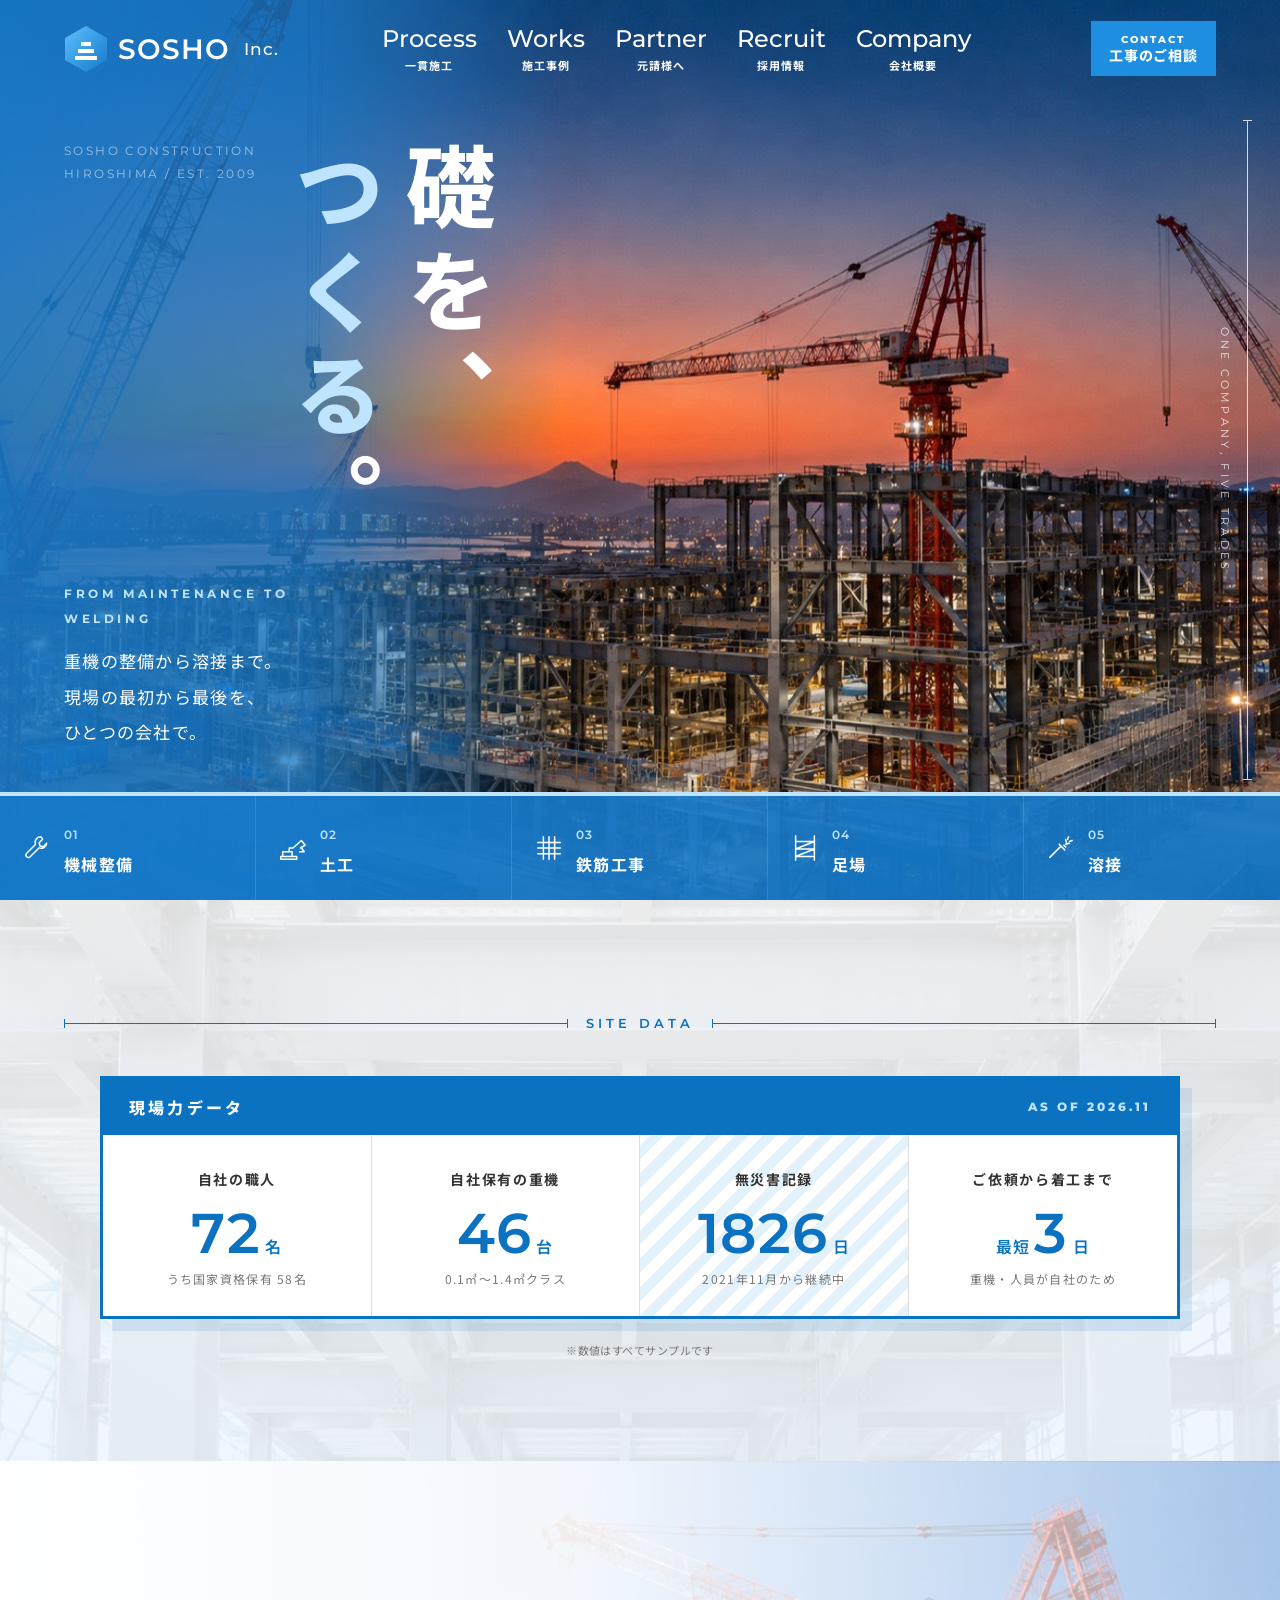
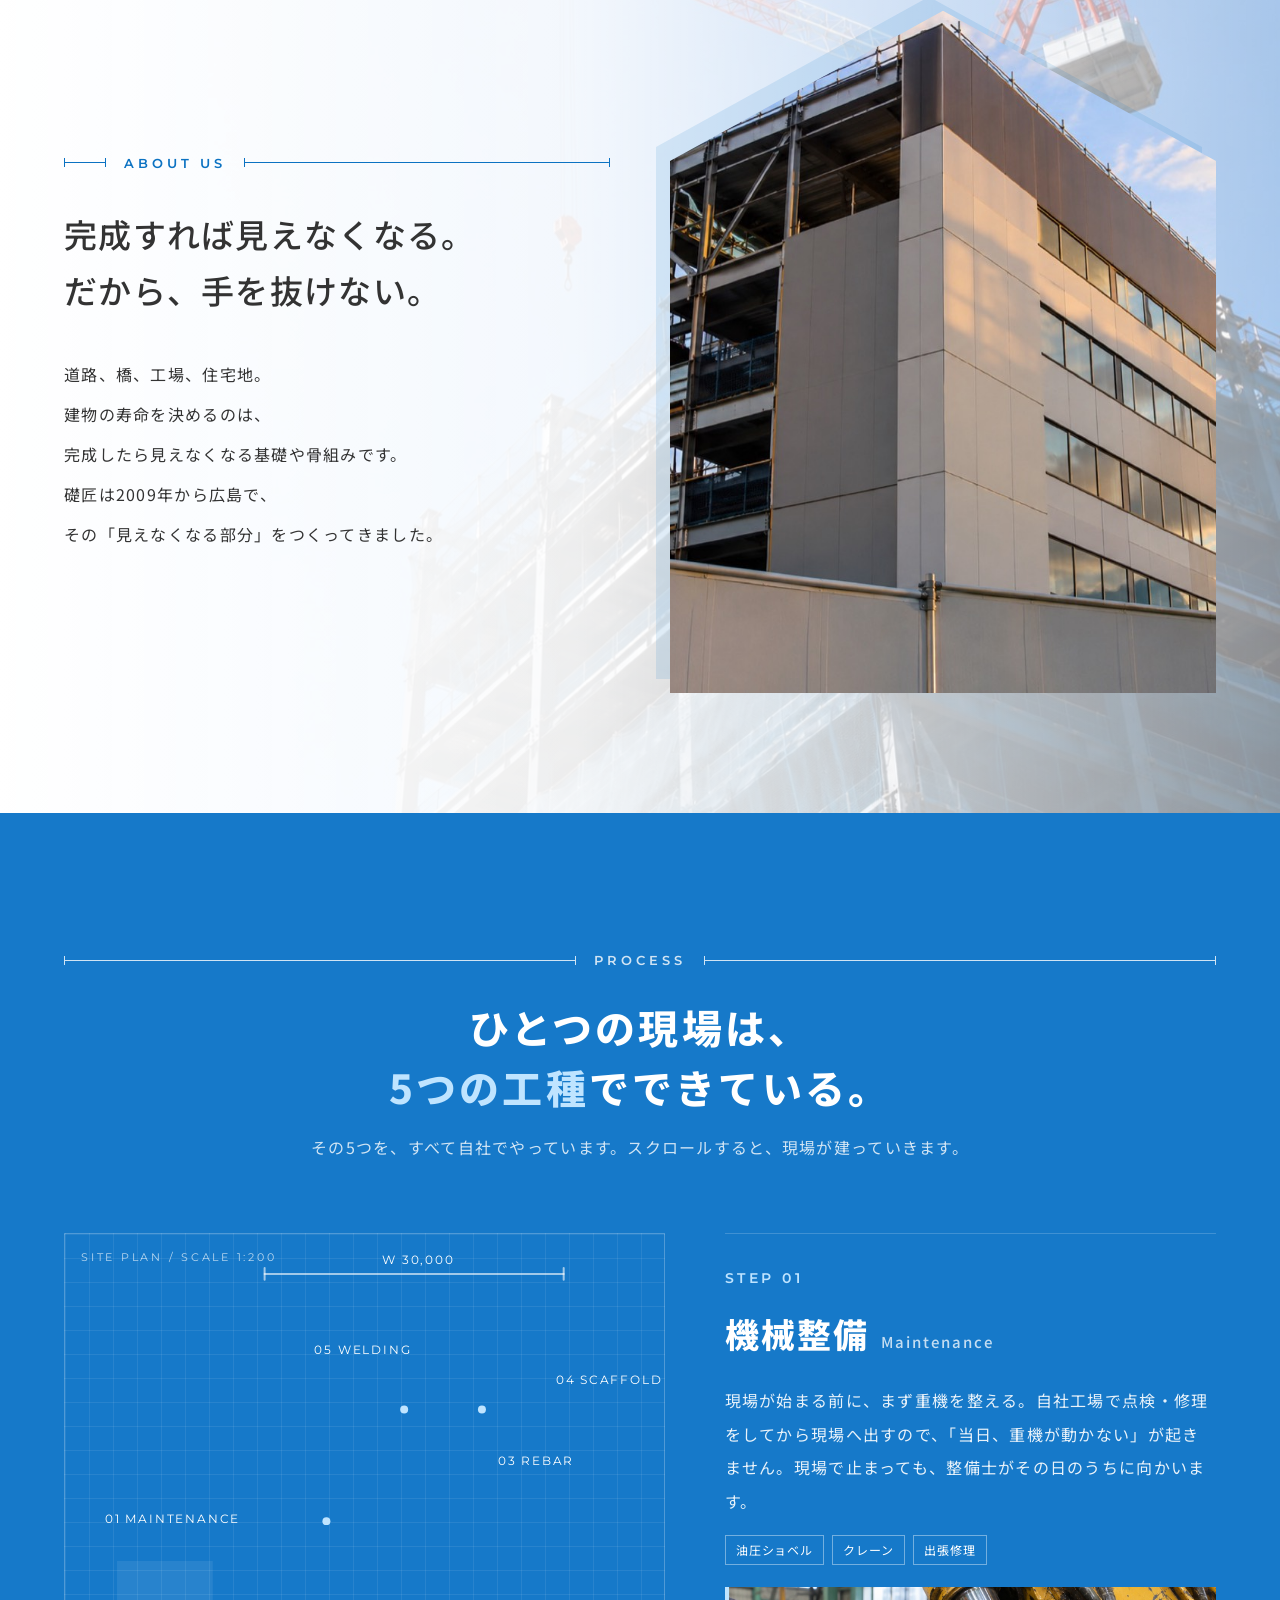
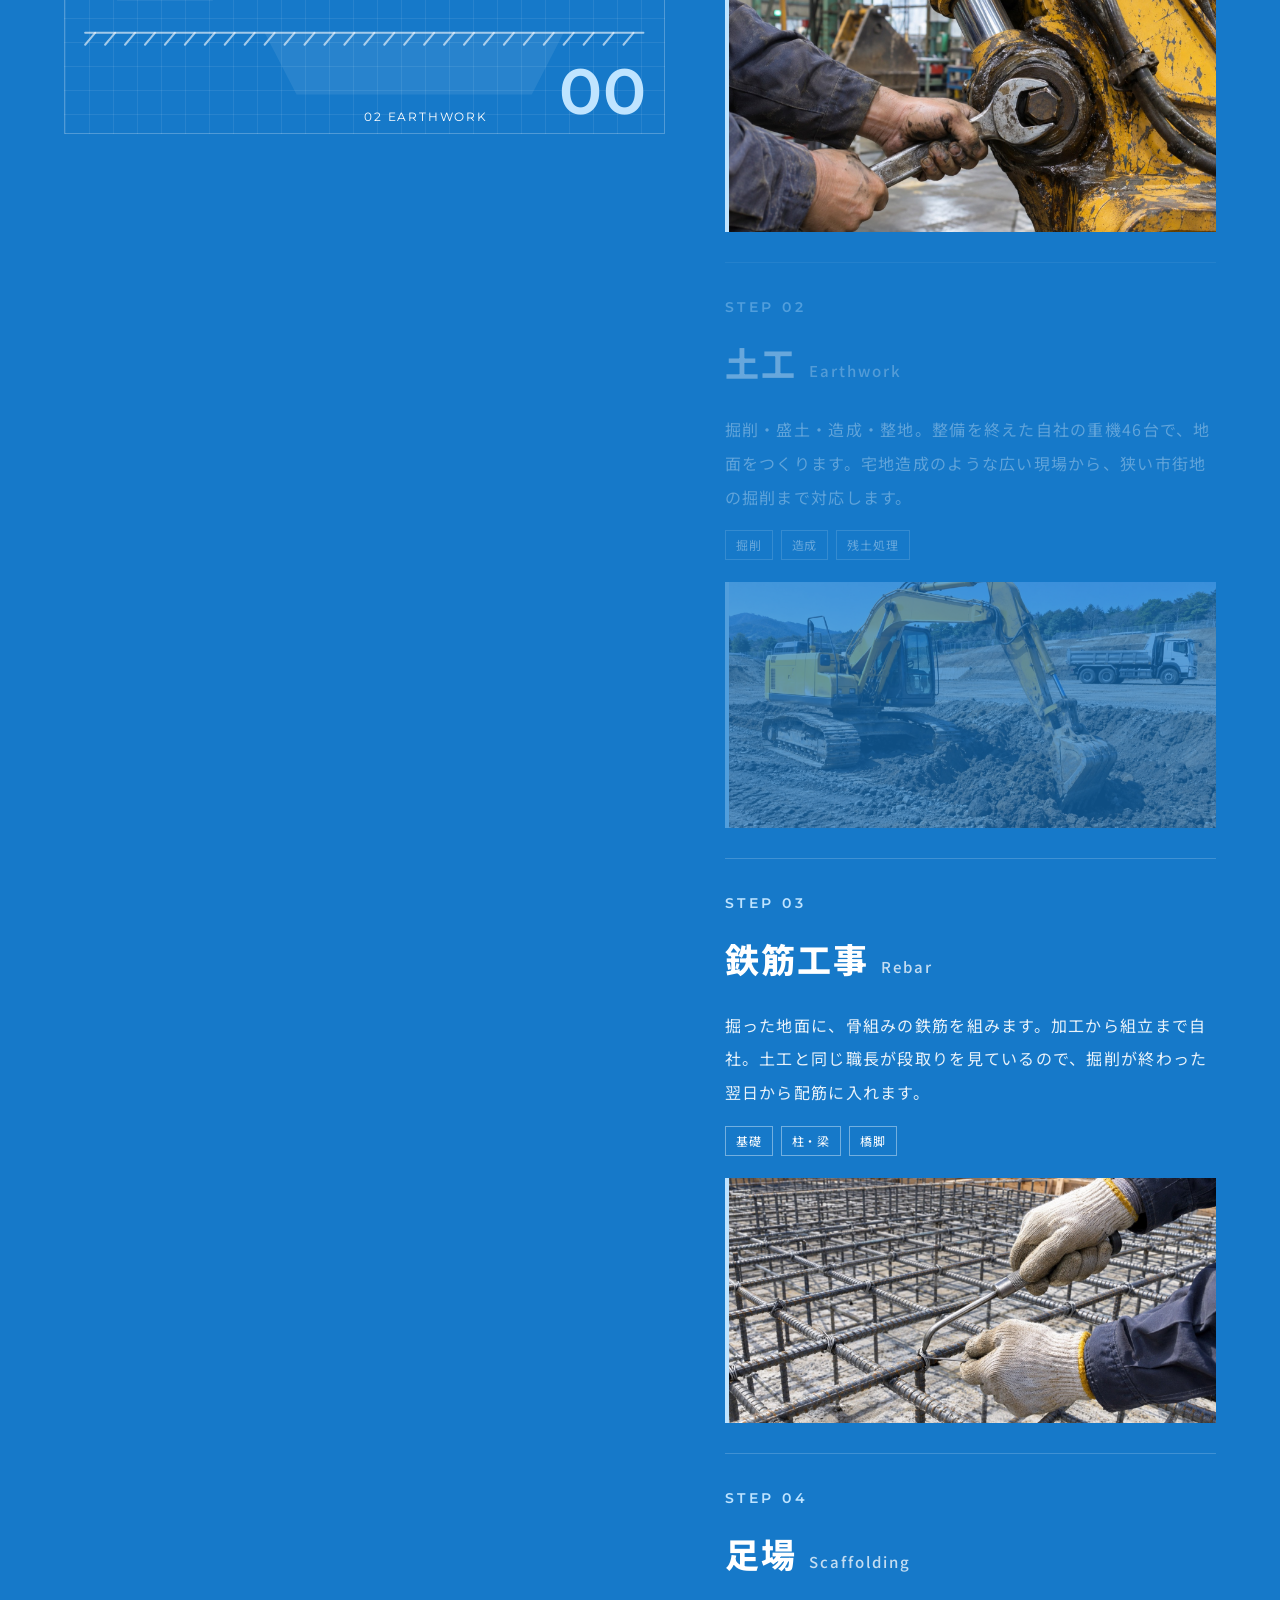
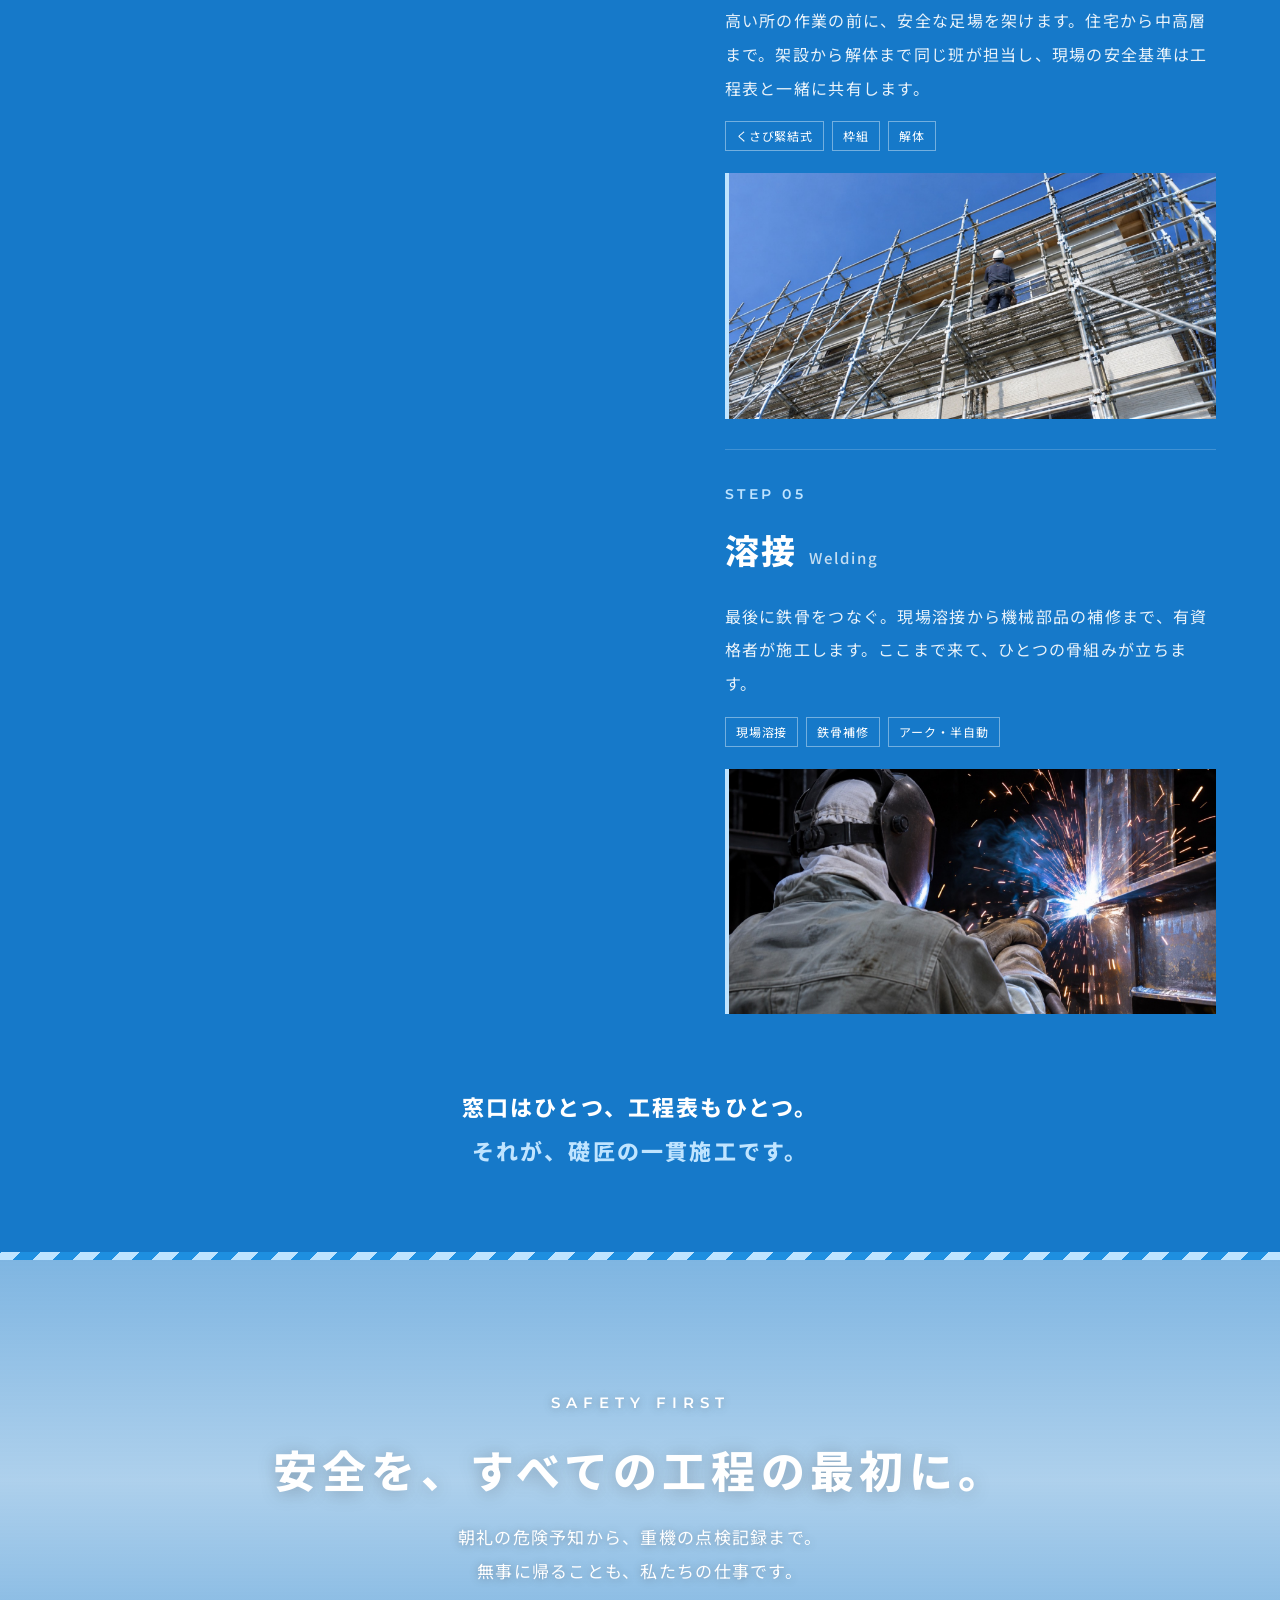
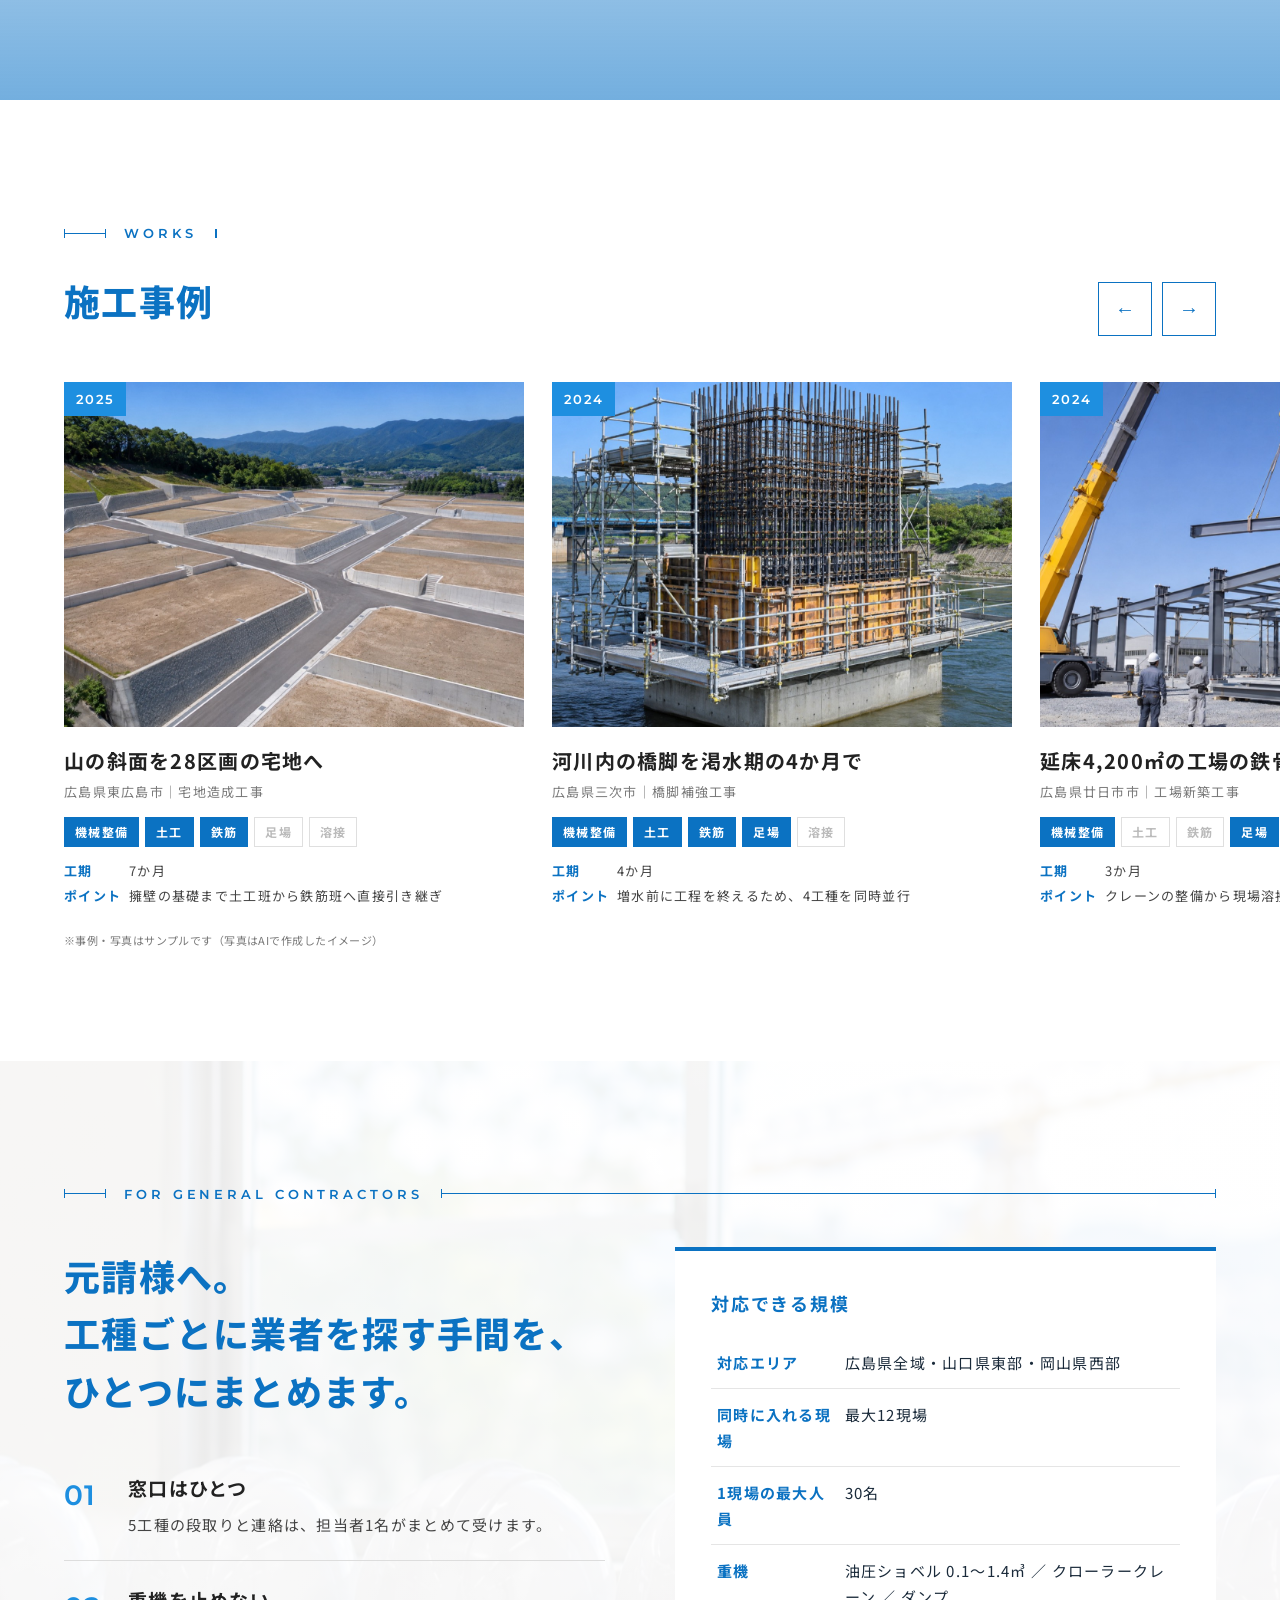
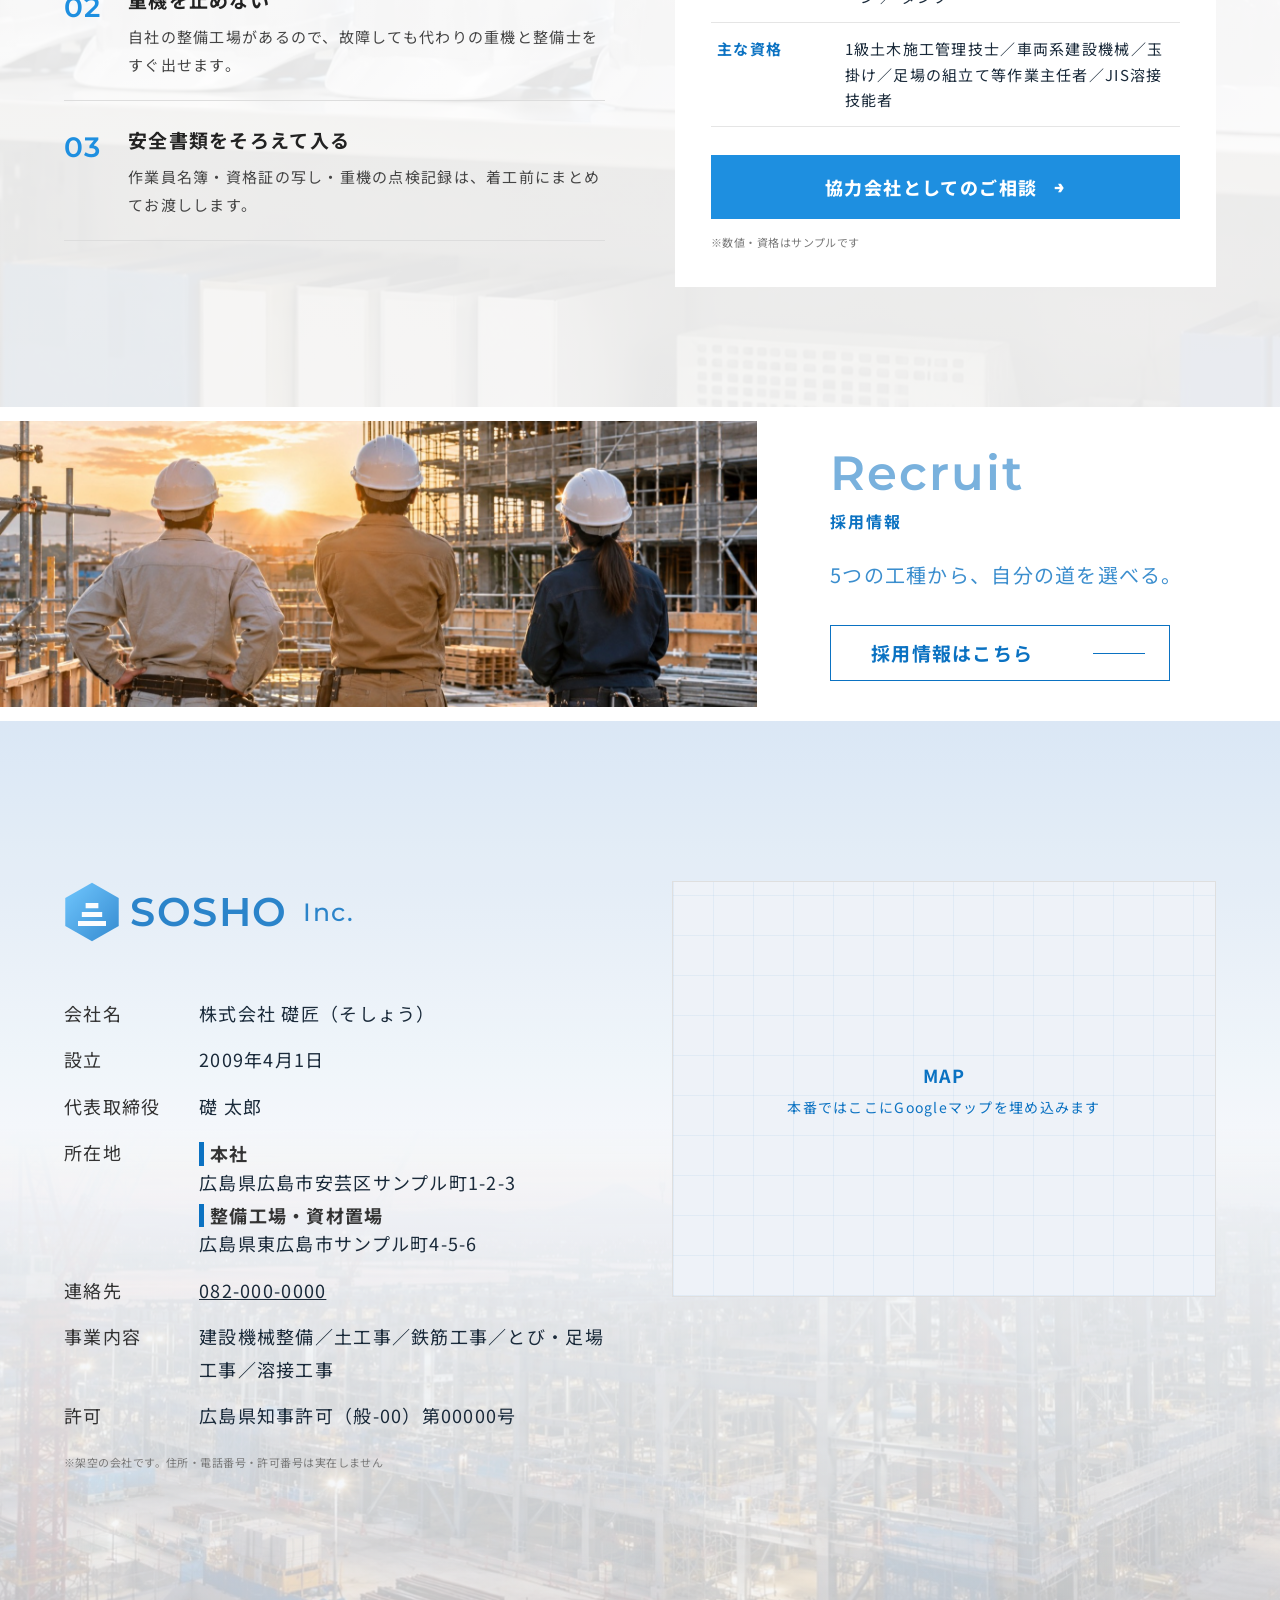
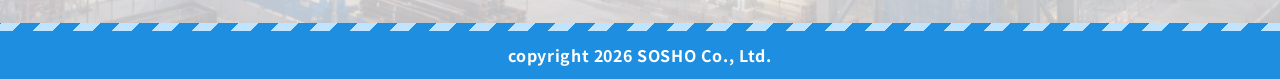
==== commit 21a58f46: "建設HPサンプル v2 を更新 Co-Authored-By: Claude Opus 5.5 <noreply@anthropic.com>" ====
--- a/index.html
+++ b/index.html
@@ -8,8 +8,8 @@
 <meta name="description" content="広島の総合建設会社 礎匠（架空のサンプルサイト）。機械整備・土工・鉄筋工事・足場・溶接の5工種を自社の職人と自社の重機で一貫施工します。">
 <link rel="preconnect" href="https://fonts.googleapis.com"><link rel="preconnect" href="https://fonts.gstatic.com" crossorigin>
 <link href="https://fonts.googleapis.com/css2?family=Montserrat:wght@500;600&family=Nanum+Myeongjo:wght@700&family=Noto+Sans+JP:wght@400;500;700;800&display=swap" rel="stylesheet">
-<link rel="stylesheet" href="style.css?v=202611131530">
-<link rel="stylesheet" href="v2.css?v=202611131530">
+<link rel="stylesheet" href="style.css?v=202611131541">
+<link rel="stylesheet" href="v2.css?v=202611131541">
 </head>
 <body>
 
@@ -115,16 +115,23 @@
   </section>
   <div class="hazard"></div>
 
+  <section class="photo-band">
+    <div class="in fade">
+      <p class="en">SAFETY FIRST</p>
+      <h2>安全を、<br class="sp">すべての工程の最初に。</h2>
+      <p>朝礼の危険予知から、重機の点検記録まで。<br>無事に帰ることも、私たちの仕事です。</p>
+    </div>
+  </section>
   <section class="works2" id="works">
     <div class="inner top">
       <div class="fade"><p class="dim left">WORKS</p><h2>施工事例</h2></div>
       <div class="arrows"><button type="button" data-rail="-1" aria-label="前へ">←</button><button type="button" data-rail="1" aria-label="次へ">→</button></div>
     </div>
     <div class="rail" id="rail">
-      <article class="case"><figure><img src="img/case1.jpg" alt="宅地造成の完成写真" loading="lazy"><span class="yr">2025</span></figure><h3>山の斜面を28区画の宅地へ</h3><p class="place">広島県東広島市｜宅地造成工事</p><div class="used"><span class="y">機械整備</span><span class="y">土工</span><span class="y">鉄筋</span><span>足場</span><span>溶接</span></div><dl><dt>工期</dt><dd>7か月</dd><dt>ポイント</dt><dd>擁壁の基礎まで土工班から鉄筋班へ直接引き継ぎ</dd></dl></article>
-      <article class="case"><figure><img src="img/case2.jpg" alt="橋脚の鉄筋が組み上がった様子" loading="lazy"><span class="yr">2024</span></figure><h3>河川内の橋脚を渇水期の4か月で</h3><p class="place">広島県三次市｜橋脚補強工事</p><div class="used"><span class="y">機械整備</span><span class="y">土工</span><span class="y">鉄筋</span><span class="y">足場</span><span>溶接</span></div><dl><dt>工期</dt><dd>4か月</dd><dt>ポイント</dt><dd>増水前に工程を終えるため、4工種を同時並行</dd></dl></article>
-      <article class="case"><figure><img src="img/case3.jpg" alt="工場の鉄骨を吊り上げる様子" loading="lazy"><span class="yr">2024</span></figure><h3>延床4,200㎡の工場の鉄骨建方</h3><p class="place">広島県廿日市市｜工場新築工事</p><div class="used"><span class="y">機械整備</span><span>土工</span><span>鉄筋</span><span class="y">足場</span><span class="y">溶接</span></div><dl><dt>工期</dt><dd>3か月</dd><dt>ポイント</dt><dd>クレーンの整備から現場溶接まで自社で完結</dd></dl></article>
-      <article class="case"><figure><img src="img/about.jpg" alt="鉄骨造の建物" loading="lazy"><span class="yr">2023</span></figure><h3>5階建て事務所ビルの躯体工事</h3><p class="place">広島県広島市｜事務所新築工事</p><div class="used"><span class="y">機械整備</span><span class="y">土工</span><span class="y">鉄筋</span><span class="y">足場</span><span class="y">溶接</span></div><dl><dt>工期</dt><dd>10か月</dd><dt>ポイント</dt><dd>5工種すべてを自社で担当した現場</dd></dl></article>
+      <article class="case"><figure><img src="img/case1.jpg" alt="宅地造成の完成写真"><span class="yr">2025</span></figure><h3>山の斜面を28区画の宅地へ</h3><p class="place">広島県東広島市｜宅地造成工事</p><div class="used"><span class="y">機械整備</span><span class="y">土工</span><span class="y">鉄筋</span><span>足場</span><span>溶接</span></div><dl><dt>工期</dt><dd>7か月</dd><dt>ポイント</dt><dd>擁壁の基礎まで土工班から鉄筋班へ直接引き継ぎ</dd></dl></article>
+      <article class="case"><figure><img src="img/case2.jpg" alt="橋脚の鉄筋が組み上がった様子"><span class="yr">2024</span></figure><h3>河川内の橋脚を渇水期の4か月で</h3><p class="place">広島県三次市｜橋脚補強工事</p><div class="used"><span class="y">機械整備</span><span class="y">土工</span><span class="y">鉄筋</span><span class="y">足場</span><span>溶接</span></div><dl><dt>工期</dt><dd>4か月</dd><dt>ポイント</dt><dd>増水前に工程を終えるため、4工種を同時並行</dd></dl></article>
+      <article class="case"><figure><img src="img/case3.jpg" alt="工場の鉄骨を吊り上げる様子"><span class="yr">2024</span></figure><h3>延床4,200㎡の工場の鉄骨建方</h3><p class="place">広島県廿日市市｜工場新築工事</p><div class="used"><span class="y">機械整備</span><span>土工</span><span>鉄筋</span><span class="y">足場</span><span class="y">溶接</span></div><dl><dt>工期</dt><dd>3か月</dd><dt>ポイント</dt><dd>クレーンの整備から現場溶接まで自社で完結</dd></dl></article>
+      <article class="case"><figure><img src="img/about.jpg" alt="鉄骨造の建物"><span class="yr">2023</span></figure><h3>5階建て事務所ビルの躯体工事</h3><p class="place">広島県広島市｜事務所新築工事</p><div class="used"><span class="y">機械整備</span><span class="y">土工</span><span class="y">鉄筋</span><span class="y">足場</span><span class="y">溶接</span></div><dl><dt>工期</dt><dd>10か月</dd><dt>ポイント</dt><dd>5工種すべてを自社で担当した現場</dd></dl></article>
     </div>
     <p class="inner sample-note">※事例・写真はサンプルです（写真はAIで作成したイメージ）</p>
   </section>
@@ -188,7 +195,7 @@
 
 <div class="hazard"></div>
 <footer class="copyright">copyright 2026 SOSHO Co., Ltd.</footer>
-<script src="common.js?v=202611131530"></script>
-<script src="v2.js?v=202611131530"></script>
+<script src="common.js?v=202611131541"></script>
+<script src="v2.js?v=202611131541"></script>
 </body>
 </html>
--- a/v2.css
+++ b/v2.css
@@ -222,3 +222,28 @@
 
 /* 採用ページ：ナビが6項目になったので1440px未満は文字を詰める */
 @media (min-width:901px) and (max-width:1439px){.r-header .gnav .en{font-size:21px}.r-header .gnav a{padding:10px 10px}.r-header .gnav .ja{font-size:11px}.entry-btn{width:160px;font-size:22px}}
+
+/* ===== 背景写真（11/13 源斗さん「寂しい所に背景画像を」）
+   写真の帯と無地の帯が交互になるように置く ===== */
+.board{background:linear-gradient(rgba(255,255,255,.86),rgba(240,247,253,.9)),url(img/bg_steel.jpg) center/cover}
+.about{background:linear-gradient(90deg,#fff 0,rgba(255,255,255,.93) 45%,rgba(255,255,255,.55) 100%),url(img/bg_sky.jpg) right center/cover}
+.partner{background:linear-gradient(rgba(255,255,255,.9),rgba(255,255,255,.9)),url(img/bg_helmet.jpg) center/cover}
+.day{background:linear-gradient(rgba(255,255,255,.9),rgba(255,255,255,.92)),url(img/bg_morning.jpg) center/cover}
+.r-recruit{background:linear-gradient(135deg,rgba(255,255,255,.88),rgba(240,247,253,.8)),url(img/bg_sky.jpg) center/cover}
+
+/* 全幅の写真帯（スクロールで写真が少し遅れて動く） */
+.photo-band{position:relative;min-height:440px;display:grid;place-items:center;text-align:center;color:#fff;background:url(img/bg_morning.jpg) center/cover fixed;overflow:hidden}
+.photo-band::before{content:"";position:absolute;inset:0;background:linear-gradient(180deg,rgba(22,121,201,.55),rgba(22,121,201,.35) 50%,rgba(22,121,201,.6))}
+.photo-band .in{position:relative;padding:90px 20px}
+.photo-band .en{font-family:var(--en);font-weight:600;font-size:15px;letter-spacing:.4em}
+.photo-band h2{font-size:44px;font-weight:800;letter-spacing:.12em;line-height:1.6;margin-top:16px;text-shadow:0 2px 18px rgba(0,0,0,.25)}
+.photo-band p{margin-top:16px;font-size:17px;line-height:2;text-shadow:0 1px 10px rgba(0,0,0,.3)}
+.photo-band.sky{background-image:url(img/bg_sky.jpg)}
+@media (max-width:900px){
+  .photo-band{background-attachment:scroll;min-height:340px}
+  .photo-band h2{font-size:26px;letter-spacing:.06em}
+  .photo-band p{font-size:15px}
+  .about{background:linear-gradient(rgba(255,255,255,.9),rgba(255,255,255,.9)),url(img/bg_sky.jpg) center/cover}
+}
+.photo-band br.sp{display:none}
+@media (max-width:900px){.photo-band br.sp{display:inline}}
